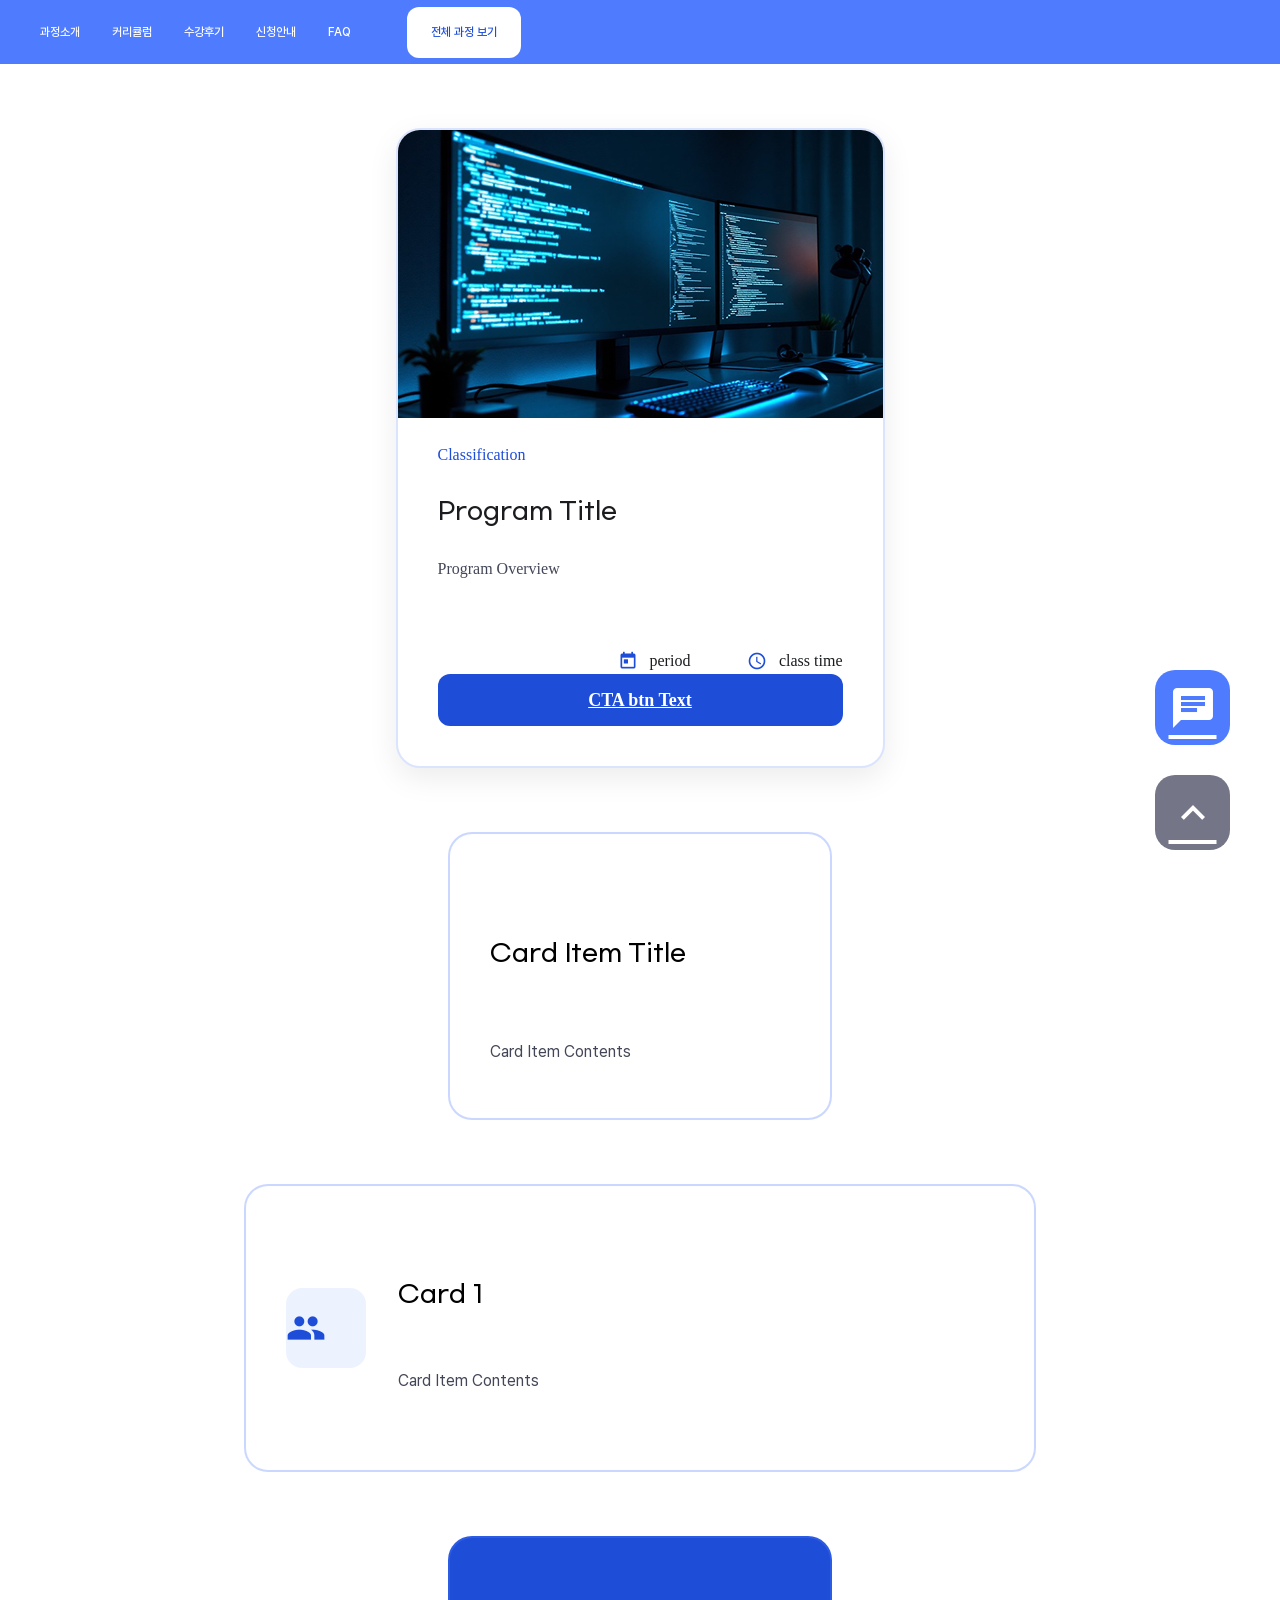
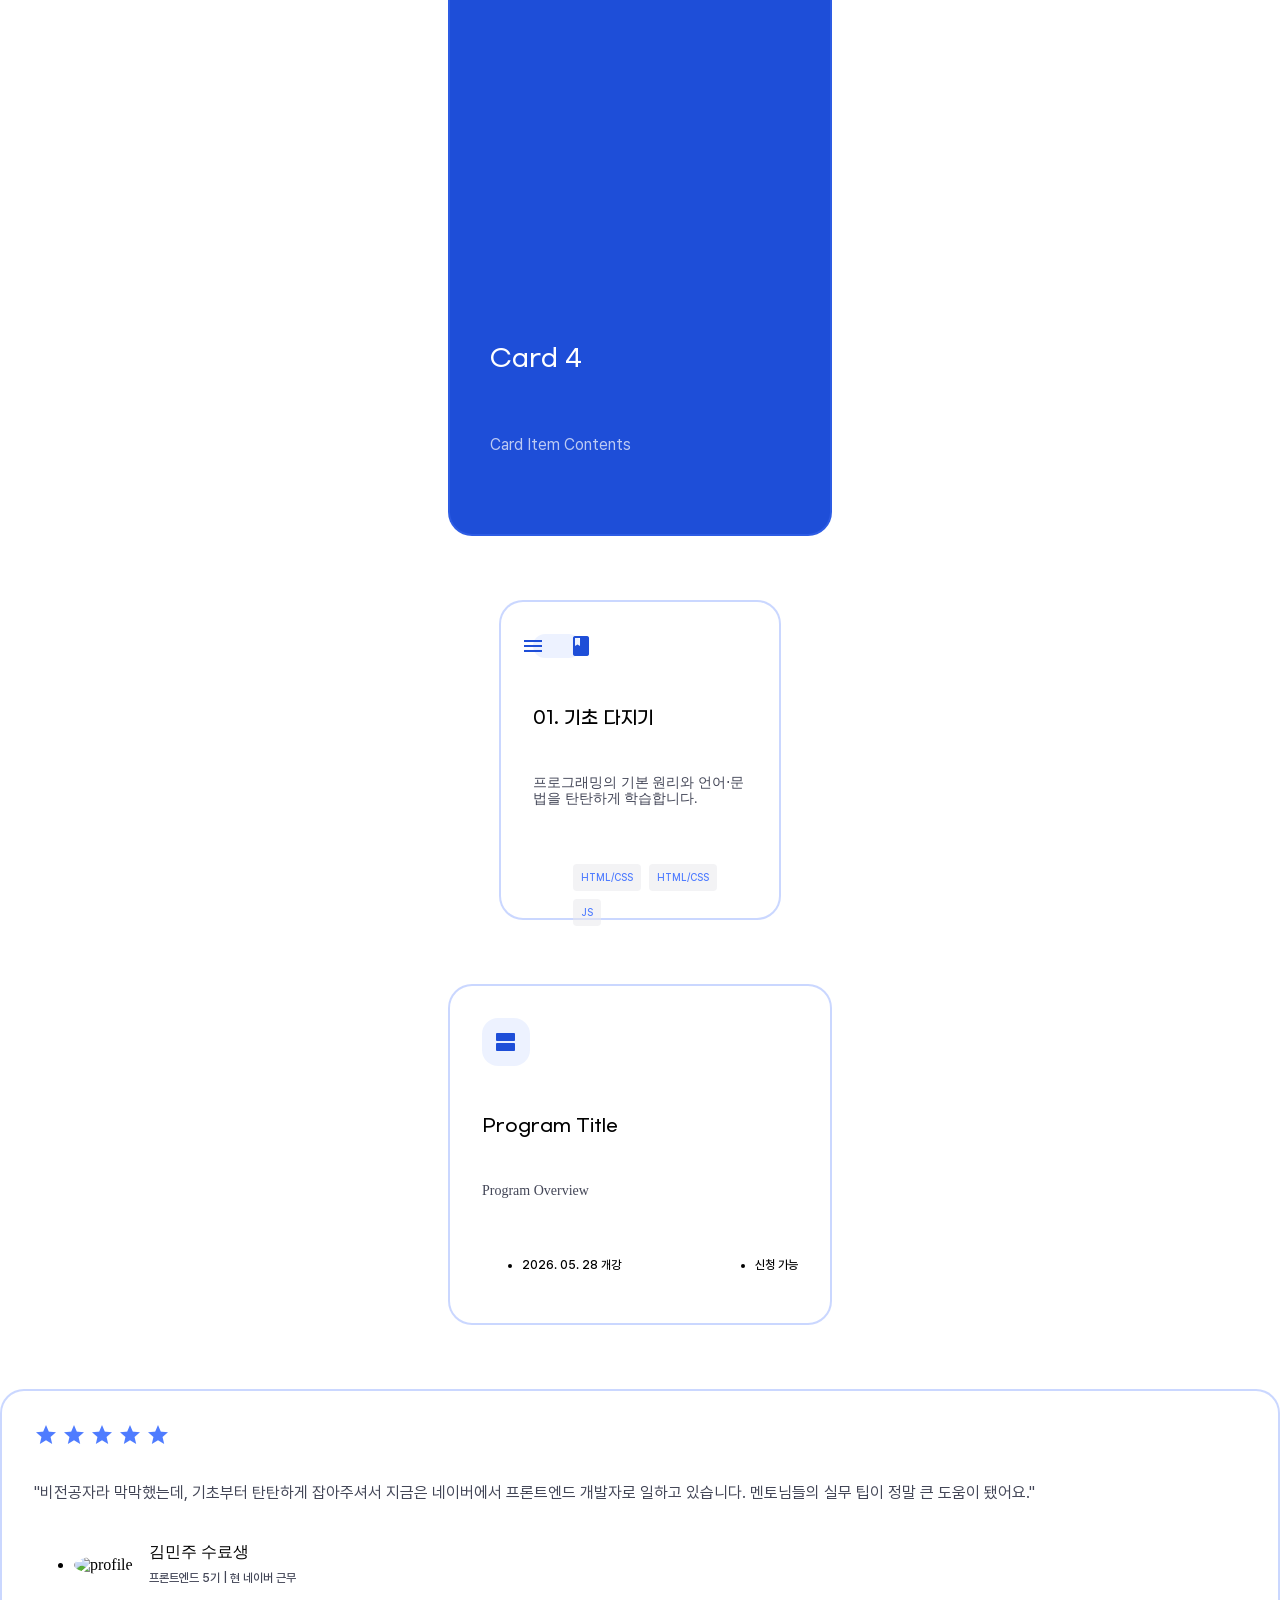
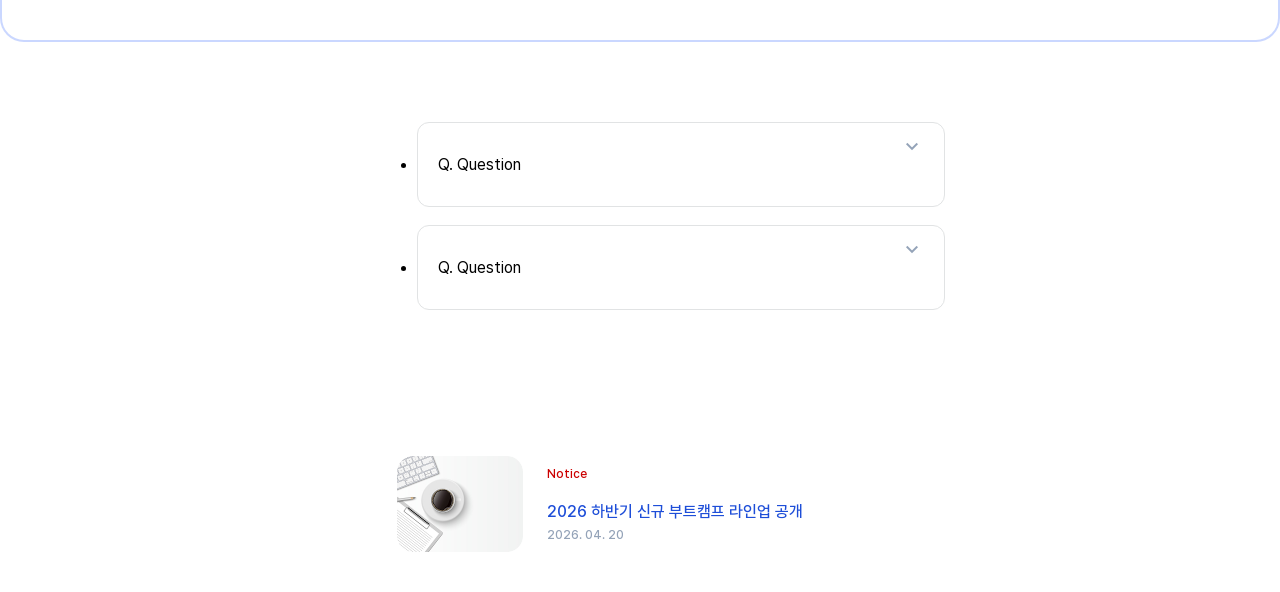
==== common.html @ fc6f689a "Merge branch 'main' into feat/components" ====
<!doctype html>
<html lang="en">
  <head>
    <meta charset="UTF-8" />
    <meta name="viewport" content="width=device-width, initial-scale=1.0" />
    <link href="https://fonts.googleapis.com/icon?family=Material+Icons" rel="stylesheet" />
    <link rel="stylesheet" href="css/normalize.css" />
    <link rel="stylesheet" href="css/reset.css" />
    <link rel="stylesheet" href="css/variables.css" />
    <link rel="stylesheet" href="css/components.css" />
    <link rel="stylesheet" href="css/common.css" />
    <link rel="stylesheet" href="css/index.css" />
    <title>Document</title>
    <style>
      body {
        display: flex;
        flex-direction: column;
        gap: 64px;
      }
    </style>
  </head>
  <body>
    <!-- 네비게이션 - 최예빈 작업 -->
    <header>
      <div class="container">
        <nav>
          <ul>
            <li class="nav-item">
              <a href="#">과정소개</a>
            </li>
            <li class="nav-item">
              <a href="#">커리큘럼</a>
            </li>
            <li class="nav-item">
              <a href="#">수강후기</a>
            </li>
            <li class="nav-item">
              <a href="#">신청안내</a>
            </li>
            <li class="nav-item">
              <a href="#">FAQ</a>
            </li>
          </ul>
          <a href="#" class="cta-btn-sub">전체 과정 보기</a>
        </nav>
      </div>
    </header>

    <article class="image-card-big">
      <div class="image-frame"></div>

      <div class="content">
        <div class="text-group">
          <div class="program-information">
            <span class="badge">Classification</span>

            <h3 class="program-title">Program Title</h3>

            <div class="clip-overtext">
              <p class="text-wrapper">Program Overview</p>
            </div>
          </div>

          <ul class="additional-information">
            <li class="period">
              <i class="material-icons">calendar_today</i>
              <span>period</span>
            </li>

            <li class="class-time">
              <i class="material-icons">schedule</i>
              <span>class time</span>
            </li>
          </ul>
        </div>

        <a href="/program-detail" class="cta-button-main"> CTA btn Text </a>
      </div>
    </article>

    <!-- 기본 카드 - 김해나 작업 -->

    <!-- 1*1 카드 -->
    <div class="iconcard-1-1 text-group">
      <p class="heading-m">Card Item Title</p>
      <p class="description-plus">Card Item Contents</p>
    </div>

    <!-- 2*1 카드 -->
    <div class="iconcard-2-1">
      <div class="icon-box">
        <span class="material-icons">groups </span>
      </div>
      <div class="text-group">
        <p class="heading-m">Card 1</p>
        <p class="description-plus">Card Item Contents</p>
      </div>
    </div>

    <!-- 1*2 파란색 카드 -->
    <div class="iconcard-1-2">
      <div class="icon-box-big">
        <span class="material-icons">workspace_premium </span>
      </div>
      <div class="text-group">
        <p class="heading-m">Card 4</p>
        <p class="description-70">Card Item Contents</p>
      </div>
    </div>

    <!-- 커리큘럼 섹션 - 아이콘 카드 -->
    <div class="icon-vertical-card-tag">
      <div class="icon-box-small">
        <span class="material-icons">menu_book </span>
      </div>
      <div class="text-group">
        <h3>01. 기초 다지기</h3>
        <p class="description">프로그래밍의 기본 원리와 언어⋅문법을 탄탄하게 학습합니다.</p>
      </div>
      <div class="list-group">
        <ul>
          <li>HTML/CSS</li>
          <li>HTML/CSS</li>
          <li>JS</li>
        </ul>
      </div>
    </div>

    <!-- 전체 교육 과정 섹션 - 아이콘 카드 -->
    <div class="icon-vertical-card">
      <div class="icon-box-small">
        <span class="material-icons">view_agenda </span>
      </div>
      <div class="text-group">
        <h3>Program Title</h3>
        <p class="description">Program Overview</p>
      </div>
      <div class="list-status">
        <ul>
          <li>2026. 05. 28 개강</li>
          <li>신청 가능</li>
        </ul>
      </div>
    </div>

    <!-- 수료생 후기 - 아이콘 카드 -->
    <div class="testimonial-card">
      <div class="rating-icons">
        <span class="material-icons">star </span>
        <span class="material-icons">star </span>
        <span class="material-icons">star </span>
        <span class="material-icons">star </span>
        <span class="material-icons">star </span>
      </div>

      <div class="student-content">
        <div class="text-group">
          <p class="testimonial-description">
            "비전공자라 막막했는데, 기초부터 탄탄하게 잡아주셔서 지금은 네이버에서 프론트엔드 개발자로 일하고 있습니다.
            멘토님들의 실무 팁이 정말 큰 도움이 됐어요."
          </p>
        </div>

        <div class="rating-comment">
          <ul>
            <li>
              <img src="https://dummyimage.com/48x48/000/fff.png" alt="profile" />
            </li>
            <li>
              김민주 수료생
              <span>프론트엔드 5기 | 현 네이버 근무</span>
            </li>
          </ul>
        </div>
      </div>
    </div>

    <!-- 아코디언 - 배정호 작업 -->

    <ul class="accordion">
      <!-- 아코디언 리스트 아이템1 -->

      <li class="accordion-item">
        <input type="checkbox" id="faq1" class="accordion-input" />

        <label for="faq1" class="accordion-question">
          <p>Q. Question</p>
          <span class="material-icons">keyboard_arrow_down</span>
        </label>

        <div class="accordion-answer">
          <p>A. Answer</p>
          <p>A. Answer</p>
        </div>
      </li>

      <!-- 아코디언 리스트 아이템2 -->

      <li class="accordion-item">
        <input type="checkbox" id="faq2" class="accordion-input" />

        <label for="faq2" class="accordion-question">
          <p>Q. Question</p>
          <span class="material-icons">keyboard_arrow_down</span>
        </label>

        <div class="accordion-answer">
          <p>A. Answer</p>
          <p>A. Answer</p>
        </div>
      </li>
    </ul>

    <div class="fixed-ui">
      <div class="contact-us-button fixed-button">
        <a href="#" class="fixed-text material-icons">chat</a>
      </div>

      <div class="top-button fixed-button">
        <a href="#" class="fixed-text material-icons">keyboard_arrow_up</a>
      </div>
    </div>

    <!-- 뉴스카드 - 최예빈 작업 -->
    <ul class="news-list-container">
      <li class="news-list-item">
        <a href="#" class="news-link-group">
          <div class="news-thumb-box">
            <img src="images/news_1.jpg" alt="뉴스 썸네일" />
          </div>

          <div class="text-group">
            <p class="news-label">Notice</p>
            <strong class="news-title">2026 하반기 신규 부트캠프 라인업 공개</strong>
            <span class="news-date">2026. 04. 20</span>
          </div>
        </a>
      </li>
    </ul>

  </body>
</html>
---- css/variables.css ----
/* =========================
   MATERIAL ICONS */

:root {
  /* =========================
   COLORS
  ========================= */

  --primary: #1e4ed8;
  --primary-hover: #436de5;
  --primary-active: #94abf0;
  --primary-alpha-10: #0034c51a;

  --secondary: #4f7cff;
  --secondary-hover: #6b91ff;
  --secondary-active: #8aa8ff;

  --secondary-alpha-30: #4f7cff4d;
  --secondary-alpha-10: #4f7cff1a;

  --near-black: #0f172a;
  --title-black: #1a1c1f;
  --main-black: #434657;

  --dark-gray: #475569;
  --medium-gray: #94a3b8;

  --gray: #e1e3e4;
  --gray-alpha-50: #e1e3e480;

  --light-gray: #f3f3f7;
  --super-light-gray: #f8fafc;

  --sky-blue: #f1f5f9;

  --white: #ffffff;
  --white-hover: #dbdbdb;
  --white-active: #9e9e9e;

  --white-alpha-70: #ffffffb3;
  --white-alpha-60: #ffffff99;
  --white-alpha-20: #ffffff33;
  --white-alpha-10: #ffffff1a;

  --bright-blue: #0046ff;

  --current-page: #2563eb;

  --crimson: #cc0000;

  --button-container: #747688;
  --button-container-hover: #9495a3;
  --button-container-active: #c5c6ce;

  --main-button: #e8e8ec;
  --main-button-alpha-50: #e8e8ec80;
  --main-button-hover: #d2d2da;
  --main-button-active: #bcbcc8;

  /* =========================
   GRADIENT
  ========================= */

  --glass-effect: linear-gradient(
    45deg,
    #1e4ed8b3 0%,
    #1e4ed866 24.52%,
    #1e4ed840 50%,
    #1e4ed81a 75%,
    #1e4ed80d 94.72%
  );

  /* =========================
   SHADOW
  ========================= */

  --shadow-elevated: 0 20px 25px -5px #0000001a, 0 8px 10px -6px #0000001a;
  --shadow-default: 5px 10px 30px -10px #00000040;
  --button-shadow: inset 0 0 12px 0 #00000099;

  /* =========================
   FONT FAMILY
  ========================= */

  --font-gmarket: "Gmarket Sans", sans-serif;
  --font-pretendard: "Pretendard", sans-serif;

  /* =========================
   FONT SIZE
  ========================= */
  --font-size-10: 10px;
  --font-size-12: 12px;
  --font-size-14: 14px;
  --font-size-16: 16px;
  --font-size-18: 18px;
  --font-size-20: 20px;
  --font-size-24: 24px;
  --font-size-36: 36px;
  --font-size-48: 48px;

  /* =========================
   LINE HEIGHT
  ========================= */

  --line-height-full: 100%;
  --line-height-27: 27px;
  --line-height-32: 32px;
  --line-height-48: 48px;
  --line-height-64: 64px;

  --line-height-auto: normal;

  /* =========================
   LETTER SPACING
  ========================= */

  --letter-spacing-0: 0;
  --letter-spacing-2: 2px;

  /* =========================
   FONT WEIGHT
  ========================= */

  --weight-regular: 400;
  --weight-medium: 500;
  --weight-bold: 700;

  /* =========================
   RADIUS (추천 추가)
  ========================= */

  --radius-s: 8px;
  --radius-s-plus: 12px;
  --radius-m: 16px;
  --radius-m-plus: 20px;
  --radius-l: 24px;

  /* =========================
   TYPOGRAPHY
  ========================= */

  --heading-l: 500 36px/64px var(--font-gmarket);
  --heading-l-tight: 500 36px/100% var(--font-gmarket);
  --heading-m: 500 24px/48px var(--font-gmarket);
  --heading-s: 500 18px/32px var(--font-gmarket);
  --heading-x-s: 500 18px/32px var(--font-pretendard);
  --heading-x-x-s: 500 16px/32px var(--font-pretendard);

  --body-l: 500 18px/32px var(--font-pretendard);
  --body-m-plus-400: 400 16px/27px var(--font-pretendard);
  --body-m-plus-500: 500 16px/27px var(--font-pretendard);
  --body-m-400: 400 14px/27px var(--font-pretendard);
  --body-m-500: 500 14px/27px var(--font-pretendard);

  --caption-m: 500 12px/27px var(--font-pretendard);
  --caption-s: 500 10px/27px var(--font-pretendard);

  --display-700: 700 48px/64px var(--font-gmarket);
  --display-500: 500 48px/64px var(--font-gmarket);
  --lead-m: 500 18px/27px var(--font-gmarket);

  --label-l: 500 20px/32px var(--font-pretendard);
  --label-m-700: 700 18px/auto var(--font-pretendard);
  --label-m-500: 500 16px/auto var(--font-pretendard);
}
---- css/components.css ----
/* button compnents-이민호 작성 */

/* Button Base Component  */
.btn {
  display: inline-flex;
  align-items: center;
  justify-content: center;

  border: none;
  text-decoration: none;
  cursor: pointer;
  white-space: nowrap;
}

/* 크기/모양 */
.btn-md {
  padding: 10px 20px;
  border-radius: 12px;
  font: var(--label-l);
}

.btn-rounded {
  padding: 8px 24px;
  border-radius: 50px;
  font: var(--body-m-plus-500);
}

.btn-sm {
  width: 75px;
  height: 75px;
  padding: 0;
  border-radius: 20px;
}

/* 색상 */
.btn-primary {
  background: var(--primary);
  color: var(--white);
}

.btn-white-primary {
  background: var(--white);
  color: var(--primary);
}

.btn-gray {
  background: var(--main-button);
  color: var(--title-black);
}

.btn-dark-gray {
  background: var(--button-container);
  color: var(--white);
}

/* 아이콘 포함 버튼 */
.btn-icon {
  gap: 8px;
}

.btn-icon .material-icons {
  font-size: 20px;
  line-height: 32px;
}

/* fixed 아이콘 */
.btn-fixed .material-icons {
  font-size: 48px;
  line-height: 100%;
}

/* =======================
버튼 종료 */

/* 뉴스카드 컴포넌트 -최예빈 작업 */

/* 뉴스 리스트 컨테이너 (상단 여백 40) */
.news-list-container {
  margin-top: 40px;
  padding: 0 16px; /* 좌우 여백 16 */
  list-style: none;
  display: flex;
  flex-direction: column;
}

/* 리스트 아이템 & 구분선 (W 486 / Medium Gray 30%) */
.news-list-item {
  width: 486px;
  padding: 24px 0; /* 아이템 간격 24 */
  border-bottom: 1px solid rgba(160, 160, 160, 0.3);
}

.news-list-item:last-child {
  border-bottom: none;
}

.news-link-group {
  display: flex;
  /*  이미지와 글씨 상단 맞춤 정렬 */
  align-items: flex-start;
  gap: 24px; /* 이미지와 텍스트 간격 24 */
  text-decoration: none;
}

/*  이미지 규격 (126x96 / R 16) */
.news-thumb-box {
  width: 126px;
  height: 96px;
  border-radius: var(--radius-m);
  overflow: hidden;
  flex-shrink: 0;
}

.news-thumb-box img {
  width: 100%;
  height: 100%;
  object-fit: cover;
}

/* 텍스트 영역 (상단 정렬을 위해 padding-top 제거) */
.text-group {
  display: flex;
  flex-direction: column;
  gap: 4px;
}

/*  라벨 (Inter Medium 12 / Crimson) */
.news-label {
  font-family: var(--font-pretendard); /* Inter에서 변경 */
  font-size: var(--font-size-12);
  font-weight: var(--weight-medium);
  line-height: var(--line--height--full);
  color: var(--crimson);
}

/*  제목 (Pretendard Medium 16 / LH 27 / Primary) */
.news-title {
  font: var(--body-m-plus-500);
  color: var(--primary); /* Brand/Primary */
}
.news-title:hover {
  text-decoration: underline;
}

/*  날짜 (Inter Medium 12 / Medium Gray) */
.news-date {
  font-family: var(--font-pretendard); /* Inter에서 변경 */
  font-size: var(--font-size-12);
  font-weight: var(--weight-medium);
  line-height: var(--line--height--full);
  color: var(--medium-gray); /* Neutral/Medium Gray */
}

/* 뉴스카드 컴포넌트 -최예빈 작업 끝*/

/* 네비 컴포넌트 -최예빈 작업 */

/* 네비게이션 그룹 (ul + 버튼) */
header nav {
  display: flex;
  align-items: center;
  gap: 40px; /* 메뉴와 우측 버튼 사이 간격 */
}

/* 메뉴 리스트 (ul) */
header nav ul {
  display: flex;
  gap: 24px; /* 메뉴 아이템 간의 간격 */
}

/*  네비폰트 흰색 -> 가상배경설정 */
.container {
  background-color: var(--secondary);
  width: 1920px;
  height: 96px;
}

.nav-item a {
  display: flex;
  align-items: center;
  justify-content: center;
  text-align: center;
  font-family: var(--label-m-500);
  font-size: 16px;
  font-weight: 500;
  color: var(--white-alpha-70);
  padding: 8px 0;
  margin: 0;
  transition: all 0.2s ease;
}

/* .nav-item 상태: hover */
.nav-item:hover a {
  font-family: var(--label-m-700);
  color: var(--white);
  padding-bottom: 3px;
  box-shadow: 0 3px 0 0 var(--white); /* 밑줄효과 border-bottom은 inside처럼 나타남 */
}

/* 기본 카드 컴포넌트 - 김해나 작업 */
.heading-m {
  font: var(--heading-m);
}

.description-plus {
  font: var(--body-m-plus-400);
  color: var(--main-black);
}

.description-70 {
  font: var(--body-m-plus-400);
  color: var(--white-alpha-70);
}

.description {
  font: var(--body-m);
  color: var(--main-black);
  font-size: var(--font-size-14);
}

.testimonial-description {
  font: var(--body-m-plus-400);
  color: var(--main-black);
}

h3 {
  font: var(--heading-s);
  font-size: var(--font-size-18);
}

/* 1*1 카드 */

.iconcard-1-1 {
  width: 384px;
  height: 288px;
  box-sizing: border-box;
  background: var(--white);
  padding: 72px 40px;
  border: 2px solid var(--secondary-alpha-30);
  border-radius: 24px;
  display: flex;
  flex-direction: column;
  gap: 20px;
}

/* 2*1 카드 */
.iconcard-2-1 {
  display: flex;
  width: 792px;
  height: 288px;
  box-sizing: border-box;
  background: var(--white);
  padding: 60px 40px;
  border: 2px solid var(--secondary-alpha-30);
  border-radius: 24px;
  align-items: center;
  gap: 32px;
}

.iconcard-2-1 .icon-box {
  display: flex;
  align-items: center;
  justify-content: center;
  width: 80px;
  height: 80px;
  color: var(--primary);
  background: var(--secondary-alpha-10);
  border-radius: 16px;
}

.iconcard-2-1 .text-group {
  display: flex;
  flex-direction: column;
  gap: 8px;
  text-align: left;
}

.iconcard-2-1 .material-icons {
  font-size: 40px;
}

/* 1*2 파란색 카드 */
.iconcard-1-2 {
  position: relative;
  width: 384px;
  height: 600px;
  background: var(--primary);
  border: 2px solid var(--secondary-alpha-30);
  border-radius: 24px;
  padding: 60px 40px;
  box-sizing: border-box;
  display: flex;
  flex-direction: column;
  justify-content: flex-end;
  overflow: hidden;
}

.iconcard-1-2 .icon-box-big {
  position: absolute;
  top: 40px;
  right: 40px;
}

.iconcard-1-2 .material-icons {
  font-size: 125px;
  color: var(--white-alpha-10);
}

.iconcard-1-2 .text-group {
  color: var(--white);
  display: flex;
  flex-direction: column;
  gap: 8px;
  text-align: left;
}

/* 커리큘럼 섹션 - 아이콘 카드 */
.icon-vertical-card-tag {
  display: flex;
  flex-direction: column;
  justify-content: space-between;
  align-items: flex-start;
  width: 282px;
  height: 320px;
  border: 2px solid var(--secondary-alpha-30);
  border-radius: 24px;
  background: var(--white);
  padding: 32px;
  gap: var(--line-height-27);
  box-sizing: border-box;
}

.icon-box-small {
  width: 48px;
  height: 48px;
  color: var(--primary);
  background: var(--secondary-alpha-10);
  border-radius: 16px;
  display: flex;
  align-items: center;
  justify-content: center;
}

.icon-vertical-card-tag .text-group {
  display: flex;
  flex-direction: column;
  justify-content: center;
  gap: 8px;
}

.icon-box-small .material-icons {
  font-size: 24px;
}

.icon-vertical-card-tag .list-group ul {
  display: flex;
  flex-wrap: wrap;
  gap: 8px;
}

.icon-vertical-card-tag .list-group li {
  padding: 0 8px;
  background: var(--main-button-alpha-50);
  border-radius: 4px;
  font: var(--caption-s);
  color: var(--secondary);
  display: flex;
  align-items: center;
  justify-content: center;
}

/* 전체 교육 과정 섹션 - 아이콘 카드 */
.icon-vertical-card {
  display: flex;
  flex-direction: column;
  justify-content: space-between;
  width: 384px;
  min-height: 288px;
  border: 2px solid var(--secondary-alpha-30);
  border-radius: 24px;
  background: var(--white);
  padding: 32px;
  gap: var(--line-height-27);
  box-sizing: border-box;
}

.icon-vertical-card .text-group {
  display: flex;
  flex-direction: column;
  gap: 8px;
}

.icon-vertical-card .list-status ul {
  display: flex;
  justify-content: space-between;
  align-items: center;
  font: var(--caption-m);
}

/* 수료생 후기 - 아이콘 카드 */
.testimonial-card {
  width: 100%;
  border: 2px solid var(--secondary-alpha-30);
  border-radius: 24px;
  background: var(--white);
  padding: 32px;
  gap: var(--line-height-27);
  box-sizing: border-box;
}

.testimonial-student-info {
  display: flex;
  flex-direction: column;
  gap: 40px;
}

.rating-icons {
  display: flex;
  gap: 4px;
  margin-bottom: 16px;
}

.testimonial-card .material-icons {
  color: var(--secondary);
}

.rating-comment ul {
  display: flex;
  align-items: center;
  gap: 16px;
}

.rating-comment img {
  width: 48px;
  height: 48px;
  border-radius: 50%;
}

.rating-comment li:nth-child(2) {
  line-height: var(--line-height-27);
  display: flex;
  flex-direction: column;
}

.rating-comment span {
  font: var(--caption-m);
  color: var(--main-black);
  line-height: var(--line-height-27);
}

/* 이미지 카드 - 오예은 작업 */

.image-card-big {
  display: inline-flex;
  flex-direction: column;
  justify-content: space-between;

  height: 640px;

  background: #fff;
  border: 2px solid #dbe4ff;
  border-radius: 24px;

  overflow: hidden;

  box-shadow: 0 10px 30px rgba(0, 0, 0, 0.08);

  box-sizing: border-box;
}

/* 이미지 */
.image-card-big .image-frame {
  width: 100%;
  height: 288px;

  flex-shrink: 0;

  background: url("../images/FE Dev Track Img.png") center/cover no-repeat;
}

/* 컨텐츠 */
.image-card-big .content {
  display: flex;
  flex-direction: column;
  justify-content: space-between;

  height: 344px;

  padding: 24px 40px 40px;

  box-sizing: border-box;
}

/* 텍스트 그룹 */
.image-card-big .text-group {
  display: flex;
  flex-direction: column;

  gap: 24px;
}

/* 프로그램 정보 */
.image-card-big .program-information {
  display: flex;
  flex-direction: column;

  width: 405px;
}

/* 분류 */
.image-card-big .badge {
  font: var(--body-m);

  color: var(--primary);
}

/* 제목 */
.image-card-big .program-title {
  font: var(--heading-m);

  color: var(--title-black);
}

/* 설명 */
.image-card-big .clip-overtext {
  display: block;

  width: 405px;
  height: 63px;

  flex-shrink: 0;
}

.image-card-big .clip-overtext .text-wrapper {
  margin: 0;

  font: var(--body-m);

  color: var(--main-black);
}

/* 추가 정보 */
.image-card-big .additional-information {
  display: flex;
  justify-content: space-between;
  align-items: center;

  width: 405px;

  padding: 0;
  margin: 0;

  list-style: none;
}

/* 기간 / 시간 */
.image-card-big .period,
.image-card-big .class-time {
  display: flex;
  align-items: center;
  height: 27px;

  gap: 12px;

  font-size: 16px;
  color: var(--title-black);
}

/* 아이콘 */
.image-card-big .material-icons {
  font-size: 20px;
  color: var(--primary);
}

/* 버튼 */
.image-card-big .cta-button-main {
  display: flex;
  justify-content: center;
  align-items: center;

  width: 405px;
  height: 64px;

  border: none;
  border-radius: 12px;

  background: var(--primary);
  color: var(--white);

  font-size: 18px;
  font-weight: 600;

  cursor: pointer;
}

/* cta버튼  */

.cta-btn-sub {
  padding: 10px 20px;
  border-radius: var(--radius-s-plus);

  background-color: var(--white);
  color: var(--primary);

  text-decoration: none;
  font-size: 16px;
  font-weight: 600;
  display: inline-flex;
  align-items: center;
  justify-content: center;
  transition: filter 0.2s ease;
}

.cta-btn-sub:hover {
  background-color: var(--white-hover);
}

/* Accordion (Checkbox) - 배정호 작업 */

.accordion {
  width: 486px;
  height: auto;
  display: flex;
  flex-direction: column;
  gap: 16px;
}

.accordion-input {
  position: absolute;
  opacity: 0;
  pointer-events: none;
}

.accordion-question {
  width: 100%;
  height: auto;
  padding: 12px 20px;
  cursor: pointer;
  border: 1px solid var(--gray);
  border-radius: var(--radius-s-plus);
  display: flex;
  justify-content: space-between;
}

.accordion-question p {
  font: var(--body-m-plus-400);
}

.accordion-question span {
  color: var(--medium-gray);
}

.accordion-answer {
  width: 100%;
  height: 0;
  padding: 0 20px;
  overflow: hidden;
  opacity: 0;
  border: 1px solid var(--gray);
  border-radius: var(--radius-s-plus);
  display: flex;
  flex-direction: column;
  gap: 32px;
  transition: 0.3s ease-out;
}

.accordion-answer p {
  font: var(--body-m-400);
}

.accordion-answer li {
  margin-left: 32px;
  list-style: circle;
  font: var(--caption-m);
}

.accordion-input:checked ~ .accordion-answer {
  height: auto;
  padding: 24px 20px;
  opacity: 1;
}

.accordion-input:checked + .accordion-question {
  background: var(--super-light-gray);
}

.accordion-input:checked + .accordion-question span {
  transform: rotate(180deg);
  color: var(--title-black);
}

.accordion-input:checked + .accordion-question p {
  font: var(--body-m-plus-500);
}

/* 고정버튼 - 배정호 작업 */

.fixed-ui {
  position: fixed;
  right: 50px;
  bottom: 50px;
  display: flex;
  flex-direction: column;
  gap: 30px;
}

.fixed-button {
  width: 75px;
  height: 75px;
  display: flex;
  justify-content: center;
  align-items: center;
  border-radius: 20px;
}
---- css/common.css ----
/* PRETENDARD */

@font-face {
  font-family: "Pretendard";
  src: url("../fonts/Pretendard-Light.woff2") format("woff2");
  font-weight: 300;
  font-style: normal;
}

@font-face {
  font-family: "Pretendard";
  src: url("../fonts/Pretendard-Regular.woff2") format("woff2");
  font-weight: 400;
  font-style: normal;
}

@font-face {
  font-family: "Pretendard";
  src: url("../fonts/Pretendard-Medium.woff2") format("woff2");
  font-weight: 500;
  font-style: normal;
}

@font-face {
  font-family: "Pretendard";
  src: url("../fonts/Pretendard-Bold.woff2") format("woff2");
  font-weight: 700;
  font-style: normal;
}

/* GMARKET SANS */

@font-face {
  font-family: "Gmarket Sans";
  src: url("../fonts/GmarketSansMedium.woff2") format("woff");
  font-weight: 500;
  font-style: normal;
}

@font-face {
  font-family: "Gmarket Sans";
  src: url("../fonts/GmarketSansBold.woff2") format("woff");
  font-weight: 700;
  font-style: normal;
}

/* 전체 레이아웃 스타일 */

/* 전체 flex - 배정호 */

body {
  display: flex;
  flex-direction: column;
  align-items: center;
}

/* 섹션 중앙정렬 - 배정호 */

section {
  display: flex;
  flex-direction: column;
  align-items: center;
}

/* 컨테이너 최대 크기 고정 - 배정호 */

.container {
  max-width: 1200px;
}

/* 전체 스타일 */

/* top 이동시 스크롤 부드럽게 - 배정호 */
html {
  scroll-behavior: smooth;
}

/* main 공통 스타일 */

/* 섹션그룹 간 갭/패딩 - 배정호 */

.section-group {
  display: flex;
  flex-direction: column;
  gap: 96px;
  padding: 96px 0;
}

/* 공통 클래스 */

.container {
  max-width: 1200px;
}

/* vertical, horizontal 클래스 추가 - 배정호 */

.vertical {
  display: flex;
  flex-direction: column;
}

.horizontal {
  display: flex;
  flex-direction: row;
}

/* ellipsis : 텍스트가 크기 넘어가면 '...'으로 표시 - 배정호 */

.ellipsis {
  overflow: hidden;
  opacity: 0;
  border: 1px solid var(--gray);
  border-radius: var(--radius-s-plus);
  display: flex;
  flex-direction: column;
  gap: 32px;
  transition: 0.3s ease-out;
}

.accordion-answer p {
  font: var(--body-m-400);
}

.accordion-input:checked ~ .accordion-answer {
  height: auto;
  padding: 24px 20px;
  opacity: 1;
}

.accordion-input:checked + .accordion-question {
  background: var(--super-light-gray);
}

.accordion-input:checked + .accordion-question span {
  transform: rotate(180deg);
  color: var(--title-black);
}

.accordion-input:checked + .accordion-question p {
  font: var(--body-m-plus-500);
}

/* hidden 클래스 추가 - 배정호 작업 */

.visually-hidden {
  position: absolute;

  width: 1px;
  height: 1px;

  margin: -1px;
  padding: 0;

  overflow: hidden;
  clip-path: inset(50%);
  white-space: nowrap;

  border: 0;
}

/* TYPOGRAPHY css화-이민호 작성 */

.heading-l {
  font: var(--heading-l);
}
.heading-l-tight {
  font: var(--heading-l-tight);
}
.heading-m {
  font: var(--heading-m);
}
.heading-s {
  font: var(--heading-s);
}
.heading-x-s {
  font: var(--heading-x-s);
}
.heading-x-x-s {
  font: var(--heading-x-x-s);
}

/* Body */

.body-l {
  font: var(--body-l);
}
.body-m-plus-400 {
  font: var(--body-m-plus-400);
}
.body-m-plus-500 {
  font: var(--body-m-plus-500);
}
.body-m-400 {
  font: var(--body-m-400);
}
.body-m-500 {
  font: var(--body-m-500);
}

/* Caption */

.caption-m {
  font: var(--caption-m);
}
.caption-s {
  font: var(--caption-s);
}

/* Display */

.display-700 {
  font: var(--display-700);
}
.display-500 {
  font: var(--display-500);
}
.lead-m {
  font: var(--lead-m);
}

/* Label */

.label-l {
  font: var(--label-l);
}
.label-m-700 {
  font: var(--label-m-700);
}
.label-m-500 {
  font: var(--label-m-500);
}
---- css/index.css ----
/* header작성 - 이민호 작성 */
header {
  width: 100%;
  background: var(--secondary);
}

header .container {
  max-width: 1200px;
  height: 64px;
  margin: 0 auto;
  display: flex;
  justify-content: space-between;
  align-items: center;
}

/* =========================
  LOGO */

header h1 a {
  display: flex;
  align-items: center;
}

header h1 img {
  display: block;
  width: 124px;
}

/* =========================
  NAV */

header nav {
  display: flex;
  align-items: center;
  gap: 56px;
}

header nav ul {
  display: flex;
  gap: 32px;
  list-style: none;
  margin: 0;
  padding: 0;
}

header .nav-item a {
  font: var(--caption-m);
  color: var(--white);
  text-decoration: none;
  transition: 0.3s;
}

header .nav-item a:hover {
  color: var(--white-alpha-70);
}

/* =========================
  CTA BUTTON */

header .cta-btn-sub {
  padding: 12px 24px;
  border-radius: var(--radius-s-plus);
  background: var(--white);
  font: var(--caption-m);
  color: var(--primary);
  text-decoration: none;
  transition: 0.3s;
}

header .cta-btn-sub:hover {
  background: var(--white-hover);
}

header .cta-btn-sub:active {
  background: var(--white-active);
}

/* 전환 보조 자료 그룹 스타일 - 배정호 */

.conversion-support-group > section {
  display: flex;
  flex-direction: column;
}

.testimonial-section .container {
  display: flex;
  flex-direction: column;
  align-items: center;
  gap: 64px;
}

.testimonial-section .section-header {
  text-align: center;
}
.testimonial-section .section-header h2 {
  font: var(--heading-l);
}
.testimonial-section .section-header p {
  font: var(--heading-s);
}

.testimonial-section .testimonial-list {
  display: flex;
  gap: 24px;
}

.testimonial-section .testimonial-item {
  flex: 1 1 0;
}

/* 고정 버튼 스타일 - 배정호 작업 */

.fixed-text {
  color: var(--white);
}

.contact-us-button {
  background: var(--secondary);
}

.contact-us-button a {
  font-size: 48px;
}

.top-button {
  background: var(--button-container);
}

.top-button a {
  font-size: 48px;
}
/* footer css작성 - 이민호 작성 */
footer {
  width: 100%;
  background: var(--super-light-gray);
  padding: 64px 0 40px;
}

/* 공통 */

footer a {
  text-decoration: none;
}

footer .container {
  max-width: 1200px;
  margin: 0 auto;
}

/* =========================
  FOOTER TOP
========================= */

.footer-top {
  display: flex;
  justify-content: space-between;
  align-items: flex-start;
  gap: 80px;
}

/* =========================
  BRAND
========================= */

.footer-brand {
  display: flex;
  flex-direction: column;
  width: 240px;
  gap: 24px;
}

.footer-brand .logo {
  display: flex;
  align-items: center;
  gap: 8px;
}

.footer-brand .logo .material-icons {
  font-size: 18px;
  color: var(--primary);
}

.footer-brand .logo h2 {
  font: var(--label-m-700);
  color: var(--title-black);
}

.footer-brand p {
  font: var(--caption-m);
  color: var(--main-black);
  line-height: 1.8;
}

.footer-brand .icons {
  display: flex;
  gap: 12px;
}

.footer-brand .icons .material-icons {
  font-size: 18px;
  color: var(--dark-gray);
  cursor: pointer;
  transition: 0.3s;
}

.footer-brand .icons .material-icons:hover {
  color: var(--primary);
}

/* =========================
  NAV */

.footer-nav-program,
.footer-nav-company,
.footer-nav-follow-us {
  display: flex;
  flex-direction: column;
  gap: 20px;
}

.footer-nav-program h3,
.footer-nav-company h3,
.footer-nav-follow-us h3 {
  font: var(--caption-m);
  font-weight: var(--weight-bold);
  text-transform: capitalize;
  color: var(--title-black);
}

.footer-nav-program .vertical,
.footer-nav-company .vertical,
.footer-nav-follow-us .vertical {
  display: flex;
  flex-direction: column;
  gap: 14px;
}

.footer-nav-program a,
.footer-nav-company a,
.footer-nav-follow-us a {
  font: var(--caption-m);
  color: var(--main-black);
  transition: 0.3s;
}

.footer-nav-program a:hover,
.footer-nav-company a:hover,
.footer-nav-follow-us a:hover {
  color: var(--primary);
}

/* follow us 아이콘 */

.footer-nav-follow-us .horizontal {
  display: flex;
  align-items: center;
  gap: 8px;
}

.footer-nav-follow-us .material-icons {
  font-size: 16px;
  color: var(--dark-gray);
}

/* =========================
  LINE */

footer hr {
  width: 100%;
  height: 1px;
  border: none;
  background: var(--gray);
  margin: 56px 0 32px;
}

/* =========================
  FOOTER BOTTOM */

.footer-bottom {
  display: flex;
  justify-content: space-between;
  align-items: center;
}

.footer-bottom p {
  font: var(--caption-s);
  color: var(--medium-gray);
}

.footer-bottom .vertical {
  display: flex;
  gap: 32px;
}

.footer-bottom a {
  font: var(--caption-s);
  color: var(--medium-gray);
  transition: 0.3s;
}

.footer-bottom a:hover {
  color: var(--primary);
}

/* 임시 크기 조정 */
img {
  max-width: 400px;
} /* hero-section 최예빈 작업 */
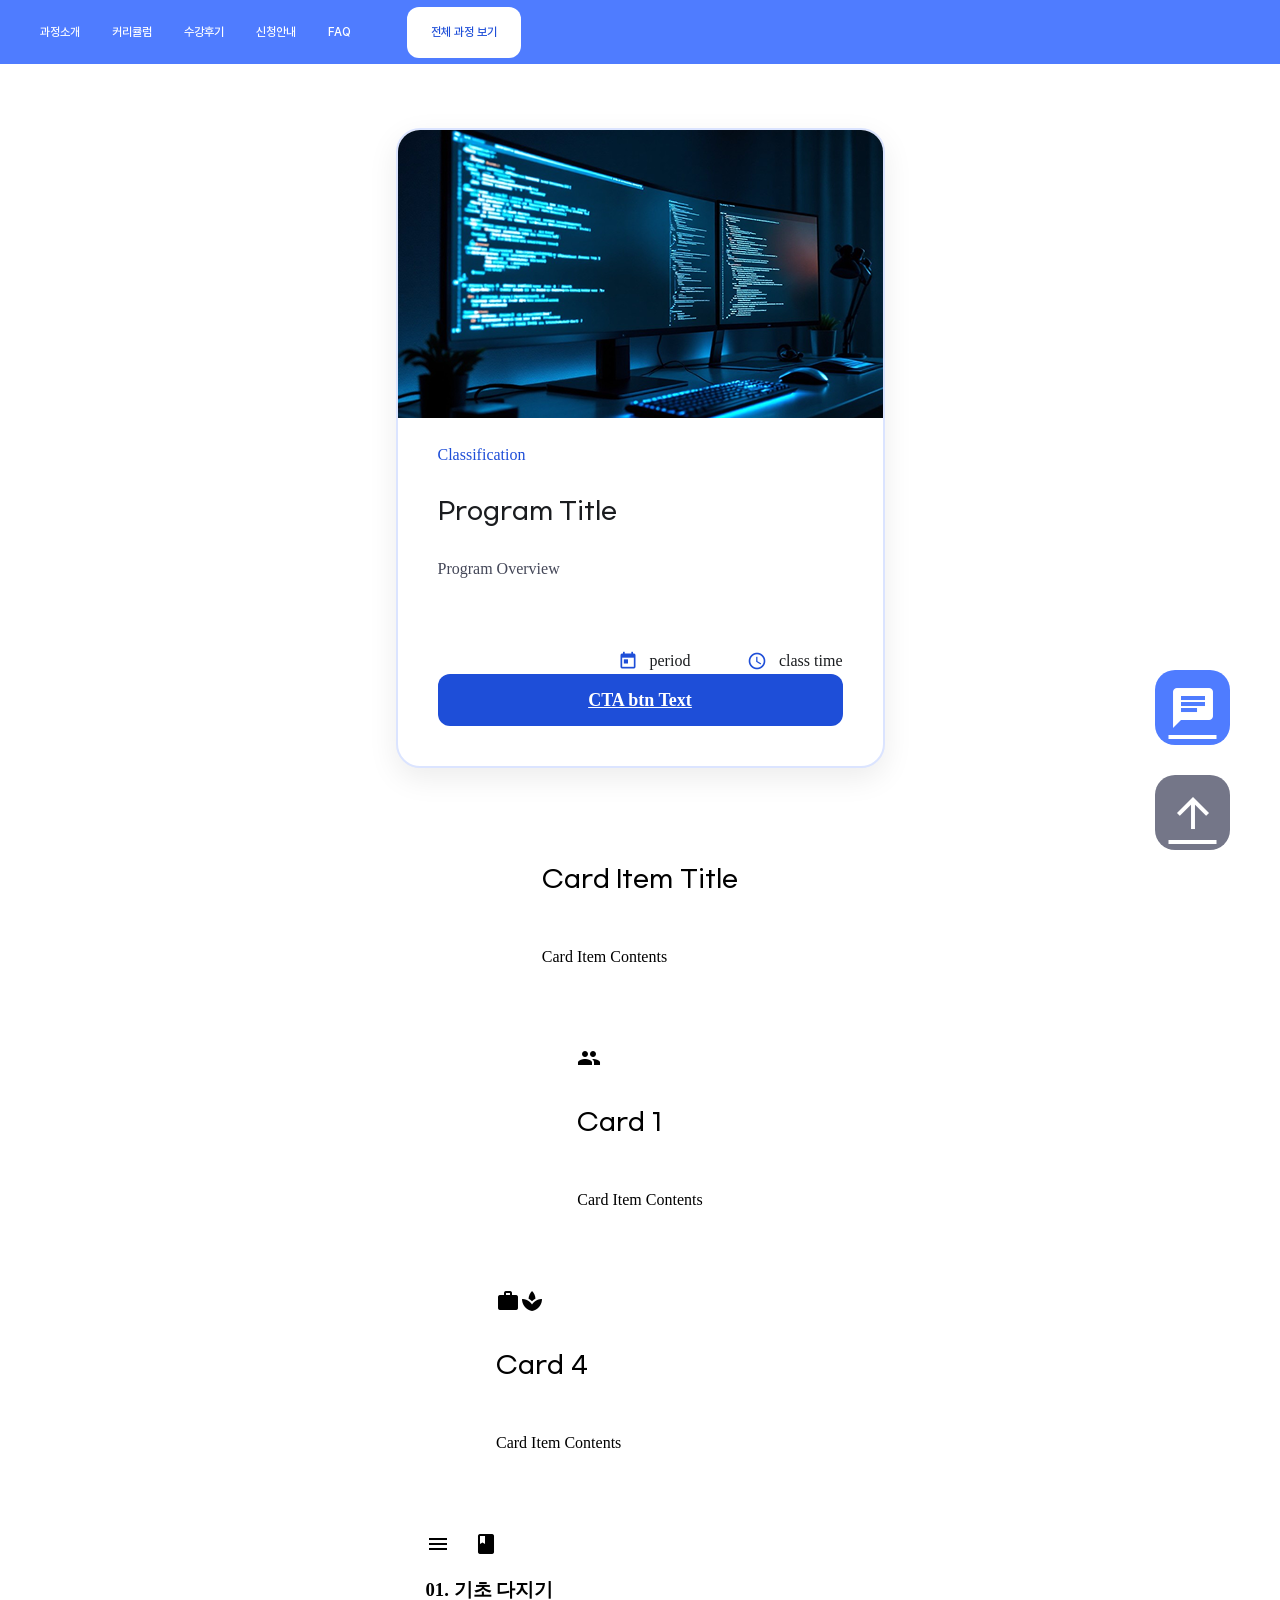
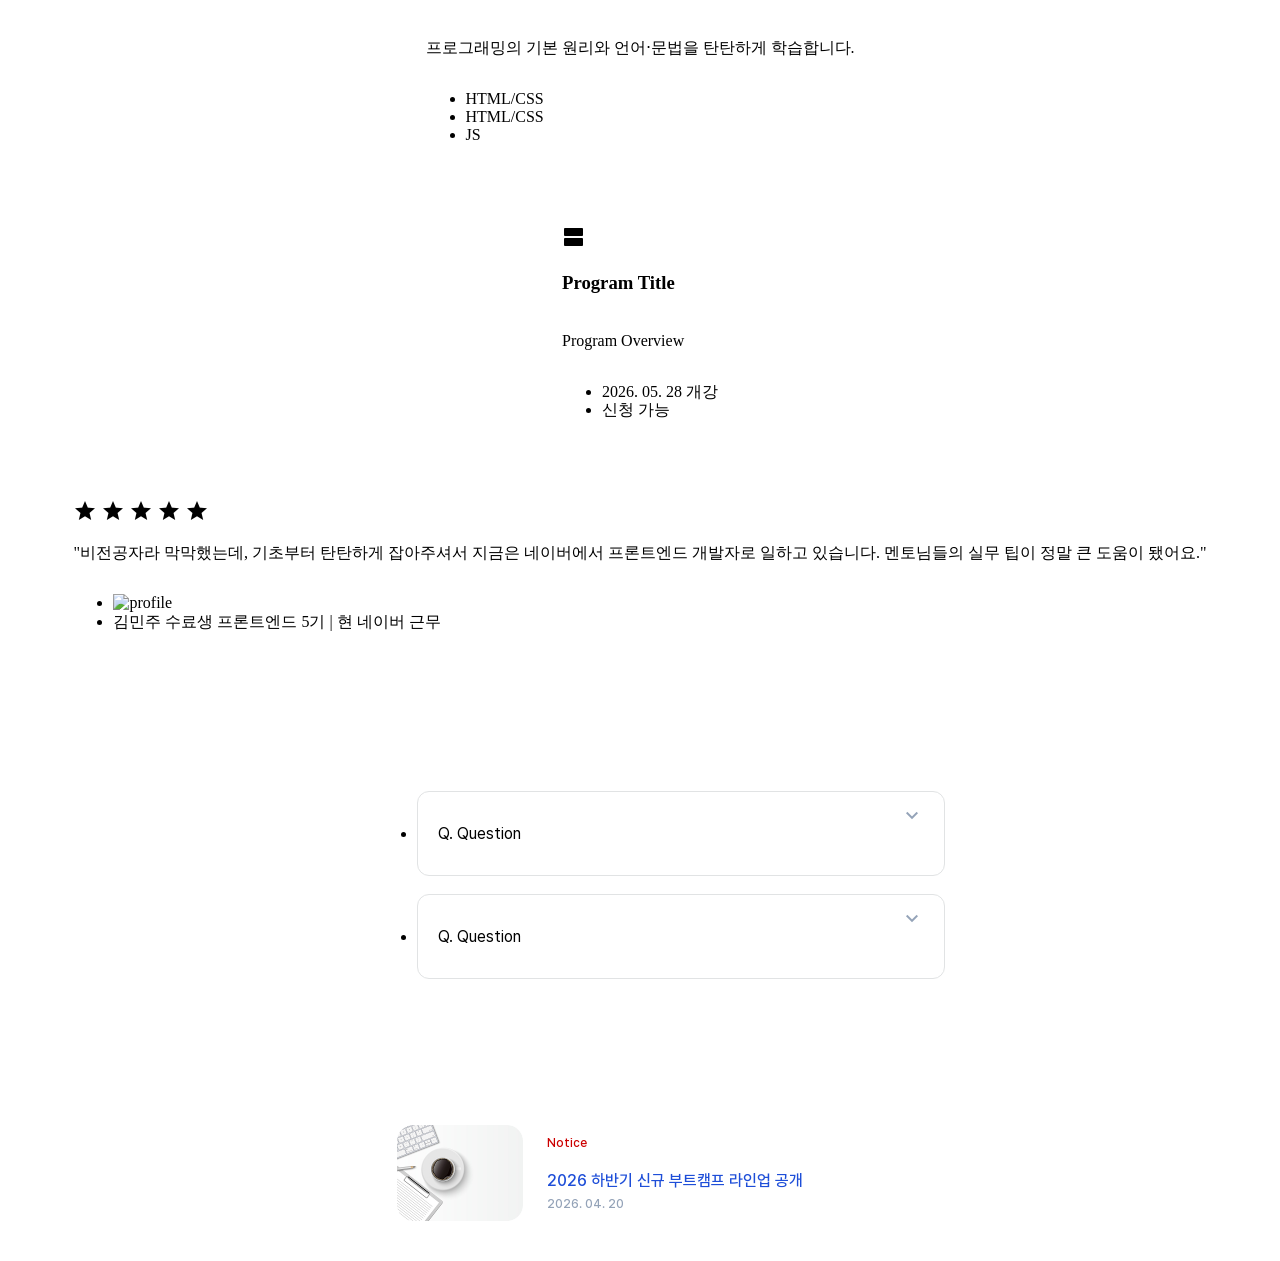
==== commit 288d295d: "enhance: components.css 주석 위계" ====
--- a/common.html
+++ b/common.html
@@ -175,6 +175,20 @@
       </div>
     </div>
 
+    <!-- 카드 예시 - 배정호 작업 -->
+    <div class="card-box box horizontal">
+      <div class="card-box box vertical">
+        <article class="card-item box horizontal"></article>
+        <div class="card-box box horizontal">
+          <article class="card-item box vertical"></article>
+          <article class="card-item box vertical"></article>
+        </div>
+      </div>
+      <article class="card-item box vertical">
+        <div class="icon-box box horizontal"></div>
+      </article>
+    </div>
+
     <!-- 아코디언 - 배정호 작업 -->
 
     <ul class="accordion">
@@ -217,7 +231,7 @@
       </div>
 
       <div class="top-button fixed-button">
-        <a href="#" class="fixed-text material-icons">keyboard_arrow_up</a>
+        <a href="#" class="fixed-text material-icons">arrow_upward</a>
       </div>
     </div>
 
@@ -237,6 +251,5 @@
         </a>
       </li>
     </ul>
-
   </body>
 </html>
--- a/css/variables.css
+++ b/css/variables.css
@@ -1,6 +1,3 @@
-/* =========================
-   MATERIAL ICONS */
-
 :root {
   /* =========================
    COLORS
@@ -61,14 +58,7 @@
    GRADIENT
   ========================= */
 
-  --glass-effect: linear-gradient(
-    45deg,
-    #1e4ed8b3 0%,
-    #1e4ed866 24.52%,
-    #1e4ed840 50%,
-    #1e4ed81a 75%,
-    #1e4ed80d 94.72%
-  );
+  --glass-effect: linear-gradient(45deg, #1e4ed8b3 0%, #1e4ed866 25%, #1e4ed840 50%, #1e4ed81a 75%, #1e4ed80d 95%);
 
   /* =========================
    SHADOW
--- a/css/components.css
+++ b/css/components.css
@@ -1,21 +1,26 @@
-/* button compnents-이민호 작성 */
-
-/* Button Base Component  */
+/* =======================
+button compnents - 이민호 작성
+버튼 컴포넌트 - 배정호 수정
+======================= */
+
+/* =======================
+Button Base Component 
+======================= */
+
 .btn {
   display: inline-flex;
   align-items: center;
   justify-content: center;
-
   border: none;
   text-decoration: none;
   cursor: pointer;
-  white-space: nowrap;
 }
 
 /* 크기/모양 */
+
 .btn-md {
   padding: 10px 20px;
-  border-radius: 12px;
+  border-radius: var(--radius-s-plus);
   font: var(--label-l);
 }
 
@@ -29,50 +34,16 @@
   width: 75px;
   height: 75px;
   padding: 0;
-  border-radius: 20px;
-}
-
-/* 색상 */
-.btn-primary {
-  background: var(--primary);
-  color: var(--white);
-}
-
-.btn-white-primary {
-  background: var(--white);
-  color: var(--primary);
-}
-
-.btn-gray {
-  background: var(--main-button);
-  color: var(--title-black);
-}
-
-.btn-dark-gray {
-  background: var(--button-container);
-  color: var(--white);
-}
-
-/* 아이콘 포함 버튼 */
-.btn-icon {
-  gap: 8px;
-}
-
-.btn-icon .material-icons {
-  font-size: 20px;
-  line-height: 32px;
-}
-
-/* fixed 아이콘 */
-.btn-fixed .material-icons {
-  font-size: 48px;
-  line-height: 100%;
-}
-
-/* =======================
-버튼 종료 */
-
-/* 뉴스카드 컴포넌트 -최예빈 작업 */
+  border-radius: var(--radius-m-plus);
+}
+
+/* =======================
+버튼 컴포넌트 종료
+======================= */
+
+/* =======================
+뉴스카드 컴포넌트 -최예빈 작업
+======================= */
 
 /* 뉴스 리스트 컨테이너 (상단 여백 40) */
 .news-list-container {
@@ -151,9 +122,13 @@
   color: var(--medium-gray); /* Neutral/Medium Gray */
 }
 
-/* 뉴스카드 컴포넌트 -최예빈 작업 끝*/
-
-/* 네비 컴포넌트 -최예빈 작업 */
+/* =======================
+뉴스카드 컴포넌트 -최예빈 작업 끝
+======================= */
+
+/* =======================
+네비 컴포넌트 -최예빈 작업
+======================= */
 
 /* 네비게이션 그룹 (ul + 버튼) */
 header nav {
@@ -169,11 +144,6 @@
 }
 
 /*  네비폰트 흰색 -> 가상배경설정 */
-.container {
-  background-color: var(--secondary);
-  width: 1920px;
-  height: 96px;
-}
 
 .nav-item a {
   display: flex;
@@ -197,258 +167,100 @@
   box-shadow: 0 3px 0 0 var(--white); /* 밑줄효과 border-bottom은 inside처럼 나타남 */
 }
 
-/* 기본 카드 컴포넌트 - 김해나 작업 */
-.heading-m {
-  font: var(--heading-m);
-}
-
-.description-plus {
-  font: var(--body-m-plus-400);
-  color: var(--main-black);
-}
-
-.description-70 {
-  font: var(--body-m-plus-400);
-  color: var(--white-alpha-70);
-}
-
-.description {
-  font: var(--body-m);
-  color: var(--main-black);
-  font-size: var(--font-size-14);
-}
-
-.testimonial-description {
-  font: var(--body-m-plus-400);
-  color: var(--main-black);
-}
-
-h3 {
-  font: var(--heading-s);
-  font-size: var(--font-size-18);
-}
-
-/* 1*1 카드 */
-
-.iconcard-1-1 {
-  width: 384px;
-  height: 288px;
+/* =======================
+네비 컴포넌트 종료
+======================= */
+
+/* =======================
+기본 카드 컴포넌트 - 김해나 작업
+======================= */
+
+/* =======================
+카드 컴포넌트 - 배정호 수정
+======================= */
+
+/* 카드 컴포넌트 베이스 */
+
+.card {
+  display: flex;
+
   box-sizing: border-box;
-  background: var(--white);
-  padding: 72px 40px;
+
+  padding: 32px;
+
   border: 2px solid var(--secondary-alpha-30);
   border-radius: 24px;
-  display: flex;
-  flex-direction: column;
+
+  background: var(--white);
+
   gap: 20px;
 }
 
-/* 2*1 카드 */
-.iconcard-2-1 {
-  display: flex;
-  width: 792px;
+/* 카드 크기 배치 (부모에게 flex 필요) */
+
+.card-grow-1 {
+  flex: 1;
+  min-width: 192px;
+}
+
+.card-grow-2 {
+  flex: 2;
+  min-width: 384px;
+}
+
+.card-grow-3 {
+  flex: 3;
+  min-width: 576px;
+}
+
+.card-grow-4 {
+  flex: 4;
+  min-width: 768;
+}
+
+/* 카드 높이 */
+
+.card-extra-short {
+  height: 192px;
+}
+
+.card-short {
   height: 288px;
-  box-sizing: border-box;
-  background: var(--white);
-  padding: 60px 40px;
-  border: 2px solid var(--secondary-alpha-30);
-  border-radius: 24px;
-  align-items: center;
-  gap: 32px;
-}
-
-.iconcard-2-1 .icon-box {
-  display: flex;
-  align-items: center;
-  justify-content: center;
-  width: 80px;
-  height: 80px;
-  color: var(--primary);
-  background: var(--secondary-alpha-10);
-  border-radius: 16px;
-}
-
-.iconcard-2-1 .text-group {
-  display: flex;
-  flex-direction: column;
-  gap: 8px;
-  text-align: left;
-}
-
-.iconcard-2-1 .material-icons {
+}
+
+.card-medium {
+  height: 320px;
+}
+
+.card-tall {
+  height: 600px;
+}
+
+.card-extra-tall {
+  height: 640px;
+}
+
+.card-auto {
+  height: auto;
+}
+
+/* 카드 폰트 아이콘 크기 */
+
+.card-icon-small {
+  font-size: 24px;
+}
+
+.card-icon {
   font-size: 40px;
 }
 
-/* 1*2 파란색 카드 */
-.iconcard-1-2 {
-  position: relative;
-  width: 384px;
-  height: 600px;
-  background: var(--primary);
-  border: 2px solid var(--secondary-alpha-30);
-  border-radius: 24px;
-  padding: 60px 40px;
-  box-sizing: border-box;
-  display: flex;
-  flex-direction: column;
-  justify-content: flex-end;
-  overflow: hidden;
-}
-
-.iconcard-1-2 .icon-box-big {
-  position: absolute;
-  top: 40px;
-  right: 40px;
-}
-
-.iconcard-1-2 .material-icons {
+.card-icon-big {
   font-size: 125px;
-  color: var(--white-alpha-10);
-}
-
-.iconcard-1-2 .text-group {
-  color: var(--white);
-  display: flex;
-  flex-direction: column;
-  gap: 8px;
-  text-align: left;
-}
-
-/* 커리큘럼 섹션 - 아이콘 카드 */
-.icon-vertical-card-tag {
-  display: flex;
-  flex-direction: column;
-  justify-content: space-between;
-  align-items: flex-start;
-  width: 282px;
-  height: 320px;
-  border: 2px solid var(--secondary-alpha-30);
-  border-radius: 24px;
-  background: var(--white);
-  padding: 32px;
-  gap: var(--line-height-27);
-  box-sizing: border-box;
-}
-
-.icon-box-small {
-  width: 48px;
-  height: 48px;
-  color: var(--primary);
-  background: var(--secondary-alpha-10);
-  border-radius: 16px;
-  display: flex;
-  align-items: center;
-  justify-content: center;
-}
-
-.icon-vertical-card-tag .text-group {
-  display: flex;
-  flex-direction: column;
-  justify-content: center;
-  gap: 8px;
-}
-
-.icon-box-small .material-icons {
-  font-size: 24px;
-}
-
-.icon-vertical-card-tag .list-group ul {
-  display: flex;
-  flex-wrap: wrap;
-  gap: 8px;
-}
-
-.icon-vertical-card-tag .list-group li {
-  padding: 0 8px;
-  background: var(--main-button-alpha-50);
-  border-radius: 4px;
-  font: var(--caption-s);
-  color: var(--secondary);
-  display: flex;
-  align-items: center;
-  justify-content: center;
-}
-
-/* 전체 교육 과정 섹션 - 아이콘 카드 */
-.icon-vertical-card {
-  display: flex;
-  flex-direction: column;
-  justify-content: space-between;
-  width: 384px;
-  min-height: 288px;
-  border: 2px solid var(--secondary-alpha-30);
-  border-radius: 24px;
-  background: var(--white);
-  padding: 32px;
-  gap: var(--line-height-27);
-  box-sizing: border-box;
-}
-
-.icon-vertical-card .text-group {
-  display: flex;
-  flex-direction: column;
-  gap: 8px;
-}
-
-.icon-vertical-card .list-status ul {
-  display: flex;
-  justify-content: space-between;
-  align-items: center;
-  font: var(--caption-m);
-}
-
-/* 수료생 후기 - 아이콘 카드 */
-.testimonial-card {
-  width: 100%;
-  border: 2px solid var(--secondary-alpha-30);
-  border-radius: 24px;
-  background: var(--white);
-  padding: 32px;
-  gap: var(--line-height-27);
-  box-sizing: border-box;
-}
-
-.testimonial-student-info {
-  display: flex;
-  flex-direction: column;
-  gap: 40px;
-}
-
-.rating-icons {
-  display: flex;
-  gap: 4px;
-  margin-bottom: 16px;
-}
-
-.testimonial-card .material-icons {
-  color: var(--secondary);
-}
-
-.rating-comment ul {
-  display: flex;
-  align-items: center;
-  gap: 16px;
-}
-
-.rating-comment img {
-  width: 48px;
-  height: 48px;
-  border-radius: 50%;
-}
-
-.rating-comment li:nth-child(2) {
-  line-height: var(--line-height-27);
-  display: flex;
-  flex-direction: column;
-}
-
-.rating-comment span {
-  font: var(--caption-m);
-  color: var(--main-black);
-  line-height: var(--line-height-27);
-}
-
-/* 이미지 카드 - 오예은 작업 */
+}
+
+/* =======================
+이미지 카드 - 오예은 작업
+======================= */
 
 .image-card-big {
   display: inline-flex;
@@ -615,7 +427,13 @@
   background-color: var(--white-hover);
 }
 
-/* Accordion (Checkbox) - 배정호 작업 */
+/* =======================
+이미지 카드 컴포넌트 종료
+======================= */
+
+/* =======================
+Accordion (Checkbox) - 배정호 작업
+======================= */
 
 .accordion {
   width: 486px;
@@ -693,7 +511,13 @@
   font: var(--body-m-plus-500);
 }
 
-/* 고정버튼 - 배정호 작업 */
+/* =======================
+아코디언 컴포넌트 종료
+======================= */
+
+/* =======================
+고정버튼 - 배정호 작업
+======================= */
 
 .fixed-ui {
   position: fixed;
@@ -712,3 +536,7 @@
   align-items: center;
   border-radius: 20px;
 }
+
+/* =======================
+고정버튼 종료
+======================= */
--- a/css/common.css
+++ b/css/common.css
@@ -44,7 +44,9 @@
   font-style: normal;
 }
 
-/* 전체 레이아웃 스타일 */
+/* =======================
+전체 레이아웃 스타일
+======================= */
 
 /* 전체 flex - 배정호 */
 
@@ -67,16 +69,12 @@
 .container {
   max-width: 1200px;
 }
-
-/* 전체 스타일 */
 
 /* top 이동시 스크롤 부드럽게 - 배정호 */
 html {
   scroll-behavior: smooth;
 }
 
-/* main 공통 스타일 */
-
 /* 섹션그룹 간 갭/패딩 - 배정호 */
 
 .section-group {
@@ -86,13 +84,11 @@
   padding: 96px 0;
 }
 
-/* 공통 클래스 */
-
-.container {
-  max-width: 1200px;
-}
-
-/* vertical, horizontal 클래스 추가 - 배정호 */
+/* =======================
+공통 유틸리티 클래스
+======================= */
+
+/* flex utility 추가 (vertical, horizontal, jcc, jcsb, acc) - 배정호 */
 
 .vertical {
   display: flex;
@@ -102,45 +98,27 @@
 .horizontal {
   display: flex;
   flex-direction: row;
+}
+
+.justify-center {
+  justify-content: center;
+}
+.justify-between {
+  justify-content: space-between;
+}
+.align-center {
+  align-items: center;
 }
 
 /* ellipsis : 텍스트가 크기 넘어가면 '...'으로 표시 - 배정호 */
 
 .ellipsis {
   overflow: hidden;
-  opacity: 0;
-  border: 1px solid var(--gray);
-  border-radius: var(--radius-s-plus);
-  display: flex;
-  flex-direction: column;
-  gap: 32px;
-  transition: 0.3s ease-out;
-}
-
-.accordion-answer p {
-  font: var(--body-m-400);
-}
-
-.accordion-input:checked ~ .accordion-answer {
-  height: auto;
-  padding: 24px 20px;
-  opacity: 1;
-}
-
-.accordion-input:checked + .accordion-question {
-  background: var(--super-light-gray);
-}
-
-.accordion-input:checked + .accordion-question span {
-  transform: rotate(180deg);
-  color: var(--title-black);
-}
-
-.accordion-input:checked + .accordion-question p {
-  font: var(--body-m-plus-500);
-}
-
-/* hidden 클래스 추가 - 배정호 작업 */
+  white-space: nowrap; /* 줄바꿈 금지 */
+  text-overflow: ellipsis; /* ... 표시 */
+}
+
+/* visually-hidden 클래스 추가 - 배정호 */
 
 .visually-hidden {
   position: absolute;
@@ -229,3 +207,67 @@
 .label-m-500 {
   font: var(--label-m-500);
 }
+
+/* Color 유틸리티 클래스 - 배정호 */
+
+/* Background */
+.bg-primary {
+  background-color: var(--primary);
+}
+
+.bg-secondary {
+  background-color: var(--secondary);
+}
+
+.bg-title-black {
+  background-color: var(--title-black);
+}
+
+.bg-main-black {
+  background-color: var(--main-black);
+}
+
+.bg-light-gray {
+  background-color: var(--light-gray);
+}
+
+.bg-super-light-gray {
+  background-color: var(--super-light-gray);
+}
+
+.bg-main-button {
+  background-color: var(--main-button);
+}
+
+.bg-white {
+  background-color: var(--white);
+}
+
+/* Color */
+.text-primary {
+  color: var(--primary);
+}
+
+.text-secondary {
+  color: var(--secondary);
+}
+
+.text-title-black {
+  color: var(--title-black);
+}
+
+.text-main-black {
+  color: var(--main-black);
+}
+
+.text-light-gray {
+  color: var(--light-gray);
+}
+
+.text-super-light-gray {
+  color: var(--super-light-gray);
+}
+
+.text-white {
+  color: var(--white);
+}
--- a/css/index.css
+++ b/css/index.css
@@ -1,4 +1,7 @@
-/* header작성 - 이민호 작성 */
+/* =======================
+header작성 - 이민호 작성
+======================= */
+
 header {
   width: 100%;
   background: var(--secondary);
@@ -13,8 +16,7 @@
   align-items: center;
 }
 
-/* =========================
-  LOGO */
+/* LOGO */
 
 header h1 a {
   display: flex;
@@ -26,8 +28,7 @@
   width: 124px;
 }
 
-/* =========================
-  NAV */
+/* NAV */
 
 header nav {
   display: flex;
@@ -54,8 +55,7 @@
   color: var(--white-alpha-70);
 }
 
-/* =========================
-  CTA BUTTON */
+/* CTA BUTTON */
 
 header .cta-btn-sub {
   padding: 12px 24px;
@@ -75,7 +75,9 @@
   background: var(--white-active);
 }
 
-/* 전환 보조 자료 그룹 스타일 - 배정호 */
+/* =======================
+전환 보조 자료 그룹 스타일 - 배정호
+======================= */
 
 .conversion-support-group > section {
   display: flex;
@@ -108,28 +110,14 @@
   flex: 1 1 0;
 }
 
-/* 고정 버튼 스타일 - 배정호 작업 */
-
-.fixed-text {
-  color: var(--white);
-}
-
-.contact-us-button {
-  background: var(--secondary);
-}
-
-.contact-us-button a {
-  font-size: 48px;
-}
-
-.top-button {
-  background: var(--button-container);
-}
-
-.top-button a {
-  font-size: 48px;
-}
-/* footer css작성 - 이민호 작성 */
+/* =======================
+전환 보조 자료 그룹 종료 
+======================= */
+
+/* =======================
+footer css작성 - 이민호 작성
+======================= */
+
 footer {
   width: 100%;
   background: var(--super-light-gray);
@@ -147,9 +135,7 @@
   margin: 0 auto;
 }
 
-/* =========================
-  FOOTER TOP
-========================= */
+/* FOOTER TOP */
 
 .footer-top {
   display: flex;
@@ -158,9 +144,7 @@
   gap: 80px;
 }
 
-/* =========================
-  BRAND
-========================= */
+/* BRAND */
 
 .footer-brand {
   display: flex;
@@ -207,8 +191,7 @@
   color: var(--primary);
 }
 
-/* =========================
-  NAV */
+/* NAV */
 
 .footer-nav-program,
 .footer-nav-company,
@@ -262,8 +245,7 @@
   color: var(--dark-gray);
 }
 
-/* =========================
-  LINE */
+/* LINE */
 
 footer hr {
   width: 100%;
@@ -273,8 +255,7 @@
   margin: 56px 0 32px;
 }
 
-/* =========================
-  FOOTER BOTTOM */
+/* FOOTER BOTTOM */
 
 .footer-bottom {
   display: flex;
@@ -305,4 +286,39 @@
 /* 임시 크기 조정 */
 img {
   max-width: 400px;
-} /* hero-section 최예빈 작업 */
+}
+/* =======================
+푸터 종료
+======================= */
+
+/* =======================
+hero-section 최예빈 작업
+======================= */
+
+/* =======================
+고정 버튼 스타일 - 배정호 작업
+======================= */
+
+.fixed-text {
+  color: var(--white);
+}
+
+.contact-us-button {
+  background: var(--secondary);
+}
+
+.contact-us-button a {
+  font-size: 48px;
+}
+
+.top-button {
+  background: var(--button-container);
+}
+
+.top-button a {
+  font-size: 48px;
+}
+
+/* =======================
+고정 버튼 종료
+======================= */
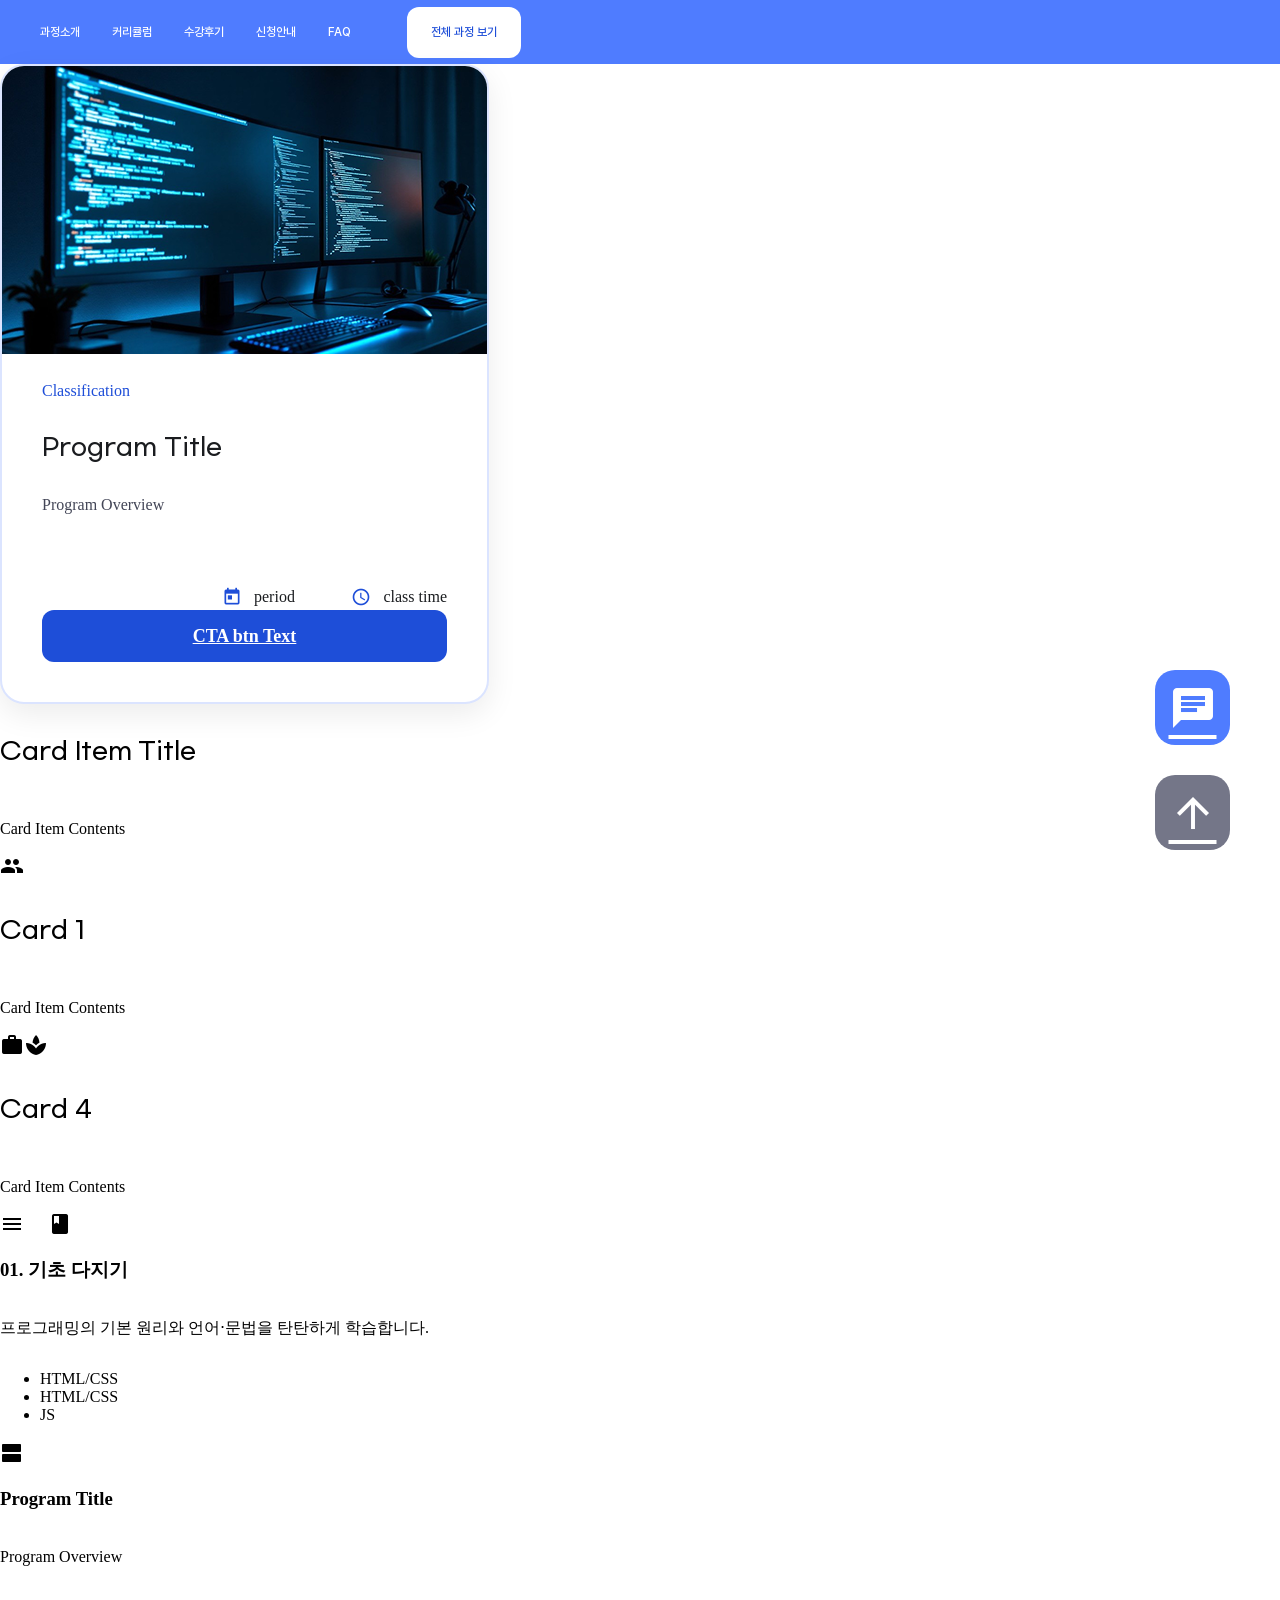
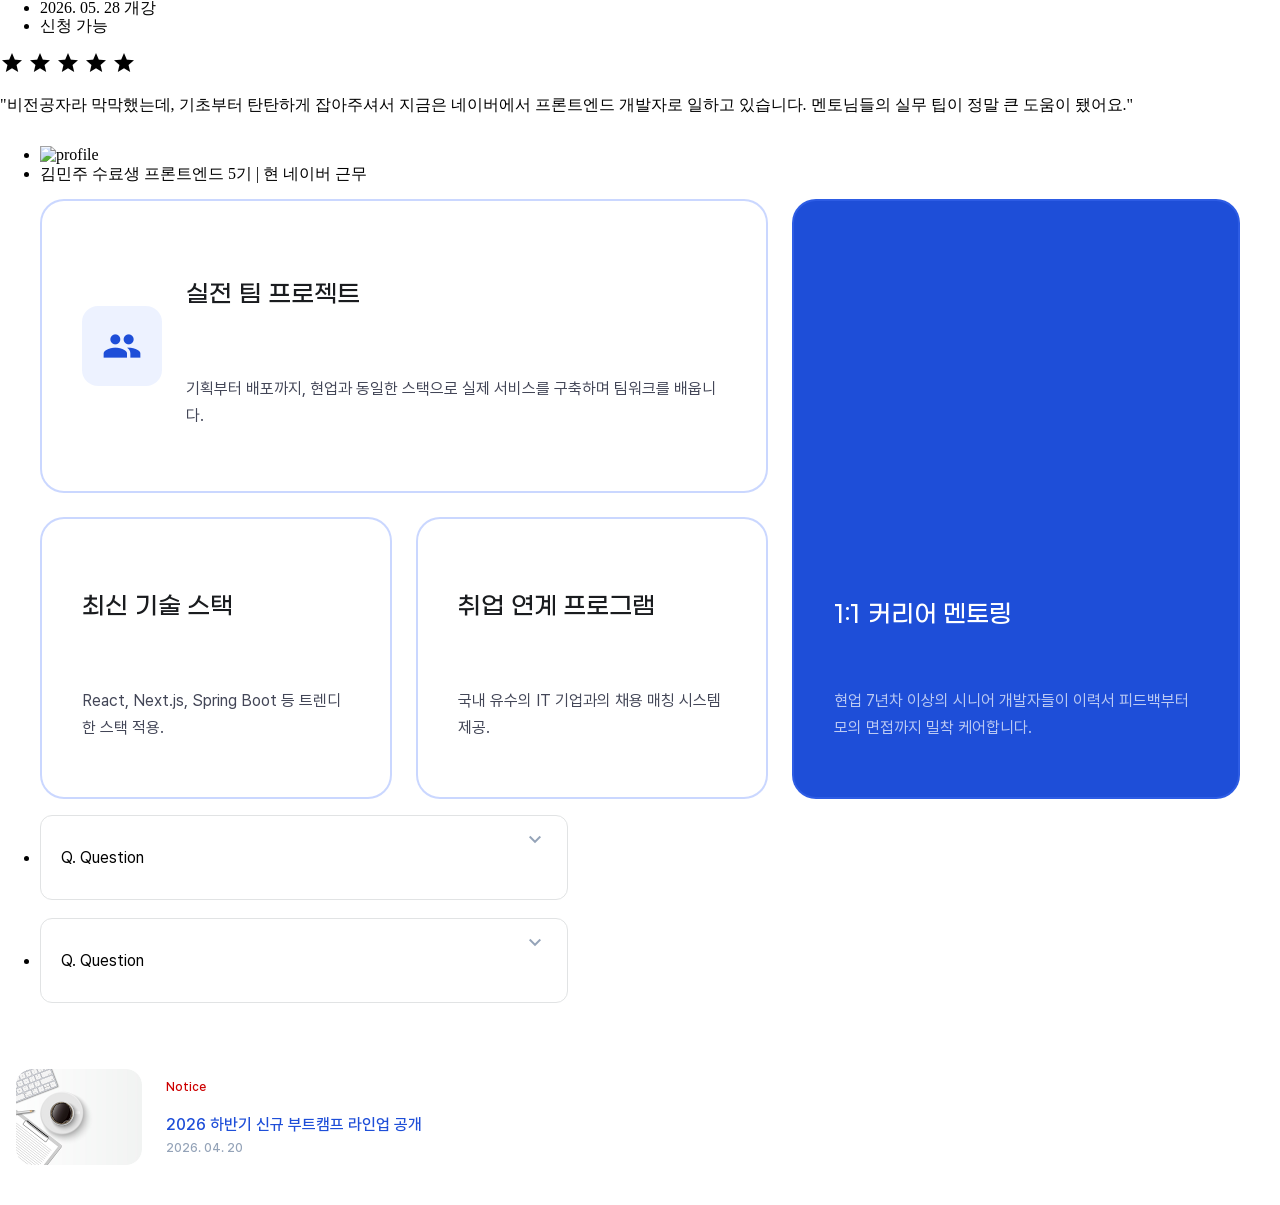
==== commit f600958c: "feat: 카드 섹션 컴포넌트 생성" ====
--- a/common.html
+++ b/common.html
@@ -20,236 +20,258 @@
     </style>
   </head>
   <body>
-    <!-- 네비게이션 - 최예빈 작업 -->
-    <header>
-      <div class="container">
-        <nav>
+    <main>
+      <!-- 네비게이션 - 최예빈 작업 -->
+      <header>
+        <div class="container">
+          <nav>
+            <ul>
+              <li class="nav-item">
+                <a href="#">과정소개</a>
+              </li>
+              <li class="nav-item">
+                <a href="#">커리큘럼</a>
+              </li>
+              <li class="nav-item">
+                <a href="#">수강후기</a>
+              </li>
+              <li class="nav-item">
+                <a href="#">신청안내</a>
+              </li>
+              <li class="nav-item">
+                <a href="#">FAQ</a>
+              </li>
+            </ul>
+            <a href="#" class="cta-btn-sub">전체 과정 보기</a>
+          </nav>
+        </div>
+      </header>
+
+      <article class="image-card-big">
+        <div class="image-frame"></div>
+
+        <div class="content">
+          <div class="text-group">
+            <div class="program-information">
+              <span class="badge">Classification</span>
+
+              <h3 class="program-title">Program Title</h3>
+
+              <div class="clip-overtext">
+                <p class="text-wrapper">Program Overview</p>
+              </div>
+            </div>
+
+            <ul class="additional-information">
+              <li class="period">
+                <i class="material-icons">calendar_today</i>
+                <span>period</span>
+              </li>
+
+              <li class="class-time">
+                <i class="material-icons">schedule</i>
+                <span>class time</span>
+              </li>
+            </ul>
+          </div>
+
+          <a href="/program-detail" class="cta-button-main"> CTA btn Text </a>
+        </div>
+      </article>
+
+      <!-- 기본 카드 - 김해나 작업 -->
+
+      <!-- 1*1 카드 -->
+      <div class="iconcard-1-1 text-group">
+        <p class="heading-m">Card Item Title</p>
+        <p class="description-plus">Card Item Contents</p>
+      </div>
+
+      <!-- 2*1 카드 -->
+      <div class="iconcard-2-1">
+        <div class="icon-box">
+          <span class="material-icons">groups </span>
+        </div>
+        <div class="text-group">
+          <p class="heading-m">Card 1</p>
+          <p class="description-plus">Card Item Contents</p>
+        </div>
+      </div>
+
+      <!-- 1*2 파란색 카드 -->
+      <div class="iconcard-1-2">
+        <div class="icon-box-big">
+          <span class="material-icons">workspace_premium </span>
+        </div>
+        <div class="text-group">
+          <p class="heading-m">Card 4</p>
+          <p class="description-70">Card Item Contents</p>
+        </div>
+      </div>
+
+      <!-- 커리큘럼 섹션 - 아이콘 카드 -->
+      <div class="icon-vertical-card-tag">
+        <div class="icon-box-small">
+          <span class="material-icons">menu_book </span>
+        </div>
+        <div class="text-group">
+          <h3>01. 기초 다지기</h3>
+          <p class="description">프로그래밍의 기본 원리와 언어⋅문법을 탄탄하게 학습합니다.</p>
+        </div>
+        <div class="list-group">
           <ul>
-            <li class="nav-item">
-              <a href="#">과정소개</a>
-            </li>
-            <li class="nav-item">
-              <a href="#">커리큘럼</a>
-            </li>
-            <li class="nav-item">
-              <a href="#">수강후기</a>
-            </li>
-            <li class="nav-item">
-              <a href="#">신청안내</a>
-            </li>
-            <li class="nav-item">
-              <a href="#">FAQ</a>
-            </li>
+            <li>HTML/CSS</li>
+            <li>HTML/CSS</li>
+            <li>JS</li>
           </ul>
-          <a href="#" class="cta-btn-sub">전체 과정 보기</a>
-        </nav>
-      </div>
-    </header>
-
-    <article class="image-card-big">
-      <div class="image-frame"></div>
-
-      <div class="content">
-        <div class="text-group">
-          <div class="program-information">
-            <span class="badge">Classification</span>
-
-            <h3 class="program-title">Program Title</h3>
-
-            <div class="clip-overtext">
-              <p class="text-wrapper">Program Overview</p>
-            </div>
-          </div>
-
-          <ul class="additional-information">
-            <li class="period">
-              <i class="material-icons">calendar_today</i>
-              <span>period</span>
-            </li>
-
-            <li class="class-time">
-              <i class="material-icons">schedule</i>
-              <span>class time</span>
-            </li>
+        </div>
+      </div>
+
+      <!-- 전체 교육 과정 섹션 - 아이콘 카드 -->
+      <div class="icon-vertical-card">
+        <div class="icon-box-small">
+          <span class="material-icons">view_agenda </span>
+        </div>
+        <div class="text-group">
+          <h3>Program Title</h3>
+          <p class="description">Program Overview</p>
+        </div>
+        <div class="list-status">
+          <ul>
+            <li>2026. 05. 28 개강</li>
+            <li>신청 가능</li>
           </ul>
         </div>
-
-        <a href="/program-detail" class="cta-button-main"> CTA btn Text </a>
-      </div>
-    </article>
-
-    <!-- 기본 카드 - 김해나 작업 -->
-
-    <!-- 1*1 카드 -->
-    <div class="iconcard-1-1 text-group">
-      <p class="heading-m">Card Item Title</p>
-      <p class="description-plus">Card Item Contents</p>
-    </div>
-
-    <!-- 2*1 카드 -->
-    <div class="iconcard-2-1">
-      <div class="icon-box">
-        <span class="material-icons">groups </span>
-      </div>
-      <div class="text-group">
-        <p class="heading-m">Card 1</p>
-        <p class="description-plus">Card Item Contents</p>
-      </div>
-    </div>
-
-    <!-- 1*2 파란색 카드 -->
-    <div class="iconcard-1-2">
-      <div class="icon-box-big">
-        <span class="material-icons">workspace_premium </span>
-      </div>
-      <div class="text-group">
-        <p class="heading-m">Card 4</p>
-        <p class="description-70">Card Item Contents</p>
-      </div>
-    </div>
-
-    <!-- 커리큘럼 섹션 - 아이콘 카드 -->
-    <div class="icon-vertical-card-tag">
-      <div class="icon-box-small">
-        <span class="material-icons">menu_book </span>
-      </div>
-      <div class="text-group">
-        <h3>01. 기초 다지기</h3>
-        <p class="description">프로그래밍의 기본 원리와 언어⋅문법을 탄탄하게 학습합니다.</p>
-      </div>
-      <div class="list-group">
-        <ul>
-          <li>HTML/CSS</li>
-          <li>HTML/CSS</li>
-          <li>JS</li>
-        </ul>
-      </div>
-    </div>
-
-    <!-- 전체 교육 과정 섹션 - 아이콘 카드 -->
-    <div class="icon-vertical-card">
-      <div class="icon-box-small">
-        <span class="material-icons">view_agenda </span>
-      </div>
-      <div class="text-group">
-        <h3>Program Title</h3>
-        <p class="description">Program Overview</p>
-      </div>
-      <div class="list-status">
-        <ul>
-          <li>2026. 05. 28 개강</li>
-          <li>신청 가능</li>
-        </ul>
-      </div>
-    </div>
-
-    <!-- 수료생 후기 - 아이콘 카드 -->
-    <div class="testimonial-card">
-      <div class="rating-icons">
-        <span class="material-icons">star </span>
-        <span class="material-icons">star </span>
-        <span class="material-icons">star </span>
-        <span class="material-icons">star </span>
-        <span class="material-icons">star </span>
-      </div>
-
-      <div class="student-content">
-        <div class="text-group">
-          <p class="testimonial-description">
-            "비전공자라 막막했는데, 기초부터 탄탄하게 잡아주셔서 지금은 네이버에서 프론트엔드 개발자로 일하고 있습니다.
-            멘토님들의 실무 팁이 정말 큰 도움이 됐어요."
-          </p>
-        </div>
-
-        <div class="rating-comment">
-          <ul>
-            <li>
-              <img src="https://dummyimage.com/48x48/000/fff.png" alt="profile" />
-            </li>
-            <li>
-              김민주 수료생
-              <span>프론트엔드 5기 | 현 네이버 근무</span>
-            </li>
-          </ul>
-        </div>
-      </div>
-    </div>
-
-    <!-- 카드 예시 - 배정호 작업 -->
-    <div class="card-box box horizontal">
-      <div class="card-box box vertical">
-        <article class="card-item box horizontal"></article>
-        <div class="card-box box horizontal">
-          <article class="card-item box vertical"></article>
-          <article class="card-item box vertical"></article>
-        </div>
-      </div>
-      <article class="card-item box vertical">
-        <div class="icon-box box horizontal"></div>
-      </article>
-    </div>
-
-    <!-- 아코디언 - 배정호 작업 -->
-
-    <ul class="accordion">
-      <!-- 아코디언 리스트 아이템1 -->
-
-      <li class="accordion-item">
-        <input type="checkbox" id="faq1" class="accordion-input" />
-
-        <label for="faq1" class="accordion-question">
-          <p>Q. Question</p>
-          <span class="material-icons">keyboard_arrow_down</span>
-        </label>
-
-        <div class="accordion-answer">
-          <p>A. Answer</p>
-          <p>A. Answer</p>
-        </div>
-      </li>
-
-      <!-- 아코디언 리스트 아이템2 -->
-
-      <li class="accordion-item">
-        <input type="checkbox" id="faq2" class="accordion-input" />
-
-        <label for="faq2" class="accordion-question">
-          <p>Q. Question</p>
-          <span class="material-icons">keyboard_arrow_down</span>
-        </label>
-
-        <div class="accordion-answer">
-          <p>A. Answer</p>
-          <p>A. Answer</p>
-        </div>
-      </li>
-    </ul>
-
-    <div class="fixed-ui">
-      <div class="contact-us-button fixed-button">
-        <a href="#" class="fixed-text material-icons">chat</a>
-      </div>
-
-      <div class="top-button fixed-button">
-        <a href="#" class="fixed-text material-icons">arrow_upward</a>
-      </div>
-    </div>
-
-    <!-- 뉴스카드 - 최예빈 작업 -->
-    <ul class="news-list-container">
-      <li class="news-list-item">
-        <a href="#" class="news-link-group">
-          <div class="news-thumb-box">
-            <img src="images/news_1.jpg" alt="뉴스 썸네일" />
-          </div>
-
+      </div>
+
+      <!-- 수료생 후기 - 아이콘 카드 -->
+      <div class="testimonial-card">
+        <div class="rating-icons">
+          <span class="material-icons">star </span>
+          <span class="material-icons">star </span>
+          <span class="material-icons">star </span>
+          <span class="material-icons">star </span>
+          <span class="material-icons">star </span>
+        </div>
+
+        <div class="student-content">
           <div class="text-group">
-            <p class="news-label">Notice</p>
-            <strong class="news-title">2026 하반기 신규 부트캠프 라인업 공개</strong>
-            <span class="news-date">2026. 04. 20</span>
-          </div>
-        </a>
-      </li>
-    </ul>
+            <p class="testimonial-description">
+              "비전공자라 막막했는데, 기초부터 탄탄하게 잡아주셔서 지금은 네이버에서 프론트엔드 개발자로 일하고
+              있습니다. 멘토님들의 실무 팁이 정말 큰 도움이 됐어요."
+            </p>
+          </div>
+
+          <div class="rating-comment">
+            <ul>
+              <li>
+                <img src="https://dummyimage.com/48x48/000/fff.png" alt="profile" />
+              </li>
+              <li>
+                김민주 수료생
+                <span>프론트엔드 5기 | 현 네이버 근무</span>
+              </li>
+            </ul>
+          </div>
+        </div>
+      </div>
+
+      <!-- 카드 섹션 컴포넌트 - 배정호 작업 -->
+      <section class="differentiator-section">
+        <div class="container horizontal gap-m card-tall">
+          <div class="outer-card-box box vertical gap-m card-grow-2">
+            <article class="horizontal-card-item box horizontal card card-grow-1 align-center">
+              <span class="material-icons">group</span>
+              <div class="text-box box vertical gap-s">
+                <h3>실전 팀 프로젝트</h3>
+                <p>기획부터 배포까지, 현업과 동일한 스택으로 실제 서비스를 구축하며 팀워크를 배웁니다.</p>
+              </div>
+            </article>
+            <div class="inner-card-box box horizontal gap-m card-grow-1">
+              <article class="card-item box vertical card card-grow-1 gap-s">
+                <h3>최신 기술 스택</h3>
+                <p>React, Next.js, Spring Boot 등 트렌디한 스택 적용.</p>
+              </article>
+              <article class="card-item box vertical card card-grow-1 gap-s">
+                <h3 class="">취업 연계 프로그램</h3>
+                <p class="">국내 유수의 IT 기업과의 채용 매칭 시스템 제공.</p>
+              </article>
+            </div>
+          </div>
+          <article class="verticlal-card-item box vertical card card-grow-1 justify-between">
+            <div class="icon-box box horizontal justify-end">
+              <span class="material-icons">workspace_premium</span>
+            </div>
+            <div class="text-box box vertical gap-xs">
+              <h3>1:1 커리어 멘토링</h3>
+              <p>현업 7년차 이상의 시니어 개발자들이 이력서 피드백부터 모의 면접까지 밀착 케어합니다.</p>
+            </div>
+          </article>
+        </div>
+      </section>
+
+      <!-- 아코디언 - 배정호 작업 -->
+
+      <ul class="accordion">
+        <!-- 아코디언 리스트 아이템1 -->
+
+        <li class="accordion-item">
+          <input type="checkbox" id="faq1" class="accordion-input" />
+
+          <label for="faq1" class="accordion-question">
+            <p>Q. Question</p>
+            <span class="material-icons">keyboard_arrow_down</span>
+          </label>
+
+          <div class="accordion-answer">
+            <p>A. Answer</p>
+            <p>A. Answer</p>
+          </div>
+        </li>
+
+        <!-- 아코디언 리스트 아이템2 -->
+
+        <li class="accordion-item">
+          <input type="checkbox" id="faq2" class="accordion-input" />
+
+          <label for="faq2" class="accordion-question">
+            <p>Q. Question</p>
+            <span class="material-icons">keyboard_arrow_down</span>
+          </label>
+
+          <div class="accordion-answer">
+            <p>A. Answer</p>
+            <p>A. Answer</p>
+          </div>
+        </li>
+      </ul>
+
+      <div class="fixed-ui">
+        <div class="contact-us-button fixed-button">
+          <a href="#" class="fixed-text material-icons">chat</a>
+        </div>
+
+        <div class="top-button fixed-button">
+          <a href="#" class="fixed-text material-icons">arrow_upward</a>
+        </div>
+      </div>
+
+      <!-- 뉴스카드 - 최예빈 작업 -->
+      <ul class="news-list-container">
+        <li class="news-list-item">
+          <a href="#" class="news-link-group">
+            <div class="news-thumb-box">
+              <img src="images/news_1.jpg" alt="뉴스 썸네일" />
+            </div>
+
+            <div class="text-group">
+              <p class="news-label">Notice</p>
+              <strong class="news-title">2026 하반기 신규 부트캠프 라인업 공개</strong>
+              <span class="news-date">2026. 04. 20</span>
+            </div>
+          </a>
+        </li>
+      </ul>
+    </main>
   </body>
 </html>
--- a/css/components.css
+++ b/css/components.css
@@ -186,14 +186,14 @@
 
   box-sizing: border-box;
 
-  padding: 32px;
+  padding: 40px;
 
   border: 2px solid var(--secondary-alpha-30);
   border-radius: 24px;
 
   background: var(--white);
 
-  gap: 20px;
+  gap: 24px;
 }
 
 /* 카드 크기 배치 (부모에게 flex 필요) */
@@ -466,6 +466,7 @@
 
 .accordion-question span {
   color: var(--medium-gray);
+  user-select: none;
 }
 
 .accordion-answer {
--- a/css/common.css
+++ b/css/common.css
@@ -48,26 +48,20 @@
 전체 레이아웃 스타일
 ======================= */
 
-/* 전체 flex - 배정호 */
-
-body {
+/* 섹션 중앙정렬 - 배정호 */
+
+section {
   display: flex;
   flex-direction: column;
   align-items: center;
 }
 
-/* 섹션 중앙정렬 - 배정호 */
-
-section {
-  display: flex;
-  flex-direction: column;
-  align-items: center;
-}
-
 /* 컨테이너 최대 크기 고정 - 배정호 */
 
 .container {
+  width: 100%;
   max-width: 1200px;
+  margin: 0 auto;
 }
 
 /* top 이동시 스크롤 부드럽게 - 배정호 */
@@ -106,9 +100,14 @@
 .justify-between {
   justify-content: space-between;
 }
+.justify-end{
+  justify-content: end;
+}
 .align-center {
   align-items: center;
 }
+
+
 
 /* ellipsis : 텍스트가 크기 넘어가면 '...'으로 표시 - 배정호 */
 
@@ -136,6 +135,24 @@
   border: 0;
 }
 
+/* gap 유틸리티 클래스 - 배정호 */
+.gap-xs{
+  gap: 8px;
+}
+.gap-s{
+  gap: 16px;
+}
+.gap-m{
+  gap: 24px;
+}
+.gap-l{
+  gap: 32px;
+}
+.gap-xl{
+  gap: 40px;
+}
+
+
 /* TYPOGRAPHY css화-이민호 작성 */
 
 .heading-l {
--- a/css/index.css
+++ b/css/index.css
@@ -76,6 +76,49 @@
 }
 
 /* =======================
+차별점 섹션 카드 그룹 스타일 - 배정호
+======================= */
+
+/* 카드섹션 */
+
+.differentiator-section h3 {
+  font: var(--heading-m);
+    color: var(--title-black);
+}
+
+.differentiator-section .verticlal-card-item h3 {
+  color: var(--white);
+}
+
+.differentiator-section p {
+  font: var(--body-m-plus-400);
+  color: var(--main-black);
+}
+
+.differentiator-section .verticlal-card-item p {
+  color: var(--white-alpha-70);
+}
+
+.differentiator-section .icon-box {
+  height: 100%;
+}
+
+.differentiator-section .icon-box .material-icons {
+  user-select: none;
+  font-size: 125px;
+  color: var(--white-alpha-60);
+  opacity: 0.5;
+}
+
+.horizontal-card-item > span {
+  background: var(--secondary-alpha-10);
+  color: var(--primary);
+  font-size: 40px;
+  border-radius: 16px;
+  padding: 20px;
+}
+
+/* =======================
 전환 보조 자료 그룹 스타일 - 배정호
 ======================= */
 
@@ -122,6 +165,10 @@
   width: 100%;
   background: var(--super-light-gray);
   padding: 64px 0 40px;
+}
+
+.differentiator-section .verticlal-card-item {
+  background: var(--primary);
 }
 
 /* 공통 */
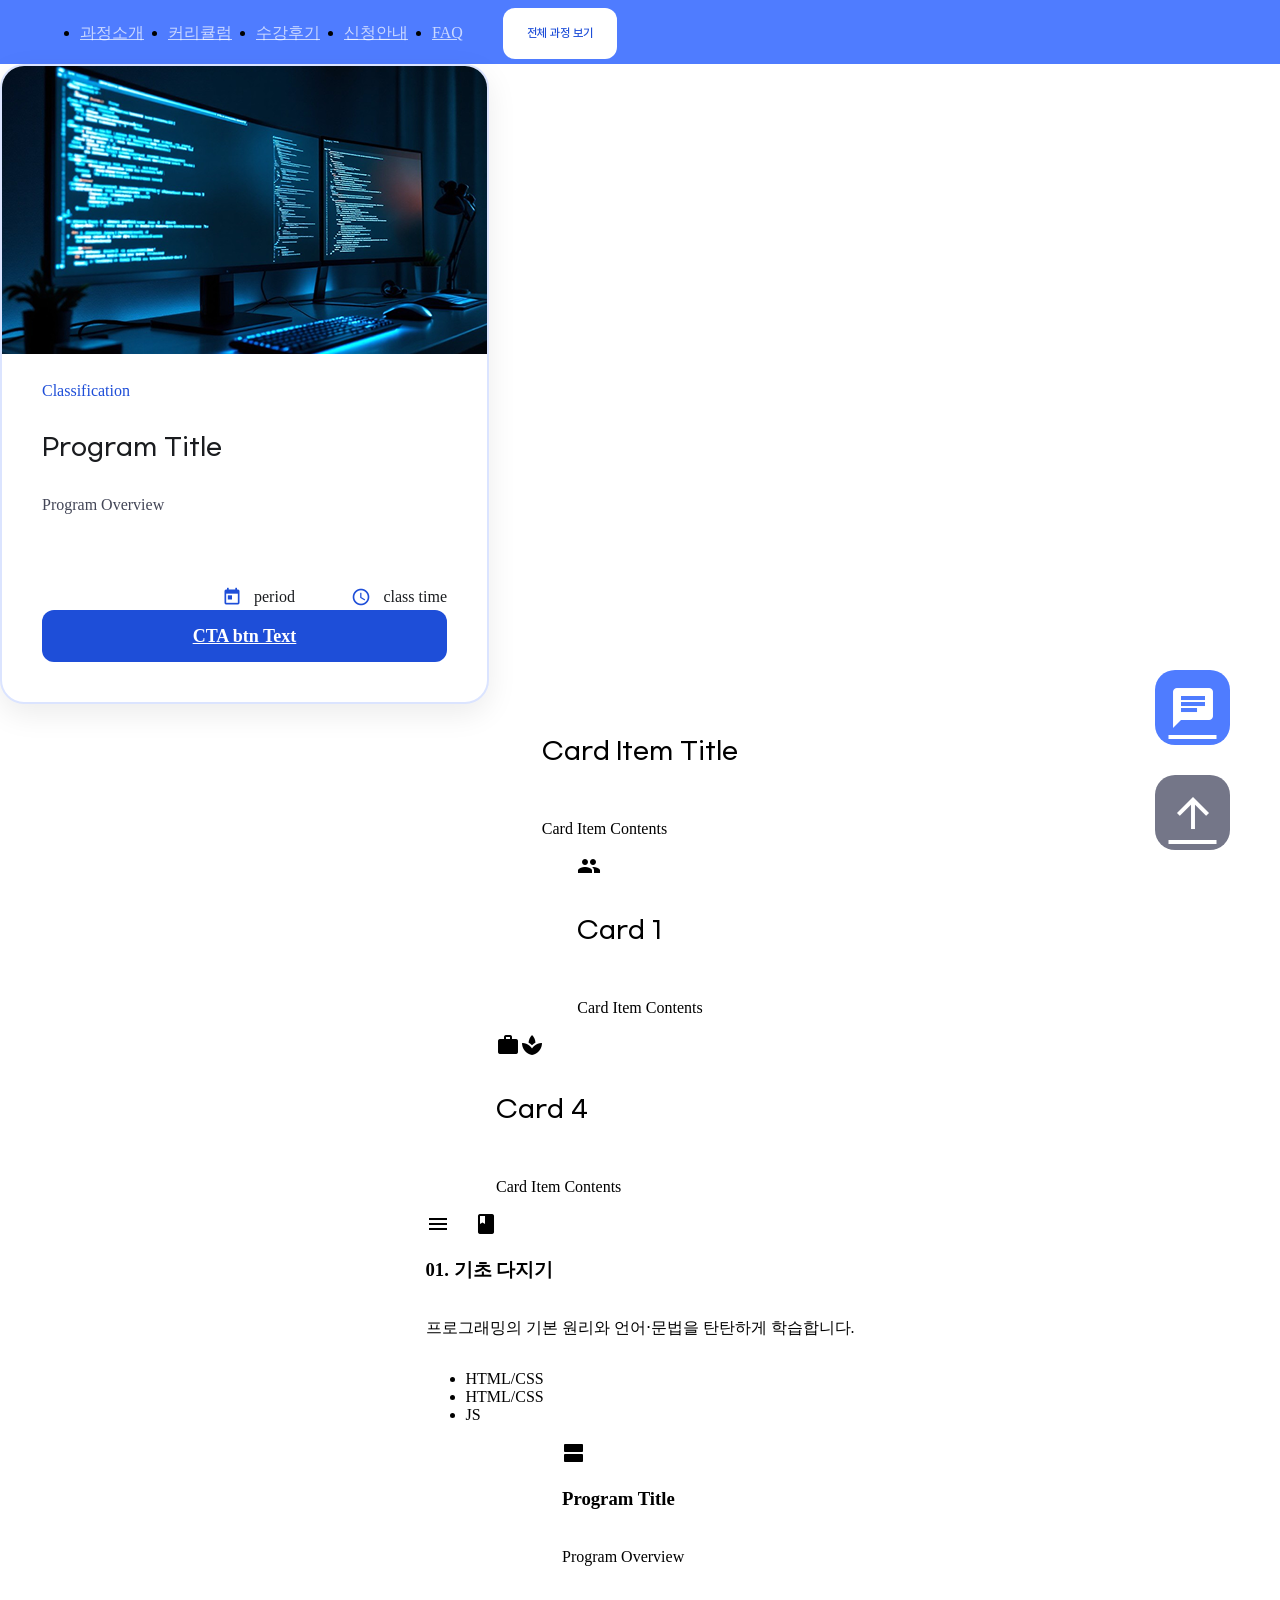
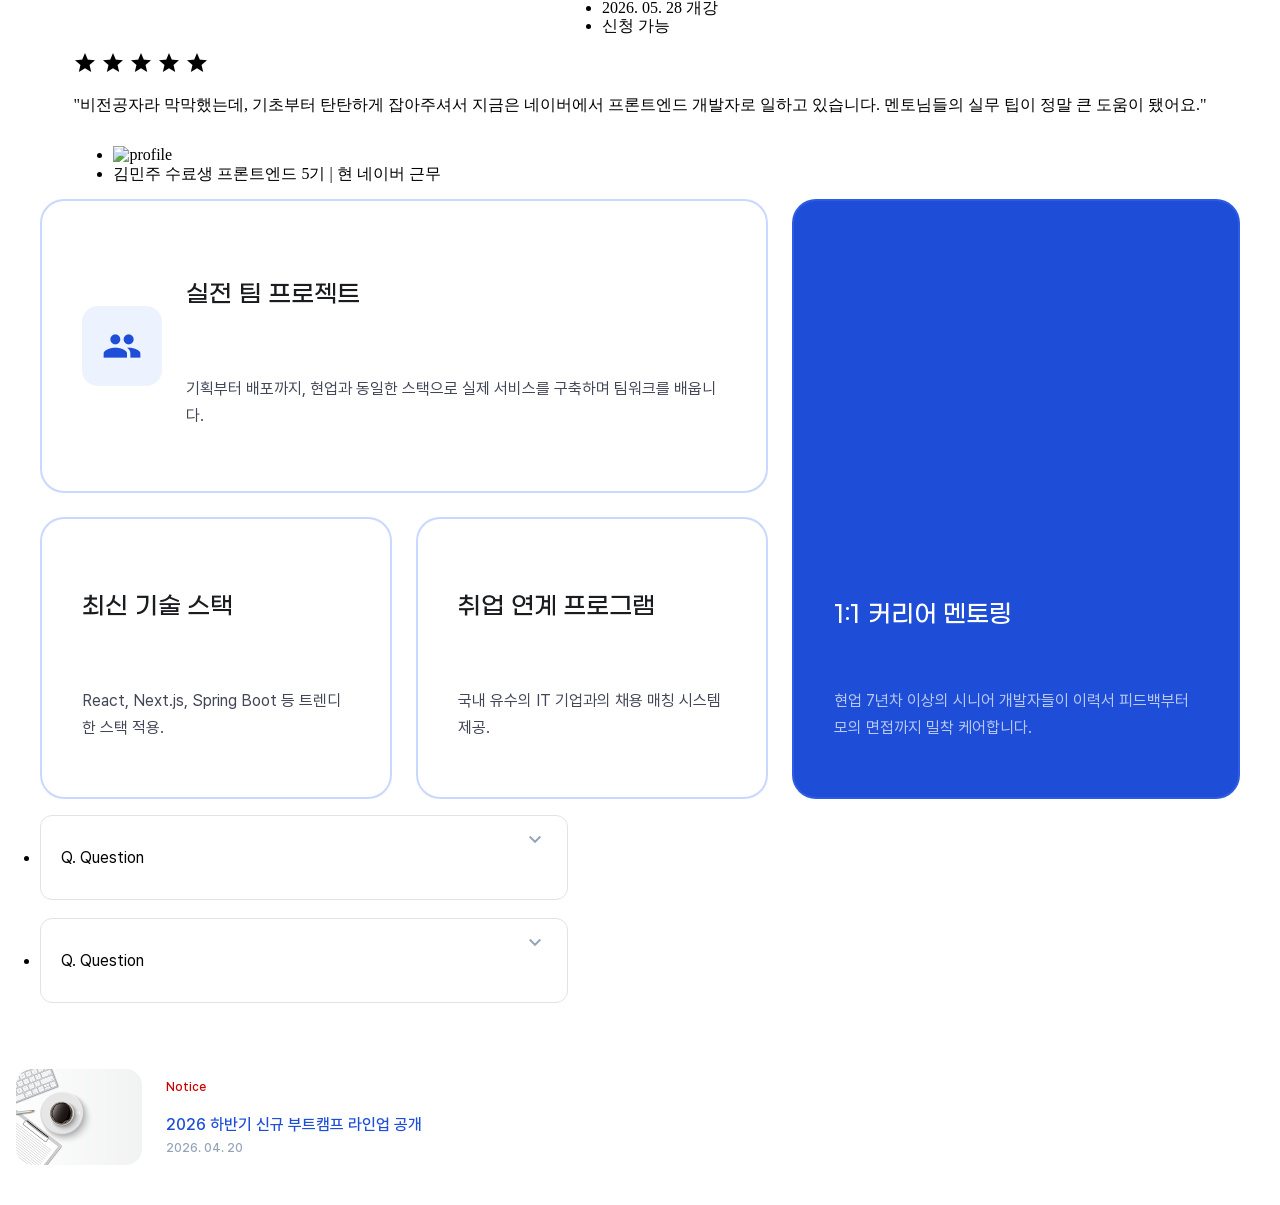
==== commit ae2ce5a0: "feat: support CSS 작성" ====
--- a/common.html
+++ b/common.html
@@ -47,6 +47,7 @@
         </div>
       </header>
 
+      <!-- 이미지카드 - 오예은 작업 -->
       <article class="image-card-big">
         <div class="image-frame"></div>
 
@@ -80,125 +81,126 @@
       </article>
 
       <!-- 기본 카드 - 김해나 작업 -->
-
-      <!-- 1*1 카드 -->
-      <div class="iconcard-1-1 text-group">
-        <p class="heading-m">Card Item Title</p>
-        <p class="description-plus">Card Item Contents</p>
-      </div>
-
-      <!-- 2*1 카드 -->
-      <div class="iconcard-2-1">
-        <div class="icon-box">
-          <span class="material-icons">groups </span>
-        </div>
-        <div class="text-group">
-          <p class="heading-m">Card 1</p>
+      <section class="cards">
+        <!-- 1*1 카드 -->
+        <div class="iconcard-1-1 text-group">
+          <p class="heading-m">Card Item Title</p>
           <p class="description-plus">Card Item Contents</p>
         </div>
-      </div>
-
-      <!-- 1*2 파란색 카드 -->
-      <div class="iconcard-1-2">
-        <div class="icon-box-big">
-          <span class="material-icons">workspace_premium </span>
-        </div>
-        <div class="text-group">
-          <p class="heading-m">Card 4</p>
-          <p class="description-70">Card Item Contents</p>
-        </div>
-      </div>
-
-      <!-- 커리큘럼 섹션 - 아이콘 카드 -->
-      <div class="icon-vertical-card-tag">
-        <div class="icon-box-small">
-          <span class="material-icons">menu_book </span>
-        </div>
-        <div class="text-group">
-          <h3>01. 기초 다지기</h3>
-          <p class="description">프로그래밍의 기본 원리와 언어⋅문법을 탄탄하게 학습합니다.</p>
-        </div>
-        <div class="list-group">
-          <ul>
-            <li>HTML/CSS</li>
-            <li>HTML/CSS</li>
-            <li>JS</li>
-          </ul>
-        </div>
-      </div>
-
-      <!-- 전체 교육 과정 섹션 - 아이콘 카드 -->
-      <div class="icon-vertical-card">
-        <div class="icon-box-small">
-          <span class="material-icons">view_agenda </span>
-        </div>
-        <div class="text-group">
-          <h3>Program Title</h3>
-          <p class="description">Program Overview</p>
-        </div>
-        <div class="list-status">
-          <ul>
-            <li>2026. 05. 28 개강</li>
-            <li>신청 가능</li>
-          </ul>
-        </div>
-      </div>
-
-      <!-- 수료생 후기 - 아이콘 카드 -->
-      <div class="testimonial-card">
-        <div class="rating-icons">
-          <span class="material-icons">star </span>
-          <span class="material-icons">star </span>
-          <span class="material-icons">star </span>
-          <span class="material-icons">star </span>
-          <span class="material-icons">star </span>
-        </div>
-
-        <div class="student-content">
-          <div class="text-group">
-            <p class="testimonial-description">
-              "비전공자라 막막했는데, 기초부터 탄탄하게 잡아주셔서 지금은 네이버에서 프론트엔드 개발자로 일하고
-              있습니다. 멘토님들의 실무 팁이 정말 큰 도움이 됐어요."
-            </p>
-          </div>
-
-          <div class="rating-comment">
+
+        <!-- 2*1 카드 -->
+        <div class="iconcard-2-1">
+          <div class="icon-box">
+            <span class="material-icons">groups </span>
+          </div>
+          <div class="text-group">
+            <p class="heading-m">Card 1</p>
+            <p class="description-plus">Card Item Contents</p>
+          </div>
+        </div>
+
+        <!-- 1*2 파란색 카드 -->
+        <div class="iconcard-1-2">
+          <div class="icon-box-big">
+            <span class="material-icons">workspace_premium </span>
+          </div>
+          <div class="text-group">
+            <p class="heading-m">Card 4</p>
+            <p class="description-70">Card Item Contents</p>
+          </div>
+        </div>
+
+        <!-- 커리큘럼 섹션 - 아이콘 카드 -->
+        <div class="icon-vertical-card-tag">
+          <div class="icon-box-small">
+            <span class="material-icons">menu_book </span>
+          </div>
+          <div class="text-group">
+            <h3>01. 기초 다지기</h3>
+            <p class="description">프로그래밍의 기본 원리와 언어⋅문법을 탄탄하게 학습합니다.</p>
+          </div>
+          <div class="list-group">
             <ul>
-              <li>
-                <img src="https://dummyimage.com/48x48/000/fff.png" alt="profile" />
-              </li>
-              <li>
-                김민주 수료생
-                <span>프론트엔드 5기 | 현 네이버 근무</span>
-              </li>
-            </ul>
-          </div>
-        </div>
-      </div>
+              <li>HTML/CSS</li>
+              <li>HTML/CSS</li>
+              <li>JS</li>
+            </ul>
+          </div>
+        </div>
+
+        <!-- 전체 교육 과정 섹션 - 아이콘 카드 -->
+        <div class="icon-vertical-card">
+          <div class="icon-box-small">
+            <span class="material-icons">view_agenda </span>
+          </div>
+          <div class="text-group">
+            <h3>Program Title</h3>
+            <p class="description">Program Overview</p>
+          </div>
+          <div class="list-status">
+            <ul>
+              <li>2026. 05. 28 개강</li>
+              <li>신청 가능</li>
+            </ul>
+          </div>
+        </div>
+
+        <!-- 수료생 후기 - 아이콘 카드 -->
+        <div class="testimonial-card">
+          <div class="rating-icons">
+            <span class="material-icons">star </span>
+            <span class="material-icons">star </span>
+            <span class="material-icons">star </span>
+            <span class="material-icons">star </span>
+            <span class="material-icons">star </span>
+          </div>
+
+          <div class="student-content">
+            <div class="text-group">
+              <p class="testimonial-description">
+                "비전공자라 막막했는데, 기초부터 탄탄하게 잡아주셔서 지금은 네이버에서 프론트엔드 개발자로 일하고
+                있습니다. 멘토님들의 실무 팁이 정말 큰 도움이 됐어요."
+              </p>
+            </div>
+
+            <div class="rating-comment">
+              <ul>
+                <li>
+                  <img src="https://dummyimage.com/48x48/000/fff.png" alt="profile" />
+                </li>
+                <li>
+                  김민주 수료생
+                  <span>프론트엔드 5기 | 현 네이버 근무</span>
+                </li>
+              </ul>
+            </div>
+          </div>
+        </div>
+      </section>
 
       <!-- 카드 섹션 컴포넌트 - 배정호 작업 -->
       <section class="differentiator-section">
         <div class="container horizontal gap-m card-tall">
-          <div class="outer-card-box box vertical gap-m card-grow-2">
-            <article class="horizontal-card-item box horizontal card card-grow-1 align-center">
+          <div class="outer-card-box box vertical gap-m grow-2">
+            <article class="horizontal-card-item box horizontal card grow-1 align-center">
               <span class="material-icons">group</span>
               <div class="text-box box vertical gap-s">
                 <h3>실전 팀 프로젝트</h3>
                 <p>기획부터 배포까지, 현업과 동일한 스택으로 실제 서비스를 구축하며 팀워크를 배웁니다.</p>
               </div>
             </article>
-            <div class="inner-card-box box horizontal gap-m card-grow-1">
-              <article class="card-item box vertical card card-grow-1 gap-s">
+            <div class="inner-card-box box horizontal gap-m grow-1">
+              <article class="card-item box vertical card grow-1 gap-s">
                 <h3>최신 기술 스택</h3>
                 <p>React, Next.js, Spring Boot 등 트렌디한 스택 적용.</p>
               </article>
-              <article class="card-item box vertical card card-grow-1 gap-s">
+              <article class="card-item box vertical card grow-1 gap-s">
                 <h3 class="">취업 연계 프로그램</h3>
                 <p class="">국내 유수의 IT 기업과의 채용 매칭 시스템 제공.</p>
               </article>
             </div>
           </div>
-          <article class="verticlal-card-item box vertical card card-grow-1 justify-between">
+          <article class="verticlal-card-item box vertical card grow-1 justify-between">
             <div class="icon-box box horizontal justify-end">
               <span class="material-icons">workspace_premium</span>
             </div>
@@ -245,6 +247,8 @@
           </div>
         </li>
       </ul>
+
+      <!-- 고정버튼 - 배정호 작업 -->
 
       <div class="fixed-ui">
         <div class="contact-us-button fixed-button">
--- a/css/variables.css
+++ b/css/variables.css
@@ -1,4 +1,6 @@
 :root {
+  /* #region Color & Effects */
+
   /* =========================
    COLORS
   ========================= */
@@ -21,6 +23,7 @@
 
   --dark-gray: #475569;
   --medium-gray: #94a3b8;
+  --medium-gray-30: #94A3B84D;
 
   --gray: #e1e3e4;
   --gray-alpha-50: #e1e3e480;
@@ -67,6 +70,10 @@
   --shadow-elevated: 0 20px 25px -5px #0000001a, 0 8px 10px -6px #0000001a;
   --shadow-default: 5px 10px 30px -10px #00000040;
   --button-shadow: inset 0 0 12px 0 #00000099;
+
+  /* #endregion */
+
+  /* #region Fonts */
 
   /* =========================
    FONT FAMILY
@@ -152,4 +159,6 @@
   --label-l: 500 20px/32px var(--font-pretendard);
   --label-m-700: 700 18px/auto var(--font-pretendard);
   --label-m-500: 500 16px/auto var(--font-pretendard);
+
+  /* #endregion */
 }
--- a/css/components.css
+++ b/css/components.css
@@ -1,3 +1,5 @@
+/* #region button */
+
 /* =======================
 button compnents - 이민호 작성
 버튼 컴포넌트 - 배정호 수정
@@ -40,6 +42,10 @@
 /* =======================
 버튼 컴포넌트 종료
 ======================= */
+
+/* #endregion */
+
+/* #region NewsCard */
 
 /* =======================
 뉴스카드 컴포넌트 -최예빈 작업
@@ -125,6 +131,10 @@
 /* =======================
 뉴스카드 컴포넌트 -최예빈 작업 끝
 ======================= */
+
+/* #endregion */
+
+/* #region Nav */
 
 /* =======================
 네비 컴포넌트 -최예빈 작업
@@ -171,6 +181,10 @@
 네비 컴포넌트 종료
 ======================= */
 
+/* #endregion */
+
+/* #region Card */
+
 /* =======================
 기본 카드 컴포넌트 - 김해나 작업
 ======================= */
@@ -198,22 +212,22 @@
 
 /* 카드 크기 배치 (부모에게 flex 필요) */
 
-.card-grow-1 {
+.grow-1 {
   flex: 1;
   min-width: 192px;
 }
 
-.card-grow-2 {
+.grow-2 {
   flex: 2;
   min-width: 384px;
 }
 
-.card-grow-3 {
+.grow-3 {
   flex: 3;
   min-width: 576px;
 }
 
-.card-grow-4 {
+.grow-4 {
   flex: 4;
   min-width: 768;
 }
@@ -257,6 +271,14 @@
 .card-icon-big {
   font-size: 125px;
 }
+
+/* =======================
+카드 컴포넌트 종료
+======================= */
+
+/* #endregion */
+
+/* #region ImageCard */
 
 /* =======================
 이미지 카드 - 오예은 작업
@@ -430,6 +452,59 @@
 /* =======================
 이미지 카드 컴포넌트 종료
 ======================= */
+
+/* #endregion */
+
+/* #region CardGrid */
+
+/* =======================
+카드 그리드 스타일 - 배정호
+======================= */
+
+.differentiator-section h3 {
+  font: var(--heading-m);
+  color: var(--title-black);
+}
+
+.differentiator-section .verticlal-card-item h3 {
+  color: var(--white);
+}
+
+.differentiator-section p {
+  font: var(--body-m-plus-400);
+  color: var(--main-black);
+}
+
+.differentiator-section .verticlal-card-item p {
+  color: var(--white-alpha-70);
+}
+
+.differentiator-section .icon-box {
+  height: 100%;
+}
+
+.differentiator-section .icon-box .material-icons {
+  user-select: none;
+  font-size: 125px;
+  color: var(--white-alpha-60);
+  opacity: 0.5;
+}
+
+.horizontal-card-item > span {
+  background: var(--secondary-alpha-10);
+  color: var(--primary);
+  font-size: 40px;
+  border-radius: 16px;
+  padding: 20px;
+}
+
+/* =======================
+카드 그리드 종료
+======================= */
+
+/* #endregion */
+
+/* #region Accordion */
 
 /* =======================
 Accordion (Checkbox) - 배정호 작업
@@ -516,6 +591,10 @@
 아코디언 컴포넌트 종료
 ======================= */
 
+/* #endregion */
+
+/* #region FixedButton */
+
 /* =======================
 고정버튼 - 배정호 작업
 ======================= */
@@ -541,3 +620,5 @@
 /* =======================
 고정버튼 종료
 ======================= */
+
+/* #endregion */
--- a/css/common.css
+++ b/css/common.css
@@ -1,3 +1,5 @@
+/* #region FontFace */
+
 /* PRETENDARD */
 
 @font-face {
@@ -44,6 +46,10 @@
   font-style: normal;
 }
 
+/* #endregion */
+
+/* #region Layout Style */
+
 /* =======================
 전체 레이아웃 스타일
 ======================= */
@@ -51,6 +57,7 @@
 /* 섹션 중앙정렬 - 배정호 */
 
 section {
+  width: 100%;
   display: flex;
   flex-direction: column;
   align-items: center;
@@ -78,6 +85,10 @@
   padding: 96px 0;
 }
 
+/* #endregion */
+
+/* #region Utility */
+
 /* =======================
 공통 유틸리티 클래스
 ======================= */
@@ -100,14 +111,16 @@
 .justify-between {
   justify-content: space-between;
 }
-.justify-end{
+.justify-end {
   justify-content: end;
 }
 .align-center {
   align-items: center;
 }
 
-
+.text-center {
+  text-align: center;
+}
 
 /* ellipsis : 텍스트가 크기 넘어가면 '...'으로 표시 - 배정호 */
 
@@ -136,22 +149,25 @@
 }
 
 /* gap 유틸리티 클래스 - 배정호 */
-.gap-xs{
+.gap-xs {
   gap: 8px;
 }
-.gap-s{
+.gap-s {
   gap: 16px;
 }
-.gap-m{
+.gap-m {
   gap: 24px;
 }
-.gap-l{
+.gap-l {
   gap: 32px;
 }
-.gap-xl{
+.gap-xl {
   gap: 40px;
 }
 
+/* #endregion */
+
+/* #region Typography */
 
 /* TYPOGRAPHY css화-이민호 작성 */
 
@@ -224,6 +240,10 @@
 .label-m-500 {
   font: var(--label-m-500);
 }
+
+/* #endregion */
+
+/* #region Color */
 
 /* Color 유틸리티 클래스 - 배정호 */
 
@@ -288,3 +308,4 @@
 .text-white {
   color: var(--white);
 }
+/* #endregion */
--- a/css/index.css
+++ b/css/index.css
@@ -1,3 +1,5 @@
+/* #region Header */
+
 /* =======================
 header작성 - 이민호 작성
 ======================= */
@@ -8,51 +10,35 @@
 }
 
 header .container {
-  max-width: 1200px;
   height: 64px;
   margin: 0 auto;
-  display: flex;
   justify-content: space-between;
   align-items: center;
 }
 
 /* LOGO */
 
-header h1 a {
-  display: flex;
-  align-items: center;
-}
-
-header h1 img {
+.logo img {
   display: block;
-  width: 124px;
+  height: 24px;
+}
+
+/* NAVIGATION */
+nav .list {
+  gap: 24px;
 }
 
 /* NAV */
 
-header nav {
-  display: flex;
-  align-items: center;
-  gap: 56px;
-}
-
-header nav ul {
-  display: flex;
-  gap: 32px;
-  list-style: none;
-  margin: 0;
-  padding: 0;
-}
-
-header .nav-item a {
-  font: var(--caption-m);
+nav a:hover {
   color: var(--white);
-  text-decoration: none;
-  transition: 0.3s;
-}
-
-header .nav-item a:hover {
-  color: var(--white-alpha-70);
+}
+
+/* CTA BUTTON */
+header .btn {
+  height: 40px;
+  box-shadow: var(--button-shadow);
+  transition: 0.2s ease;
 }
 
 /* CTA BUTTON */
@@ -76,62 +62,264 @@
 }
 
 /* =======================
-차별점 섹션 카드 그룹 스타일 - 배정호
-======================= */
-
-/* 카드섹션 */
-
-.differentiator-section h3 {
+header 종료
+======================= */
+
+/* #endregion */
+
+/* #region Hero */
+
+/* =======================
+hero-section 최예빈 작업
+======================= */
+
+/* 1. 기본 레이아웃 클래스 */
+.horizontal {
+  display: flex;
+  flex-direction: row;
+}
+.vertical {
+  display: flex;
+  flex-direction: column;
+}
+
+/* 2. 히어로 섹션 전체 설정 */
+.hero-section {
+  width: 100%;
+  background-color: var(--white);
+  /* ★ 헤더 밑으로 내리기: 상단 패딩을 160px~180px 정도로 넉넉히 줍니다 */
+  padding: 180px 0 100px 0;
+  overflow: visible;
+}
+
+.hero-container.horizontal {
+  max-width: 1200px;
+  margin: 0 auto;
+  align-items: center;
+  justify-content: space-between;
+  gap: 78px;
+}
+
+/* 4. 왼쪽 텍스트 박스 */
+.hero-content-box.vertical {
+  width: 553px;
+  gap: 32px;
+  position: relative;
+  z-index: 10;
+}
+
+/* 뱃지 스타일 */
+.hero-content-box > span:first-child {
+  display: inline-flex;
+  align-items: center;
+  height: 32px;
+  padding: 0 16px;
+  background-color: var(--primary-alpha-10);
+  color: var(--primary);
+  font: var(--body-m-plus-400);
+  border-radius: 50px;
+  width: fit-content;
+  text-transform: uppercase;
+}
+
+.hero-title {
+  width: 553px;
+  font: var(--display-500);
+  color: var(--title-black);
+  margin: 0;
+}
+
+.hero-subtitle {
   font: var(--heading-m);
-    color: var(--title-black);
-}
-
-.differentiator-section .verticlal-card-item h3 {
+  color: var(--main-black);
+}
+
+.hero-description {
+  font: var(--lead-m);
+  color: var(--main-black);
+}
+
+.point-color {
+  color: var(--primary);
+  font-style: normal;
+}
+
+/* 5. 버튼 그룹 */
+.hero-cta-buttons.horizontal {
+  align-items: center;
+  gap: 12px;
+  margin-top: 0;
+}
+
+.cta-btn-main {
+  background-color: var(--primary);
   color: var(--white);
-}
-
-.differentiator-section p {
-  font: var(--body-m-plus-400);
+  padding: 10px 32px;
+  border-radius: var(--radius-s-plus);
+  font: var(--label-l);
+  text-decoration: none;
+  display: inline-flex;
+  align-items: center;
+  justify-content: center;
+}
+
+.btn-sub {
+  background: var(--main-button);
+  color: var(--title-black);
+  padding: 10px 32px;
+  border-radius: var(--radius-s-plus);
+  font: var(--label-l);
+  text-decoration: none;
+  display: inline-flex;
+  align-items: center;
+  gap: 8px;
+}
+
+/* 아이콘 폰트 스타일 추가 */
+.hero-section .btn-sub span.material-icons {
+  background: transparent;
+  background-color: transparent;
+  padding: 0;
+  border-radius: 0;
+  color: var(--title-black);
+  font-family: "Material Icons";
+  font-size: var(--font-size-24);
+  line-height: var(--line-height-32);
+  display: inline-block;
+}
+
+.image-box {
+  width: 520px;
+  min-width: 520px;
+  height: 450px;
+  position: relative; /* ★ 자식들이 이 안에서 움직이게 기준점 설정 */
+  border-radius: var(--radius-l);
+  box-sizing: border-box;
+  box-shadow: var(--shadow-default);
+  flex-shrink: 0;
+  overflow: visible; /* 통계 카드가 삐져나와야 하므로 유지 */
+}
+
+/* 2. 이미지 (유리보다 아래에 배치) */
+.image-box img {
+  width: 100%;
+  height: 100%;
+  object-fit: cover;
+  border-radius: calc(var(--radius-l) - 1px);
+  display: block;
+
+  /* ★ 유리가 위에 올라올 수 있게 레이어 순서 낮춤 */
+  position: relative;
+  z-index: 1;
+}
+
+/* 3. ★ 유리 속성 튀어나오게 하기 (사진 위로 얹기) */
+.image-box::after {
+  content: "";
+  position: absolute;
+  top: 0;
+  left: 0;
+  right: 0;
+  bottom: 0;
+  width: 100%;
+  height: 100%;
+
+  /* ★ 사진보다 위에 오도록 z-index 설정 */
+  z-index: 2;
+
+  /* 배경 라운드 값과 일치 */
+  border-radius: var(--radius-l);
+
+  /* ★ 피그마 Linear 70% 반영 그라데이션 (Overlay) */
+  background: var(--glass-effect);
+
+  /* 뒤 배경 블러 효과 (사진을 유리판처럼 흐릿하게 만듦) */
+  backdrop-filter: blur(20px);
+  -webkit-backdrop-filter: blur(20px);
+
+  /* 유리 질감을 더해주는 은은한 테두리 */
+  border: 1px solid var(--medium-gray);
+  pointer-events: none;
+}
+
+/* 7. 통계 카드 */
+.hero-stats-card {
+  position: absolute;
+  left: -44px; /* 이미지 밖으로 튀어나오는 위치 */
+  bottom: -20px;
+  background-color: var(--white-alpha-60);
+  backdrop-filter: blur(12px);
+  -webkit-backdrop-filter: blur(12px);
+  border: 1px solid var(--white-alpha-20);
+  box-shadow: var(--shadow-elevated);
+  padding: 24px;
+  border-radius: var(--radius-m);
+  display: flex;
+  align-items: center;
+  gap: 16px;
+  z-index: 20;
+}
+
+.card-icon {
+  width: 64px;
+  height: 64px;
+  background-color: var(--secondary);
+  border-radius: 50px;
+  display: flex;
+  align-items: center;
+  justify-content: center;
+  color: var(--white);
+}
+
+.card-icon .material-icons {
+  font-size: 32px;
+  line-height: var(--line-height-full); /* 카드 내 아이콘은 크게 */
+}
+
+/* 8. 카드 내부 텍스트 정렬 */
+.card-text.vertical {
+  display: flex;
+  flex-direction: column;
+  gap: 0;
+  align-items: flex-start;
+  justify-content: center;
+}
+
+.card-text strong {
+  display: block;
+  font-family: var(--font-gmarket);
+  font-size: var(--font-size-36);
+  line-height: var(--line-height-32);
+  color: var(--near-black);
+  font-weight: bold;
+}
+
+.card-text span {
+  font: var(--heading-x-x-s);
   color: var(--main-black);
 }
 
-.differentiator-section .verticlal-card-item p {
-  color: var(--white-alpha-70);
-}
-
-.differentiator-section .icon-box {
+header .btn:active {
+  background: var(--primary-active);
+}
+
+/* #endregion */
+
+/* #region Support */
+
+/* =======================
+전환 보조 자료 그룹 스타일 - 배정호
+======================= */
+
+/* 후기 섹션 */
+
+.conversion-support-group > section {
+  display: flex;
+  flex-direction: column;
+}
+
+.testimonial-section .testimonial-list {
   height: 100%;
-}
-
-.differentiator-section .icon-box .material-icons {
-  user-select: none;
-  font-size: 125px;
-  color: var(--white-alpha-60);
-  opacity: 0.5;
-}
-
-.horizontal-card-item > span {
-  background: var(--secondary-alpha-10);
-  color: var(--primary);
-  font-size: 40px;
-  border-radius: 16px;
-  padding: 20px;
-}
-
-/* =======================
-전환 보조 자료 그룹 스타일 - 배정호
-======================= */
-
-.conversion-support-group > section {
-  display: flex;
-  flex-direction: column;
-}
-
-.testimonial-section .container {
-  display: flex;
-  flex-direction: column;
-  align-items: center;
-  gap: 64px;
 }
 
 .testimonial-section .section-header {
@@ -147,15 +335,225 @@
 .testimonial-section .testimonial-list {
   display: flex;
   gap: 24px;
+  margin-bottom: 32px;
 }
 
 .testimonial-section .testimonial-item {
   flex: 1 1 0;
 }
 
+.testimonial-section {
+  margin-bottom: 96px;
+}
+
+/* 지원자격 섹션 */
+
+.requirements-intro {
+  margin-right: 24px;
+}
+
+.requirements-section .requirements-summary-list {
+  width: 100%;
+}
+
+.requirements-summary-item span {
+  padding: 4px;
+  font-size: 24px;
+  border-radius: 50px;
+  color: var(--primary);
+  background: var(--primary-alpha-10);
+  text-align: center;
+}
+
+.requirements-card.card {
+  padding: 40px 30px;
+  justify-content: center;
+}
+
+.requirements-card-layout h3 {
+  font: var(--heading-s);
+}
+.requirements-card-layout p {
+  font: var(--body-m-plus-400);
+}
+.requirements-card li {
+  font: var(--caption-m);
+}
+
+/* FAQ 섹션 */
+
+.faq-news-section h2 {
+  font: var(--heading-l);
+  color: var(--title-black);
+  width: 100%;
+}
+
+.faq-section {
+  align-items: start;
+}
+
+/* News 섹션 */
+
+.news-section {
+  align-items: start;
+}
+
+.news-section h2 {
+  padding-left: 16px;
+}
+
+.news-section .news-list {
+  padding-left: 32px;
+}
+
+.news-list img {
+  border-radius: 16px;
+}
+
+.news-item {
+  padding: 20px 0;
+  border-bottom: 1px solid var(--medium-gray-30);
+}
+
+
+.news-item .news-link {
+  gap: 24px;
+}
+.news-item .news-category {
+  color: var(--crimson);
+}
+.news-item .news-title {
+  color: var(--primary);
+}
+.news-item .news-date {
+  color: var(--medium-gray);
+}
+
+.news-content {
+  gap: 4px;
+}
+
+.news-item:first-of-type {
+  padding-top: 0;
+}
+
+.news-item:last-of-type {
+  border: none;
+}
+
+
+
 /* =======================
 전환 보조 자료 그룹 종료 
 ======================= */
+
+/* #endregion */
+
+/* #region Final CTA */
+
+/* 최종 CTA css - 최예빈작성 */
+
+.final-cta-section {
+  width: 100%;
+  padding: 96px 0;
+  background: var(--white);
+  display: flex;
+  justify-content: center;
+}
+
+.final-cta-container.vertical {
+  align-items: center;
+  justify-content: center;
+  width: 100%;
+  max-width: 1200px;
+  padding: 59px 60px;
+  box-sizing: border-box;
+  background: var(--bright-blue);
+  border-radius: 40px;
+}
+
+/* 내부 콘텐츠 정렬 */
+.final-cta-content.vertical {
+  align-items: center;
+  gap: 64px;
+}
+
+/* 텍스트 그룹 */
+.text-group.vertical {
+  align-items: center;
+  gap: 32px; /* 타이틀과 설명 사이 간격 */
+}
+
+.text-group h2 {
+  font: var(--heading-m);
+  color: var(--white);
+  text-align: center;
+}
+
+.description-text p {
+  font: var(--lead-m);
+  color: var(--white);
+  opacity: 70%;
+  text-align: center;
+  line-height: 1.6;
+}
+
+/* 버튼 그룹 레이아웃 */
+.final-cta-buttons.horizontal {
+  display: flex;
+  gap: 24px;
+  justify-content: center;
+  align-items: center;
+}
+
+/* 개별 버튼 스타일 */
+.final-cta-buttons a {
+  display: flex;
+  align-items: center;
+  justify-content: center;
+
+  /* 버튼 개별 사이즈 */
+  width: 240px;
+  height: 64px;
+
+  /* 버튼 모서리 곡률 */
+  border-radius: var(--radius-s-plus);
+  font-weight: 600;
+  text-decoration: none;
+
+  /* 색상 변화만 부드럽게 적용 (위로 뜨지 않음) */
+  transition: background 0.1s ease;
+}
+
+/* 메인 버튼 (흰색) */
+.cta-btn-main {
+  background-color: var(--white);
+  color: var(--primary);
+}
+
+/* 서브 버튼 (세컨더리) */
+.btn-sub {
+  background-color: var(--secondary);
+  color: var(--white);
+}
+
+/* 마우스 올렸을 때 (Hover) */
+.final-cta-buttons a:hover {
+  background: var(--button-container-hover);
+}
+
+/* 클릭했을 때 (Active) */
+.final-cta-buttons a:active {
+  background: var(--button-container-active);
+}
+
+/* =======================
+최종 CTA 섹션 종료
+======================= */
+
+/* #endregion */
+
+/* #region Footer */
 
 /* =======================
 footer css작성 - 이민호 작성
@@ -335,12 +733,12 @@
   max-width: 400px;
 }
 /* =======================
-푸터 종료
-======================= */
-
-/* =======================
-hero-section 최예빈 작업
-======================= */
+Footer 종료
+======================= */
+
+/* #endregion */
+
+/* #region FixedButton */
 
 /* =======================
 고정 버튼 스타일 - 배정호 작업
@@ -369,3 +767,5 @@
 /* =======================
 고정 버튼 종료
 ======================= */
+
+/* #endregion */
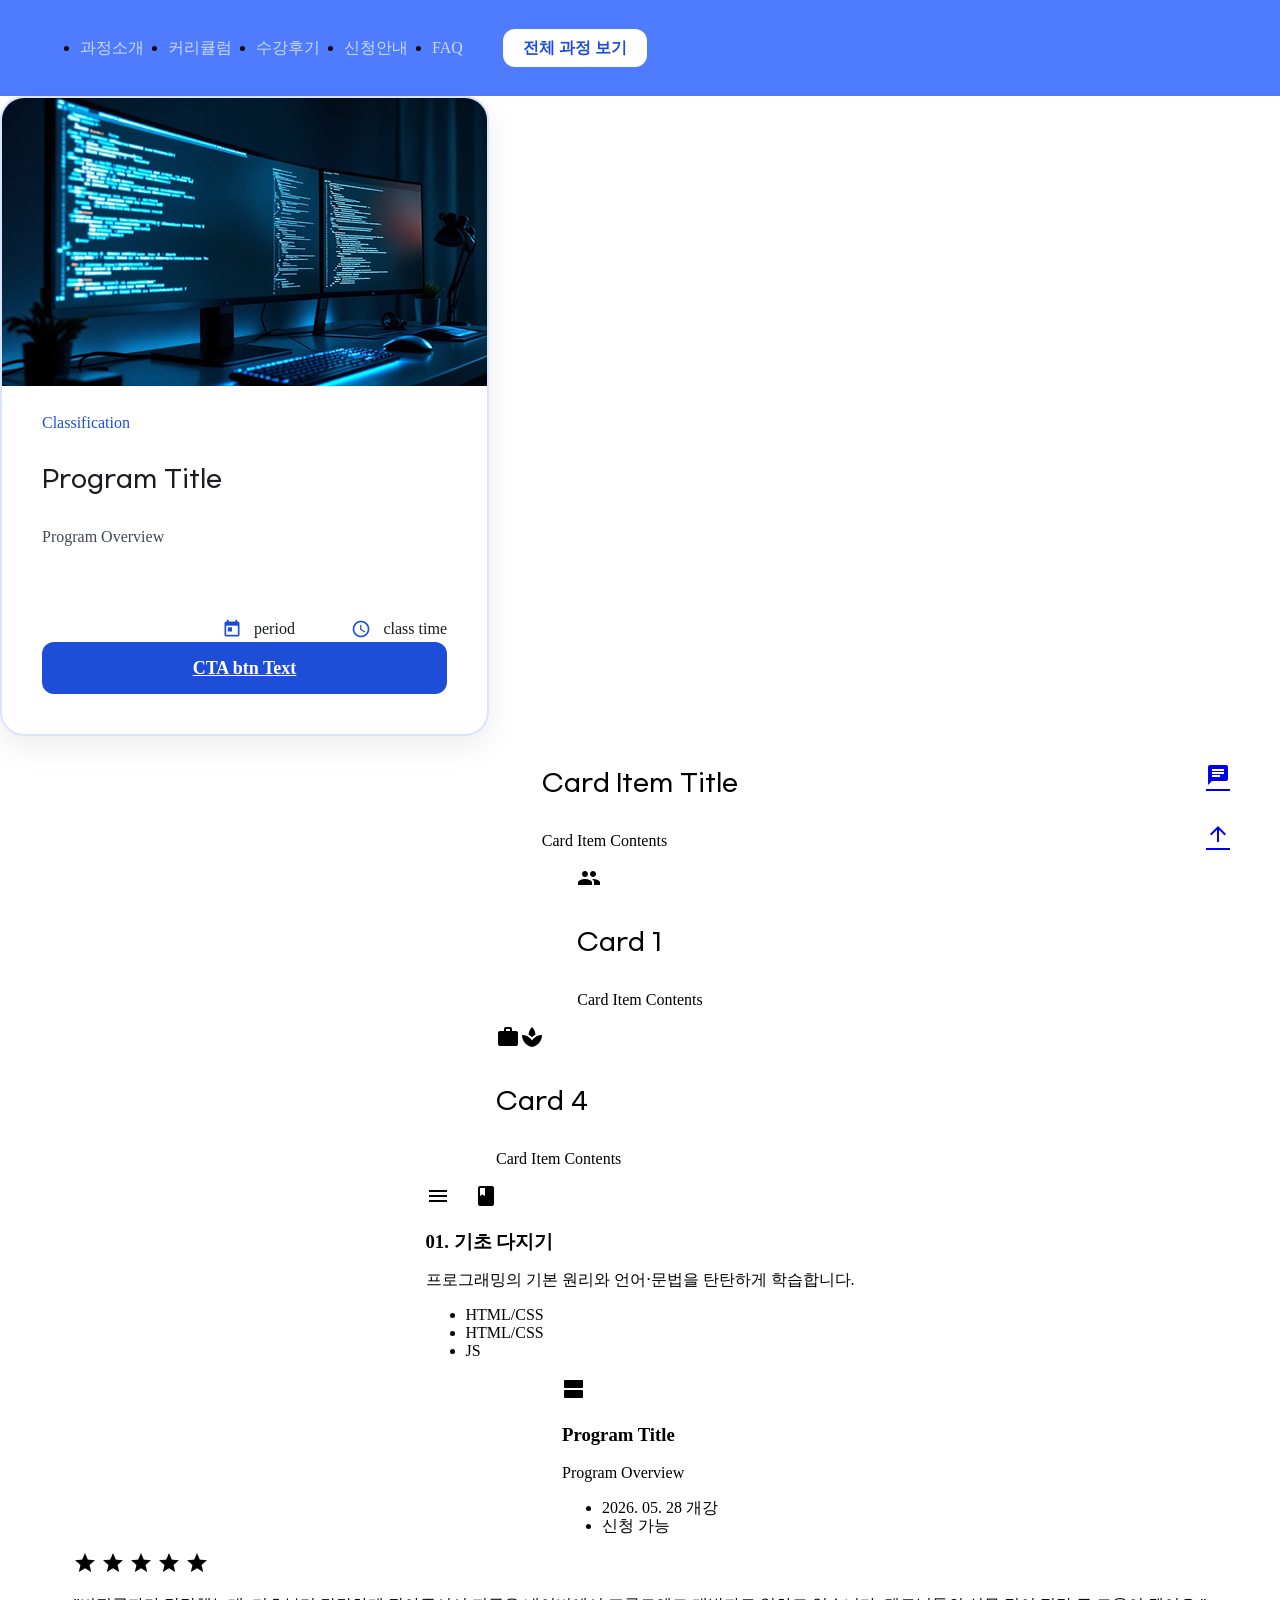
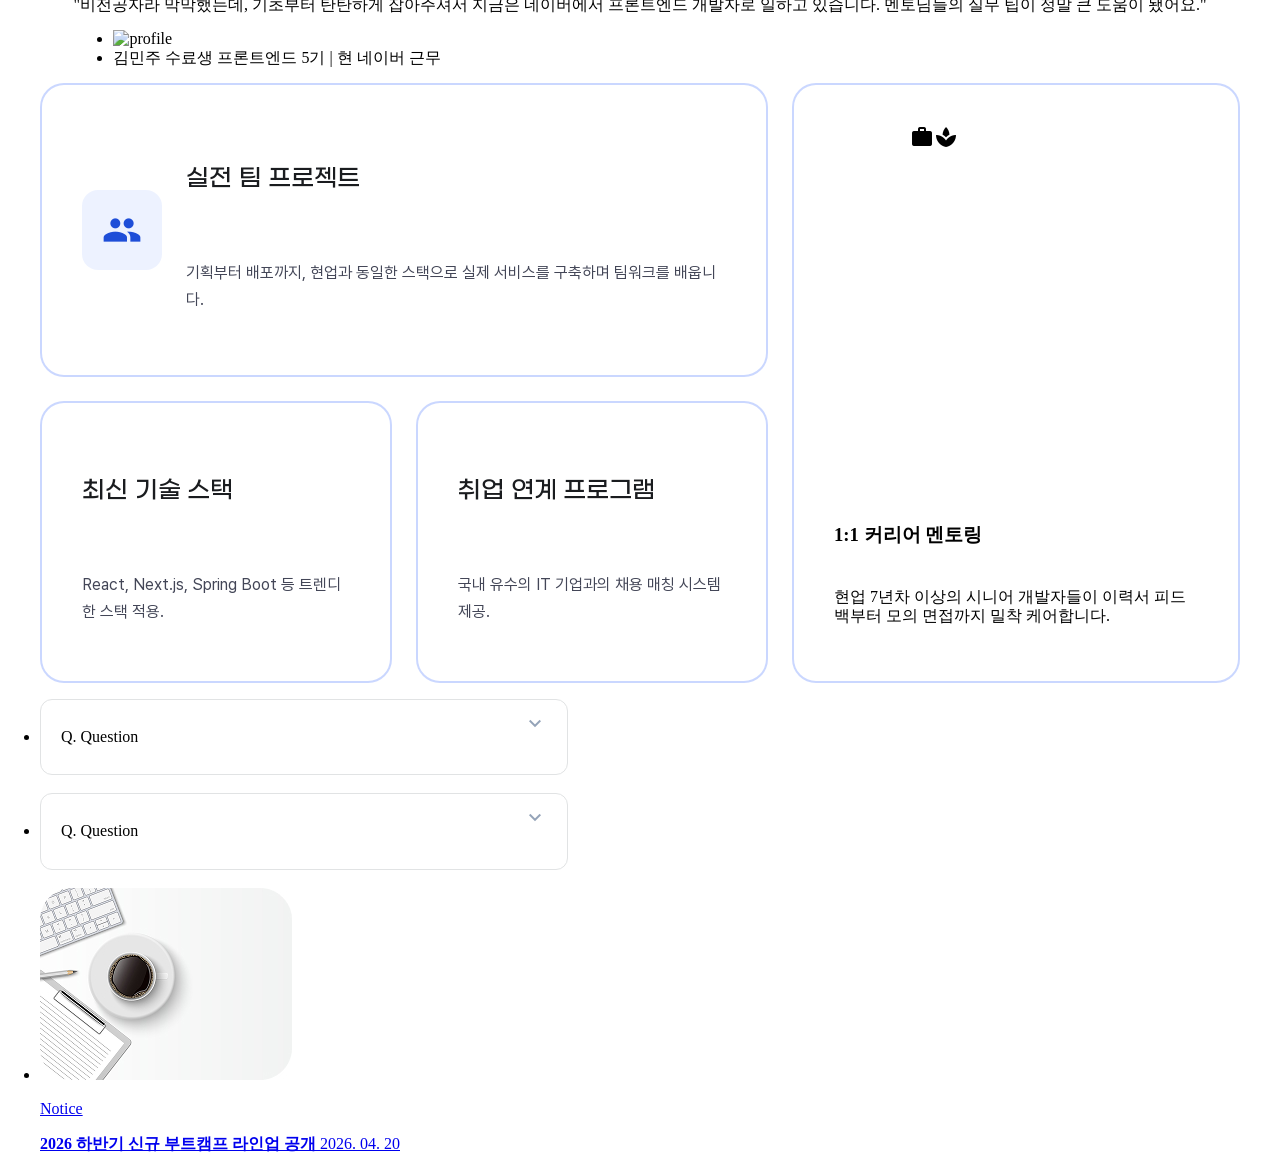
==== commit 7984bd44: "fix: 밸리데이터 오류 수정" ====
--- a/common.html
+++ b/common.html
@@ -181,7 +181,7 @@
       <!-- 카드 섹션 컴포넌트 - 배정호 작업 -->
       <section class="differentiator-section">
         <div class="container horizontal gap-m card-tall">
-          <div class="outer-card-box box vertical gap-m grow-2">
+          <div class="card-grid outer-card-box box vertical gap-m grow-2">
             <article class="horizontal-card-item box horizontal card grow-1 align-center">
               <span class="material-icons">group</span>
               <div class="text-box box vertical gap-s">
--- a/css/variables.css
+++ b/css/variables.css
@@ -23,7 +23,7 @@
 
   --dark-gray: #475569;
   --medium-gray: #94a3b8;
-  --medium-gray-30: #94A3B84D;
+  --medium-gray-alpha-30: #94a3b84d;
 
   --gray: #e1e3e4;
   --gray-alpha-50: #e1e3e480;
@@ -149,6 +149,7 @@
   --body-m-400: 400 14px/27px var(--font-pretendard);
   --body-m-500: 500 14px/27px var(--font-pretendard);
 
+  --caption-m-tight: 500 12px/100% var(--font-pretendard);
   --caption-m: 500 12px/27px var(--font-pretendard);
   --caption-s: 500 10px/27px var(--font-pretendard);
 
--- a/css/components.css
+++ b/css/components.css
@@ -3,10 +3,6 @@
 /* =======================
 button compnents - 이민호 작성
 버튼 컴포넌트 - 배정호 수정
-======================= */
-
-/* =======================
-Button Base Component 
 ======================= */
 
 .btn {
@@ -16,32 +12,46 @@
   border: none;
   text-decoration: none;
   cursor: pointer;
+  transition: 0.3s;
 }
 
 /* 크기/모양 */
 
 .btn-md {
   padding: 10px 20px;
+  box-sizing: border-box;
   border-radius: var(--radius-s-plus);
   font: var(--label-l);
 }
 
 .btn-rounded {
   padding: 8px 24px;
+  box-sizing: border-box;
   border-radius: 50px;
   font: var(--body-m-plus-500);
 }
 
 .btn-sm {
+  padding: 0;
+  box-sizing: border-box;
+  border-radius: var(--radius-m-plus);
+  align-items: center;
   width: 75px;
   height: 75px;
-  padding: 0;
-  border-radius: var(--radius-m-plus);
-}
-
-/* =======================
-버튼 컴포넌트 종료
-======================= */
+}
+
+/* 버튼 호버/액티브 시 밝기 */
+
+.btn:hover {
+  filter: brightness(0.85);
+}
+
+.btn:active {
+  filter: brightness(0.7);
+  box-shadow: var(--button-shadow);
+}
+
+/* 버튼 컴포넌트 종료 */
 
 /* #endregion */
 
@@ -49,87 +59,68 @@
 
 /* =======================
 뉴스카드 컴포넌트 -최예빈 작업
+뉴스카드 - 배정호 수정
 ======================= */
 
 /* 뉴스 리스트 컨테이너 (상단 여백 40) */
-.news-list-container {
-  margin-top: 40px;
-  padding: 0 16px; /* 좌우 여백 16 */
-  list-style: none;
-  display: flex;
-  flex-direction: column;
-}
-
-/* 리스트 아이템 & 구분선 (W 486 / Medium Gray 30%) */
-.news-list-item {
-  width: 486px;
-  padding: 24px 0; /* 아이템 간격 24 */
-  border-bottom: 1px solid rgba(160, 160, 160, 0.3);
-}
-
-.news-list-item:last-child {
+
+.news-item {
+  padding: 24px 0;
+  border-bottom: 1px solid var(--medium-gray-alpha-30);
+}
+
+.news-item:first-of-type {
+  padding-top: 0;
+}
+.news-item:last-of-type {
   border-bottom: none;
 }
 
-.news-link-group {
-  display: flex;
-  /*  이미지와 글씨 상단 맞춤 정렬 */
-  align-items: flex-start;
-  gap: 24px; /* 이미지와 텍스트 간격 24 */
-  text-decoration: none;
-}
-
-/*  이미지 규격 (126x96 / R 16) */
-.news-thumb-box {
-  width: 126px;
-  height: 96px;
+.news-link {
+  gap: 24px;
+}
+
+.news-link img {
+  max-width: 128px;
   border-radius: var(--radius-m);
+  border: 1px solid var(--medium-gray-alpha-30);
+  transition: 0.5s ease;
+}
+
+.news-content {
+  gap: 4px;
+}
+
+.news-content * {
+  max-width: 384px;
   overflow: hidden;
-  flex-shrink: 0;
-}
-
-.news-thumb-box img {
-  width: 100%;
-  height: 100%;
-  object-fit: cover;
-}
-
-/* 텍스트 영역 (상단 정렬을 위해 padding-top 제거) */
-.text-group {
-  display: flex;
-  flex-direction: column;
-  gap: 4px;
-}
-
-/*  라벨 (Inter Medium 12 / Crimson) */
-.news-label {
-  font-family: var(--font-pretendard); /* Inter에서 변경 */
-  font-size: var(--font-size-12);
-  font-weight: var(--weight-medium);
-  line-height: var(--line--height--full);
+  white-space: nowrap; /* 줄바꿈 금지 */
+  text-overflow: ellipsis; /* ... 표시 */
+}
+.news-content p {
+  font: var(--caption-m-tight);
   color: var(--crimson);
 }
-
-/*  제목 (Pretendard Medium 16 / LH 27 / Primary) */
-.news-title {
+.news-content h3 {
   font: var(--body-m-plus-500);
-  color: var(--primary); /* Brand/Primary */
-}
-.news-title:hover {
+  color: var(--primary);
+}
+.news-content time {
+  font: var(--caption-m-tight);
+  color: var(--medium-gray);
+}
+
+/* 호버 */
+
+.news-item a:hover img {
+  filter: brightness(0.8);
+}
+.news-item a:hover h3 {
   text-decoration: underline;
 }
 
-/*  날짜 (Inter Medium 12 / Medium Gray) */
-.news-date {
-  font-family: var(--font-pretendard); /* Inter에서 변경 */
-  font-size: var(--font-size-12);
-  font-weight: var(--weight-medium);
-  line-height: var(--line--height--full);
-  color: var(--medium-gray); /* Neutral/Medium Gray */
-}
-
-/* =======================
-뉴스카드 컴포넌트 -최예빈 작업 끝
+/* =======================
+뉴스카드 종료
 ======================= */
 
 /* #endregion */
@@ -461,29 +452,29 @@
 카드 그리드 스타일 - 배정호
 ======================= */
 
-.differentiator-section h3 {
+.card-grid h3 {
   font: var(--heading-m);
   color: var(--title-black);
 }
 
-.differentiator-section .verticlal-card-item h3 {
+.card-grid .verticlal-card-item h3 {
   color: var(--white);
 }
 
-.differentiator-section p {
+.card-grid p {
   font: var(--body-m-plus-400);
   color: var(--main-black);
 }
 
-.differentiator-section .verticlal-card-item p {
+.card-grid .verticlal-card-item p {
   color: var(--white-alpha-70);
 }
 
-.differentiator-section .icon-box {
+.card-grid .icon-box {
   height: 100%;
 }
 
-.differentiator-section .icon-box .material-icons {
+.card-grid .icon-box .material-icons {
   user-select: none;
   font-size: 125px;
   color: var(--white-alpha-60);
@@ -533,52 +524,61 @@
   border-radius: var(--radius-s-plus);
   display: flex;
   justify-content: space-between;
-}
-
-.accordion-question p {
+  background: var(--white);
+}
+
+.accordion-question .question-text {
   font: var(--body-m-plus-400);
-}
-
-.accordion-question span {
+  min-width: 422px;
+  overflow: hidden;
+  white-space: nowrap; /* 줄바꿈 금지 */
+  text-overflow: ellipsis; /* ... 표시 */
+}
+
+.accordion-question .material-icons {
   color: var(--medium-gray);
   user-select: none;
 }
 
 .accordion-answer {
   width: 100%;
-  height: 0;
+  max-height: 0;
   padding: 0 20px;
   overflow: hidden;
   opacity: 0;
+
   border: 1px solid var(--gray);
   border-radius: var(--radius-s-plus);
   display: flex;
   flex-direction: column;
   gap: 32px;
-  transition: 0.3s ease-out;
+  background: var(--white);
+
+  transition: 0.5s;
 }
 
 .accordion-answer p {
   font: var(--body-m-400);
+  color: var(--main-black);
 }
 
 .accordion-answer li {
   margin-left: 32px;
   list-style: circle;
-  font: var(--caption-m);
+  font: var(--body-m-400);
+}
+
+.accordion-input:checked ~ .accordion-question {
+  background: var(--super-light-gray);
 }
 
 .accordion-input:checked ~ .accordion-answer {
-  height: auto;
+  max-height: 1000px;
   padding: 24px 20px;
   opacity: 1;
 }
 
-.accordion-input:checked + .accordion-question {
-  background: var(--super-light-gray);
-}
-
-.accordion-input:checked + .accordion-question span {
+.accordion-input:checked + .accordion-question .material-icons {
   transform: rotate(180deg);
   color: var(--title-black);
 }
@@ -596,7 +596,7 @@
 /* #region FixedButton */
 
 /* =======================
-고정버튼 - 배정호 작업
+고정 ui - 배정호 작업
 ======================= */
 
 .fixed-ui {
@@ -608,15 +608,6 @@
   gap: 30px;
 }
 
-.fixed-button {
-  width: 75px;
-  height: 75px;
-  display: flex;
-  justify-content: center;
-  align-items: center;
-  border-radius: 20px;
-}
-
 /* =======================
 고정버튼 종료
 ======================= */
--- a/css/common.css
+++ b/css/common.css
@@ -71,6 +71,11 @@
   margin: 0 auto;
 }
 
+hr.container {
+  max-width: 960px;
+  color: var(--main-black);
+}
+
 /* top 이동시 스크롤 부드럽게 - 배정호 */
 html {
   scroll-behavior: smooth;
--- a/css/index.css
+++ b/css/index.css
@@ -1,69 +1,75 @@
 /* #region Header */
 
-/* =======================
-header작성 - 이민호 작성
-======================= */
+/* header작성 - 이민호 작성 */
 
 header {
   width: 100%;
+  height: 96px;
+  display: flex;
+  align-items: center;
   background: var(--secondary);
-}
-
-header .container {
-  height: 64px;
+  overflow: hidden;
+}
+
+header .header-inner {
+  height: 52px;
+  display: flex;
   margin: 0 auto;
   justify-content: space-between;
   align-items: center;
 }
 
-/* LOGO */
-
 .logo img {
   display: block;
+  width: 180px;
   height: 24px;
 }
 
-/* NAVIGATION */
 nav .list {
+  display: flex;
+  align-items: center;
   gap: 24px;
 }
 
-/* NAV */
+nav a {
+  color: var(--white-alpha-70);
+  text-decoration: none;
+  transition: 0.2s ease;
+}
 
 nav a:hover {
   color: var(--white);
 }
 
-/* CTA BUTTON */
+nav a.active {
+  color: var(--white);
+  padding-bottom: 3px;
+  border-bottom: 2px solid var(--white);
+}
+
 header .btn {
-  height: 40px;
-  box-shadow: var(--button-shadow);
+  height: 52px;
   transition: 0.2s ease;
 }
 
-/* CTA BUTTON */
-
-header .cta-btn-sub {
-  padding: 12px 24px;
-  border-radius: var(--radius-s-plus);
-  background: var(--white);
-  font: var(--caption-m);
-  color: var(--primary);
-  text-decoration: none;
-  transition: 0.3s;
-}
-
-header .cta-btn-sub:hover {
-  background: var(--white-hover);
-}
-
-header .cta-btn-sub:active {
-  background: var(--white-active);
-}
-
-/* =======================
-header 종료
-======================= */
+header .btn-sub {
+  padding: 10px 20px;
+  border-radius: 12px;
+  background: var(--main-button);
+  color: var(--title-black);
+}
+
+header .btn-sub:hover {
+  background: var(--main-hover);
+  color: var(--title-black);
+}
+
+header .btn-sub:active {
+  background: var(--main-active);
+  color: var(--title-black);
+}
+
+/* header 종료 */
 
 /* #endregion */
 
@@ -71,19 +77,22 @@
 
 /* =======================
 hero-section 최예빈 작업
+히어로 섹션 - 배정호 수정
 ======================= */
 
 /* 1. 기본 레이아웃 클래스 */
-.horizontal {
+/* common.css에 이미 있어요 */
+/* .horizontal {
   display: flex;
   flex-direction: row;
 }
 .vertical {
   display: flex;
   flex-direction: column;
-}
+} */
 
 /* 2. 히어로 섹션 전체 설정 */
+
 .hero-section {
   width: 100%;
   background-color: var(--white);
@@ -92,7 +101,7 @@
   overflow: visible;
 }
 
-.hero-container.horizontal {
+.hero-section .hero-container.horizontal {
   max-width: 1200px;
   margin: 0 auto;
   align-items: center;
@@ -101,7 +110,7 @@
 }
 
 /* 4. 왼쪽 텍스트 박스 */
-.hero-content-box.vertical {
+.hero-section .hero-content-box.vertical {
   width: 553px;
   gap: 32px;
   position: relative;
@@ -109,7 +118,7 @@
 }
 
 /* 뱃지 스타일 */
-.hero-content-box > span:first-child {
+.hero-section .hero-content-box > span:first-child {
   display: inline-flex;
   align-items: center;
   height: 32px;
@@ -122,36 +131,43 @@
   text-transform: uppercase;
 }
 
-.hero-title {
+.hero-section .hero-title {
   width: 553px;
   font: var(--display-500);
   color: var(--title-black);
   margin: 0;
 }
 
-.hero-subtitle {
+.hero-section .hero-subtitle {
   font: var(--heading-m);
   color: var(--main-black);
 }
 
-.hero-description {
+.hero-section .hero-description {
   font: var(--lead-m);
   color: var(--main-black);
 }
 
-.point-color {
+.hero-section .point-color {
   color: var(--primary);
   font-style: normal;
 }
 
 /* 5. 버튼 그룹 */
-.hero-cta-buttons.horizontal {
+
+.hero-cta-buttons a {
+  padding: 10px 32px;
+}
+
+/* 컴포넌트 + 패딩 조정으로 대체 */
+
+/* .hero-section .hero-cta-buttons.horizontal {
   align-items: center;
   gap: 12px;
   margin-top: 0;
 }
 
-.cta-btn-main {
+.hero-section .cta-btn-main {
   background-color: var(--primary);
   color: var(--white);
   padding: 10px 32px;
@@ -162,8 +178,13 @@
   align-items: center;
   justify-content: center;
 }
-
-.btn-sub {
+.hero-section .cta-btn-main:hover {
+  background-color: var(--primary-hover);
+}
+.hero-section .cta-btn-main:active {
+  background-color: var(--primary-active);
+}
+.hero-section .btn-sub {
   background: var(--main-button);
   color: var(--title-black);
   padding: 10px 32px;
@@ -174,9 +195,15 @@
   align-items: center;
   gap: 8px;
 }
+.hero-section .btn-sub:hover {
+  background: var(--main-button-hover);
+}
+.hero-section .btn-sub:active {
+  background: var(--main-button-active);
+} */
 
 /* 아이콘 폰트 스타일 추가 */
-.hero-section .btn-sub span.material-icons {
+/* .hero-section .btn-sub span.material-icons {
   background: transparent;
   background-color: transparent;
   padding: 0;
@@ -186,9 +213,9 @@
   font-size: var(--font-size-24);
   line-height: var(--line-height-32);
   display: inline-block;
-}
-
-.image-box {
+} */
+
+.hero-section .image-box {
   width: 520px;
   min-width: 520px;
   height: 450px;
@@ -201,7 +228,7 @@
 }
 
 /* 2. 이미지 (유리보다 아래에 배치) */
-.image-box img {
+.hero-section .image-box img {
   width: 100%;
   height: 100%;
   object-fit: cover;
@@ -214,7 +241,7 @@
 }
 
 /* 3. ★ 유리 속성 튀어나오게 하기 (사진 위로 얹기) */
-.image-box::after {
+.hero-section .image-box::after {
   content: "";
   position: absolute;
   top: 0;
@@ -243,7 +270,7 @@
 }
 
 /* 7. 통계 카드 */
-.hero-stats-card {
+.hero-section .hero-stats-card {
   position: absolute;
   left: -44px; /* 이미지 밖으로 튀어나오는 위치 */
   bottom: -20px;
@@ -260,7 +287,7 @@
   z-index: 20;
 }
 
-.card-icon {
+.hero-section .card-icon {
   width: 64px;
   height: 64px;
   background-color: var(--secondary);
@@ -271,13 +298,13 @@
   color: var(--white);
 }
 
-.card-icon .material-icons {
+.hero-section .card-icon .material-icons {
   font-size: 32px;
   line-height: var(--line-height-full); /* 카드 내 아이콘은 크게 */
 }
 
 /* 8. 카드 내부 텍스트 정렬 */
-.card-text.vertical {
+.hero-section .card-text.vertical {
   display: flex;
   flex-direction: column;
   gap: 0;
@@ -285,7 +312,7 @@
   justify-content: center;
 }
 
-.card-text strong {
+.hero-section .card-text strong {
   display: block;
   font-family: var(--font-gmarket);
   font-size: var(--font-size-36);
@@ -294,12 +321,12 @@
   font-weight: bold;
 }
 
-.card-text span {
+.hero-section .card-text span {
   font: var(--heading-x-x-s);
   color: var(--main-black);
 }
 
-header .btn:active {
+.hero-section header .btn:active {
   background: var(--primary-active);
 }
 
@@ -327,9 +354,11 @@
 }
 .testimonial-section .section-header h2 {
   font: var(--heading-l);
+  color: var(--title-black);
 }
 .testimonial-section .section-header p {
   font: var(--heading-s);
+  color: var(--main-black);
 }
 
 .testimonial-section .testimonial-list {
@@ -338,8 +367,14 @@
   margin-bottom: 32px;
 }
 
+.testimonial-card .testimonial-text,
+.testimonial-card .student-metadata {
+  color: var(--main-black);
+}
+
 .testimonial-section .testimonial-item {
   flex: 1 1 0;
+  padding: 32px;
 }
 
 .testimonial-section {
@@ -348,8 +383,13 @@
 
 /* 지원자격 섹션 */
 
-.requirements-intro {
-  margin-right: 24px;
+.requirements-section .container section {
+  max-width: 600px;
+}
+
+.requirements-section .requirements-intro {
+  box-sizing: border-box;
+  padding-right: 56px;
 }
 
 .requirements-section .requirements-summary-list {
@@ -380,68 +420,37 @@
   font: var(--caption-m);
 }
 
-/* FAQ 섹션 */
-
-.faq-news-section h2 {
+/* FAQ & NEWS 섹션 */
+
+.faq-news-section {
+  width: 100%;
+  display: flex;
+  flex-direction: column;
+  align-items: center;
+}
+
+.faq-section .faq-news-section h2 {
   font: var(--heading-l);
   color: var(--title-black);
   width: 100%;
 }
 
-.faq-section {
+.faq-section .faq-section {
   align-items: start;
 }
 
-/* News 섹션 */
-
+.faq-list {
+  padding-left: 8px;
+}
+
+.faq-section,
 .news-section {
   align-items: start;
 }
 
-.news-section h2 {
-  padding-left: 16px;
-}
-
-.news-section .news-list {
-  padding-left: 32px;
-}
-
-.news-list img {
-  border-radius: 16px;
-}
-
 .news-item {
-  padding: 20px 0;
-  border-bottom: 1px solid var(--medium-gray-30);
-}
-
-
-.news-item .news-link {
-  gap: 24px;
-}
-.news-item .news-category {
-  color: var(--crimson);
-}
-.news-item .news-title {
-  color: var(--primary);
-}
-.news-item .news-date {
-  color: var(--medium-gray);
-}
-
-.news-content {
-  gap: 4px;
-}
-
-.news-item:first-of-type {
-  padding-top: 0;
-}
-
-.news-item:last-of-type {
-  border: none;
-}
-
-
+  margin-left: 8px;
+}
 
 /* =======================
 전환 보조 자료 그룹 종료 
@@ -466,7 +475,7 @@
   justify-content: center;
   width: 100%;
   max-width: 1200px;
-  padding: 59px 60px;
+  padding: 60px;
   box-sizing: border-box;
   background: var(--bright-blue);
   border-radius: 40px;
@@ -479,21 +488,20 @@
 }
 
 /* 텍스트 그룹 */
-.text-group.vertical {
+.final-cta-section .text-group.vertical {
   align-items: center;
   gap: 32px; /* 타이틀과 설명 사이 간격 */
 }
 
-.text-group h2 {
+.final-cta-section .text-group h2 {
   font: var(--heading-m);
   color: var(--white);
   text-align: center;
 }
 
-.description-text p {
+.final-cta-section .description-text p {
   font: var(--lead-m);
-  color: var(--white);
-  opacity: 70%;
+  color: var(--white-alpha-70);
   text-align: center;
   line-height: 1.6;
 }
@@ -522,34 +530,11 @@
   text-decoration: none;
 
   /* 색상 변화만 부드럽게 적용 (위로 뜨지 않음) */
-  transition: background 0.1s ease;
-}
-
-/* 메인 버튼 (흰색) */
-.cta-btn-main {
-  background-color: var(--white);
-  color: var(--primary);
-}
-
-/* 서브 버튼 (세컨더리) */
-.btn-sub {
-  background-color: var(--secondary);
-  color: var(--white);
-}
-
-/* 마우스 올렸을 때 (Hover) */
-.final-cta-buttons a:hover {
-  background: var(--button-container-hover);
-}
-
-/* 클릭했을 때 (Active) */
-.final-cta-buttons a:active {
-  background: var(--button-container-active);
+  transition: 0.3s ease;
 }
 
 /* =======================
-최종 CTA 섹션 종료
-======================= */
+최종 CTA 섹션 종료 */
 
 /* #endregion */
 
@@ -559,178 +544,146 @@
 footer css작성 - 이민호 작성
 ======================= */
 
+/* footer */
 footer {
-  width: 100%;
   background: var(--super-light-gray);
-  padding: 64px 0 40px;
-}
-
-.differentiator-section .verticlal-card-item {
-  background: var(--primary);
-}
-
-/* 공통 */
-
-footer a {
-  text-decoration: none;
-}
-
+}
+
+/* container */
 footer .container {
-  max-width: 1200px;
-  margin: 0 auto;
-}
-
-/* FOOTER TOP */
-
+  padding: 64px 0 48px;
+}
+
+/* top */
 .footer-top {
-  display: flex;
   justify-content: space-between;
   align-items: flex-start;
-  gap: 80px;
-}
-
-/* BRAND */
-
+  gap: 48px;
+}
+
+/* brand */
 .footer-brand {
-  display: flex;
-  flex-direction: column;
-  width: 240px;
+  width: 264px;
   gap: 24px;
 }
 
+/* logo */
 .footer-brand .logo {
-  display: flex;
   align-items: center;
   gap: 8px;
 }
 
 .footer-brand .logo .material-icons {
-  font-size: 18px;
+  font-size: 24px;
   color: var(--primary);
 }
 
 .footer-brand .logo h2 {
-  font: var(--label-m-700);
-  color: var(--title-black);
-}
-
+  font: var(--heading-x-x-s);
+  color: var(--title-black);
+}
+
+/* text */
 .footer-brand p {
-  font: var(--caption-m);
-  color: var(--main-black);
-  line-height: 1.8;
-}
-
+  font: var(--body-m-400);
+  color: var(--dark-gray);
+}
+
+/* icons */
 .footer-brand .icons {
-  display: flex;
-  gap: 12px;
+  gap: 6px;
 }
 
 .footer-brand .icons .material-icons {
-  font-size: 18px;
+  font-size: 24px;
+  color: var(--medium-gray);
+}
+
+/* nav */
+.footer-nav {
+  width: 264px;
+  gap: 24px;
+}
+
+/* title */
+.footer-nav h3 {
+  font: var(--heading-x-x-s);
+  color: var(--near-black);
+  text-transform: capitalize;
+}
+
+/* list */
+footer ul {
+  padding: 0;
+  margin: 0;
+}
+
+footer li {
+  list-style: none;
+}
+
+.footer-nav .list {
+  gap: 16px;
+}
+
+/* link */
+.footer-nav a {
+  font: var(--body-m-400);
   color: var(--dark-gray);
-  cursor: pointer;
-  transition: 0.3s;
-}
-
-.footer-brand .icons .material-icons:hover {
+  text-decoration: none;
+  transition: 0.2s ease;
+}
+
+.footer-nav a:hover {
   color: var(--primary);
 }
 
-/* NAV */
-
-.footer-nav-program,
-.footer-nav-company,
-.footer-nav-follow-us {
-  display: flex;
-  flex-direction: column;
-  gap: 20px;
-}
-
-.footer-nav-program h3,
-.footer-nav-company h3,
-.footer-nav-follow-us h3 {
-  font: var(--caption-m);
-  font-weight: var(--weight-bold);
-  text-transform: capitalize;
-  color: var(--title-black);
-}
-
-.footer-nav-program .vertical,
-.footer-nav-company .vertical,
-.footer-nav-follow-us .vertical {
-  display: flex;
-  flex-direction: column;
-  gap: 14px;
-}
-
-.footer-nav-program a,
-.footer-nav-company a,
-.footer-nav-follow-us a {
-  font: var(--caption-m);
-  color: var(--main-black);
-  transition: 0.3s;
-}
-
-.footer-nav-program a:hover,
-.footer-nav-company a:hover,
-.footer-nav-follow-us a:hover {
-  color: var(--primary);
-}
-
-/* follow us 아이콘 */
-
-.footer-nav-follow-us .horizontal {
-  display: flex;
+/* follow */
+.footer-nav li.horizontal {
   align-items: center;
   gap: 8px;
 }
 
-.footer-nav-follow-us .material-icons {
-  font-size: 16px;
+.footer-nav li.horizontal .material-icons {
+  font-size: 20px;
   color: var(--dark-gray);
 }
 
-/* LINE */
-
+/* divider */
 footer hr {
   width: 100%;
-  height: 1px;
+  height: 2px;
+  margin: 48px 0;
   border: none;
   background: var(--gray);
-  margin: 56px 0 32px;
-}
-
-/* FOOTER BOTTOM */
-
+}
+
+/* bottom */
 .footer-bottom {
-  display: flex;
   justify-content: space-between;
   align-items: center;
 }
 
+/* copy */
 .footer-bottom p {
-  font: var(--caption-s);
+  font: var(--caption-m);
   color: var(--medium-gray);
 }
 
-.footer-bottom .vertical {
-  display: flex;
+/* legal */
+.legal-links {
   gap: 32px;
 }
 
-.footer-bottom a {
-  font: var(--caption-s);
+.legal-links a {
+  font: var(--caption-m);
   color: var(--medium-gray);
-  transition: 0.3s;
-}
-
-.footer-bottom a:hover {
+  text-decoration: none;
+  transition: 0.2s ease;
+}
+
+.legal-links a:hover {
   color: var(--primary);
-}
-
-/* 임시 크기 조정 */
-img {
-  max-width: 400px;
 }
 /* =======================
 Footer 종료
@@ -744,24 +697,17 @@
 고정 버튼 스타일 - 배정호 작업
 ======================= */
 
-.fixed-text {
+.btn-sm a {
   color: var(--white);
-}
-
-.contact-us-button {
+  font-size: 48px;
+}
+
+.contact-btn {
   background: var(--secondary);
 }
 
-.contact-us-button a {
-  font-size: 48px;
-}
-
-.top-button {
+.top-btn {
   background: var(--button-container);
-}
-
-.top-button a {
-  font-size: 48px;
 }
 
 /* =======================
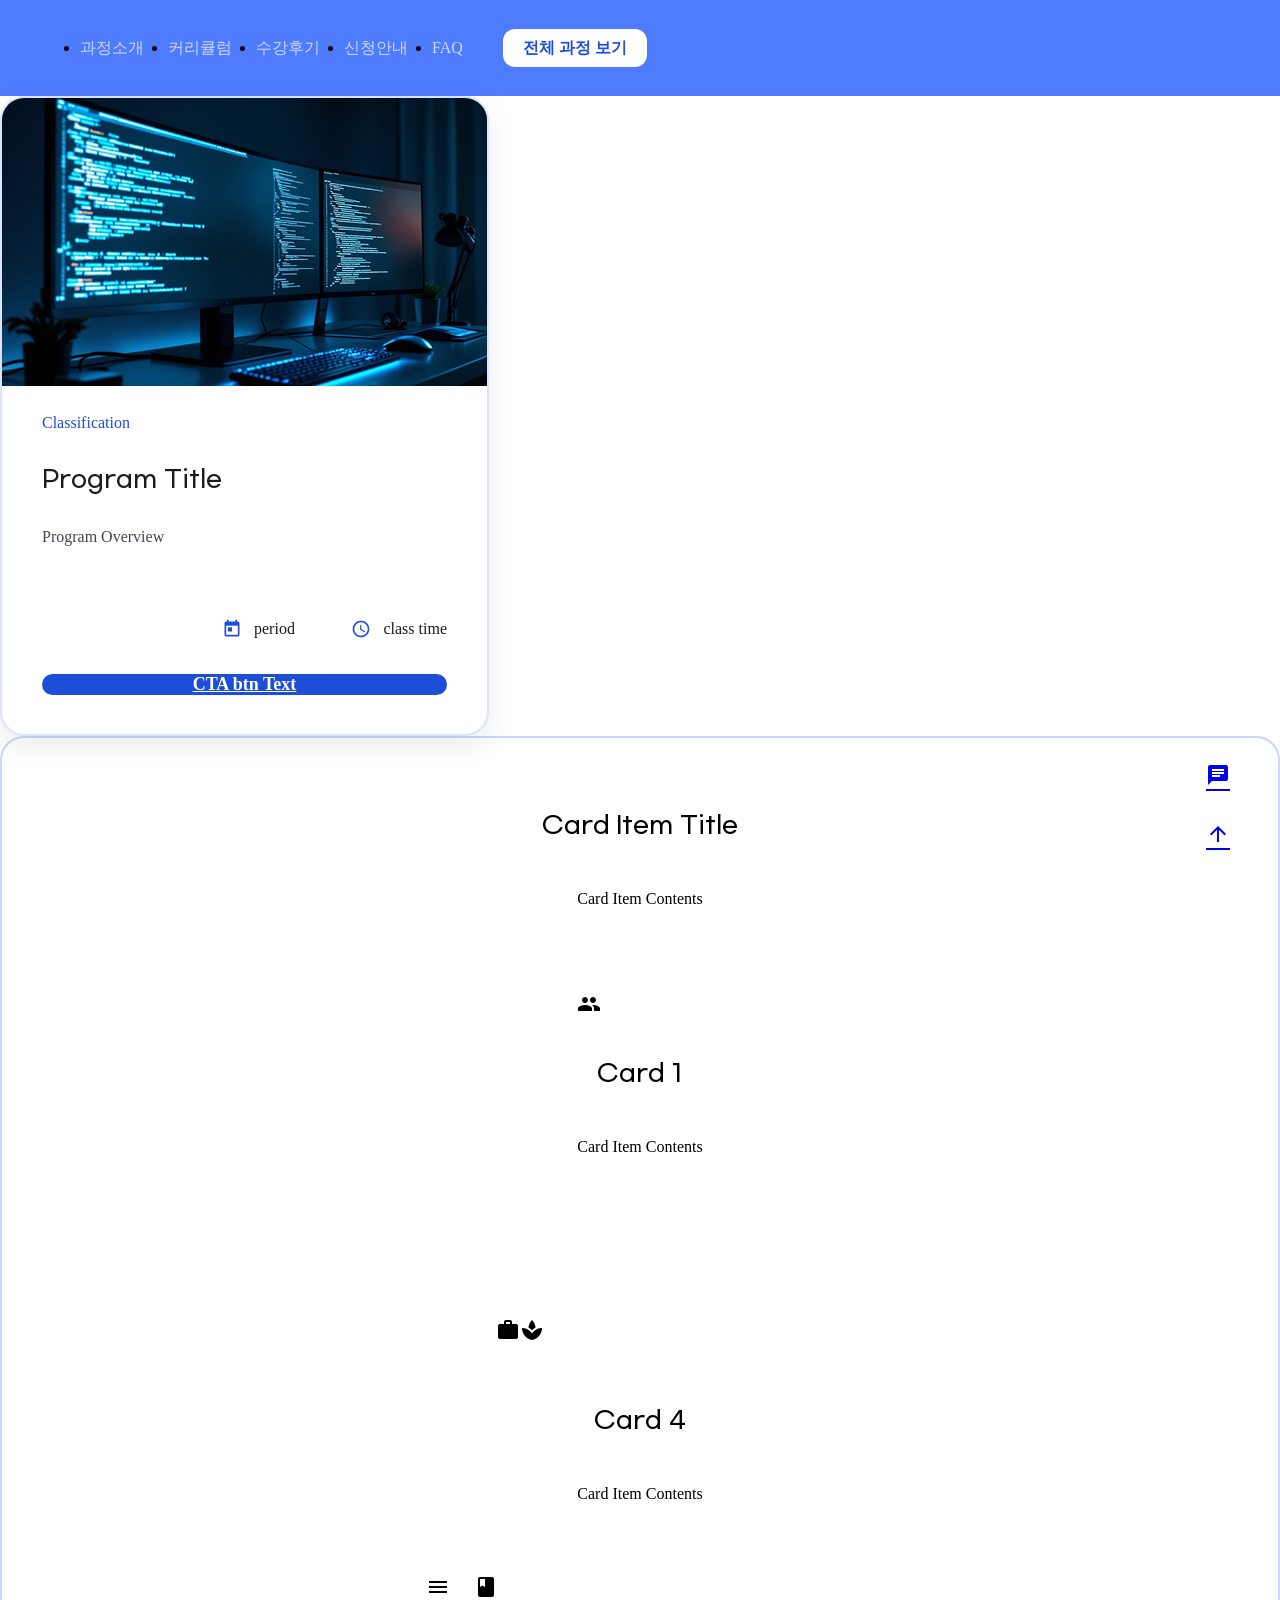
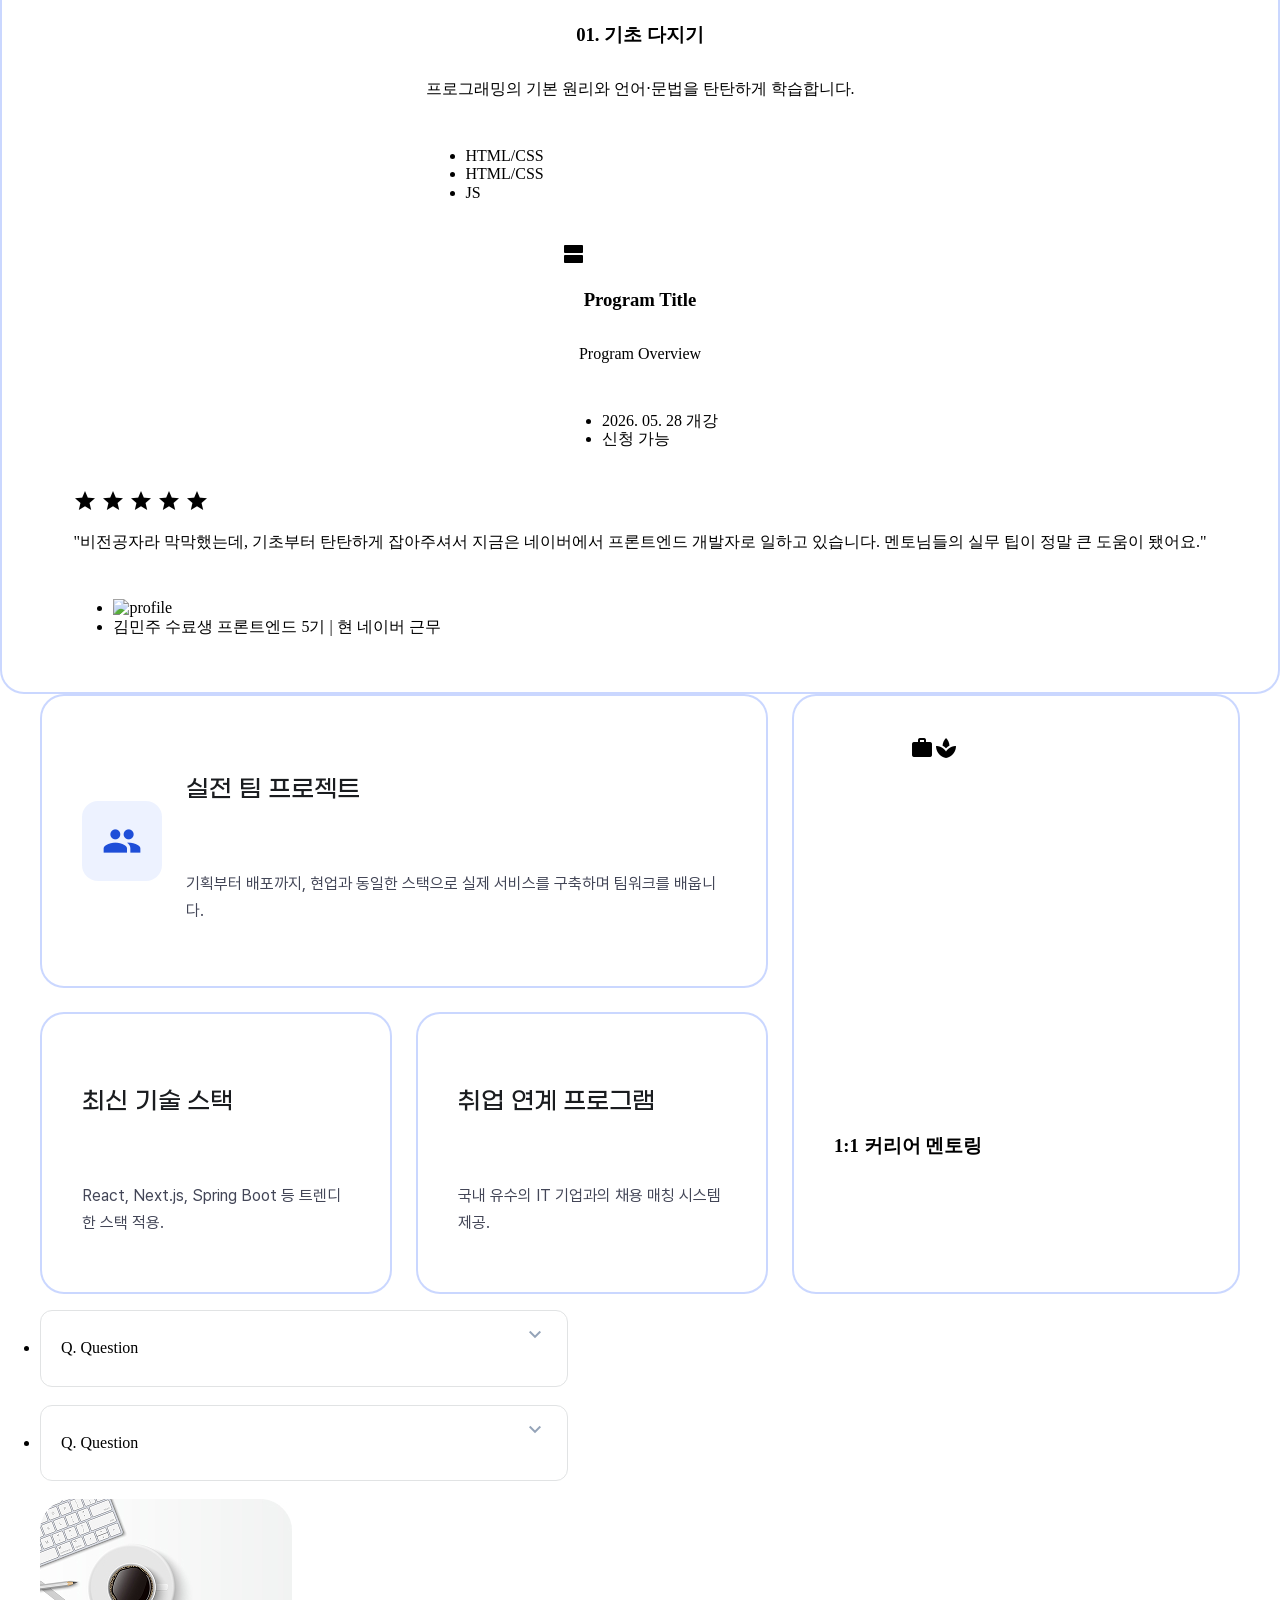
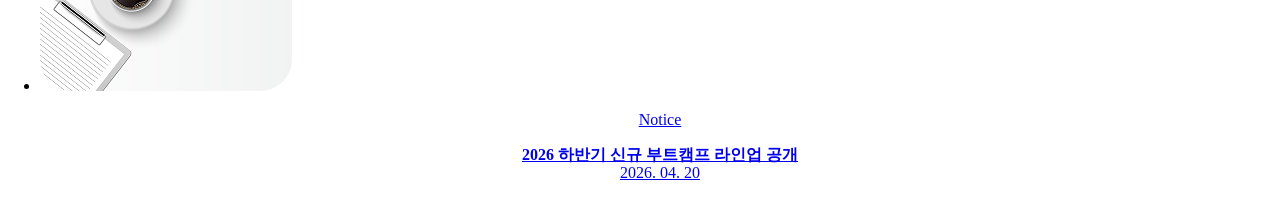
==== commit 60db91ba: "feat: trust 섹션 HTML 구조 수정, 클래스명 작성, css 작성" ====
--- a/common.html
+++ b/common.html
@@ -3,7 +3,10 @@
   <head>
     <meta charset="UTF-8" />
     <meta name="viewport" content="width=device-width, initial-scale=1.0" />
-    <link href="https://fonts.googleapis.com/icon?family=Material+Icons" rel="stylesheet" />
+    <link
+      href="https://fonts.googleapis.com/icon?family=Material+Icons"
+      rel="stylesheet"
+    />
     <link rel="stylesheet" href="css/normalize.css" />
     <link rel="stylesheet" href="css/reset.css" />
     <link rel="stylesheet" href="css/variables.css" />
@@ -81,7 +84,7 @@
       </article>
 
       <!-- 기본 카드 - 김해나 작업 -->
-      <section class="cards">
+      <section class="card">
         <!-- 1*1 카드 -->
         <div class="iconcard-1-1 text-group">
           <p class="heading-m">Card Item Title</p>
@@ -90,7 +93,7 @@
 
         <!-- 2*1 카드 -->
         <div class="iconcard-2-1">
-          <div class="icon-box">
+          <div class="card-icon">
             <span class="material-icons">groups </span>
           </div>
           <div class="text-group">
@@ -101,7 +104,7 @@
 
         <!-- 1*2 파란색 카드 -->
         <div class="iconcard-1-2">
-          <div class="icon-box-big">
+          <div class="card-icon-big">
             <span class="material-icons">workspace_premium </span>
           </div>
           <div class="text-group">
@@ -112,12 +115,14 @@
 
         <!-- 커리큘럼 섹션 - 아이콘 카드 -->
         <div class="icon-vertical-card-tag">
-          <div class="icon-box-small">
+          <div class="card-icon-small">
             <span class="material-icons">menu_book </span>
           </div>
           <div class="text-group">
             <h3>01. 기초 다지기</h3>
-            <p class="description">프로그래밍의 기본 원리와 언어⋅문법을 탄탄하게 학습합니다.</p>
+            <p class="description">
+              프로그래밍의 기본 원리와 언어⋅문법을 탄탄하게 학습합니다.
+            </p>
           </div>
           <div class="list-group">
             <ul>
@@ -158,15 +163,19 @@
           <div class="student-content">
             <div class="text-group">
               <p class="testimonial-description">
-                "비전공자라 막막했는데, 기초부터 탄탄하게 잡아주셔서 지금은 네이버에서 프론트엔드 개발자로 일하고
-                있습니다. 멘토님들의 실무 팁이 정말 큰 도움이 됐어요."
+                "비전공자라 막막했는데, 기초부터 탄탄하게 잡아주셔서 지금은
+                네이버에서 프론트엔드 개발자로 일하고 있습니다. 멘토님들의 실무
+                팁이 정말 큰 도움이 됐어요."
               </p>
             </div>
 
             <div class="rating-comment">
               <ul>
                 <li>
-                  <img src="https://dummyimage.com/48x48/000/fff.png" alt="profile" />
+                  <img
+                    src="https://dummyimage.com/48x48/000/fff.png"
+                    alt="profile"
+                  />
                 </li>
                 <li>
                   김민주 수료생
@@ -182,11 +191,16 @@
       <section class="differentiator-section">
         <div class="container horizontal gap-m card-tall">
           <div class="card-grid outer-card-box box vertical gap-m grow-2">
-            <article class="horizontal-card-item box horizontal card grow-1 align-center">
+            <article
+              class="horizontal-card-item box horizontal card grow-1 align-center"
+            >
               <span class="material-icons">group</span>
               <div class="text-box box vertical gap-s">
                 <h3>실전 팀 프로젝트</h3>
-                <p>기획부터 배포까지, 현업과 동일한 스택으로 실제 서비스를 구축하며 팀워크를 배웁니다.</p>
+                <p>
+                  기획부터 배포까지, 현업과 동일한 스택으로 실제 서비스를
+                  구축하며 팀워크를 배웁니다.
+                </p>
               </div>
             </article>
             <div class="inner-card-box box horizontal gap-m grow-1">
@@ -195,18 +209,25 @@
                 <p>React, Next.js, Spring Boot 등 트렌디한 스택 적용.</p>
               </article>
               <article class="card-item box vertical card grow-1 gap-s">
-                <h3 class="">취업 연계 프로그램</h3>
-                <p class="">국내 유수의 IT 기업과의 채용 매칭 시스템 제공.</p>
+                <h3 class="heading-m">취업 연계 프로그램</h3>
+                <p class="description">
+                  국내 유수의 IT 기업과의 채용 매칭 시스템 제공.
+                </p>
               </article>
             </div>
           </div>
-          <article class="verticlal-card-item box vertical card grow-1 justify-between">
+          <article
+            class="verticlal-card-item box vertical card grow-1 justify-between"
+          >
             <div class="icon-box box horizontal justify-end">
               <span class="material-icons">workspace_premium</span>
             </div>
             <div class="text-box box vertical gap-xs">
               <h3>1:1 커리어 멘토링</h3>
-              <p>현업 7년차 이상의 시니어 개발자들이 이력서 피드백부터 모의 면접까지 밀착 케어합니다.</p>
+              <p>
+                현업 7년차 이상의 시니어 개발자들이 이력서 피드백부터 모의
+                면접까지 밀착 케어합니다.
+              </p>
             </div>
           </article>
         </div>
@@ -270,7 +291,9 @@
 
             <div class="text-group">
               <p class="news-label">Notice</p>
-              <strong class="news-title">2026 하반기 신규 부트캠프 라인업 공개</strong>
+              <strong class="news-title"
+                >2026 하반기 신규 부트캠프 라인업 공개</strong
+              >
               <span class="news-date">2026. 04. 20</span>
             </div>
           </a>
--- a/css/components.css
+++ b/css/components.css
@@ -188,16 +188,11 @@
 
 .card {
   display: flex;
-
   box-sizing: border-box;
-
   padding: 40px;
-
   border: 2px solid var(--secondary-alpha-30);
   border-radius: 24px;
-
   background: var(--white);
-
   gap: 24px;
 }
 
@@ -205,7 +200,7 @@
 
 .grow-1 {
   flex: 1;
-  min-width: 192px;
+  min-width: 92px;
 }
 
 .grow-2 {
@@ -238,7 +233,7 @@
 }
 
 .card-tall {
-  height: 600px;
+  min-height: 600px;
 }
 
 .card-extra-tall {
--- a/css/index.css
+++ b/css/index.css
@@ -335,6 +335,109 @@
 /* #region Support */
 
 /* =======================
+신뢰 그룹 스타일 - 김해나
+======================= */
+.trust-section hr {
+  width: 100%;
+  height: 2px;
+  border: none;
+  background: var(--gray);
+}
+
+.text-group {
+  display: flex;
+  flex-direction: column;
+  justify-content: center;
+  align-items: center;
+  margin-bottom: 32px;
+}
+
+.trust-section .text-group .data-box {
+  width: 1200px;
+  height: 240px;
+
+  background: var(--white);
+  border-radius: 24px;
+  border: 2px solid var(--secondary-alpha-30);
+  margin-top: 32px;
+}
+
+.trust-section .data-list {
+  display: flex;
+  justify-content: space-between;
+  width: 100%;
+  padding: 64px 96px;
+}
+
+.trust-section .data-list li {
+  flex: 1;
+  display: flex;
+  flex-direction: column;
+  justify-content: center;
+  gap: 32px;
+  align-items: center;
+}
+
+.trust-section .data-list li:not(:last-child) {
+  border-right: 1px solid rgba(225, 227, 228, 0.6);
+}
+
+.trust-section .data-list strong {
+  display: block;
+}
+
+/* 차별화 요소 섹션 */
+
+.differentiator-section .verticlal-card-item .card-icon-big {
+  color: var(--white-alpha-60);
+}
+
+.differentiator-section .verticlal-card-item p {
+  color: var(--white-alpha-70);
+}
+
+/* 수료생 주요 취업 현황 섹션 */
+
+.employment-status-section .text-group {
+  display: flex;
+  justify-content: center;
+  align-items: center;
+}
+
+.employment-status-section .logo-box {
+  display: flex;
+  flex-direction: column;
+  align-items: center;
+  background: var(--secondary-alpha-10);
+  border-radius: 24px;
+  border: 2px solid var(--main-black);
+}
+
+.employment-status-section .employment-status-column {
+  display: flex;
+  align-items: center;
+  width: 992px;
+  padding: 64px 104px;
+}
+
+.employment-status-section .employment-status-column:first-child {
+  justify-content: space-between;
+}
+
+.employment-status-section .employment-status-column:not(:first-child) {
+  justify-content: space-around;
+}
+
+.employment-status-section .logo-box img {
+  height: 55px;
+  width: auto;
+}
+
+/* =======================
+신뢰 그룹 종료
+======================= */
+
+/* =======================
 전환 보조 자료 그룹 스타일 - 배정호
 ======================= */
 
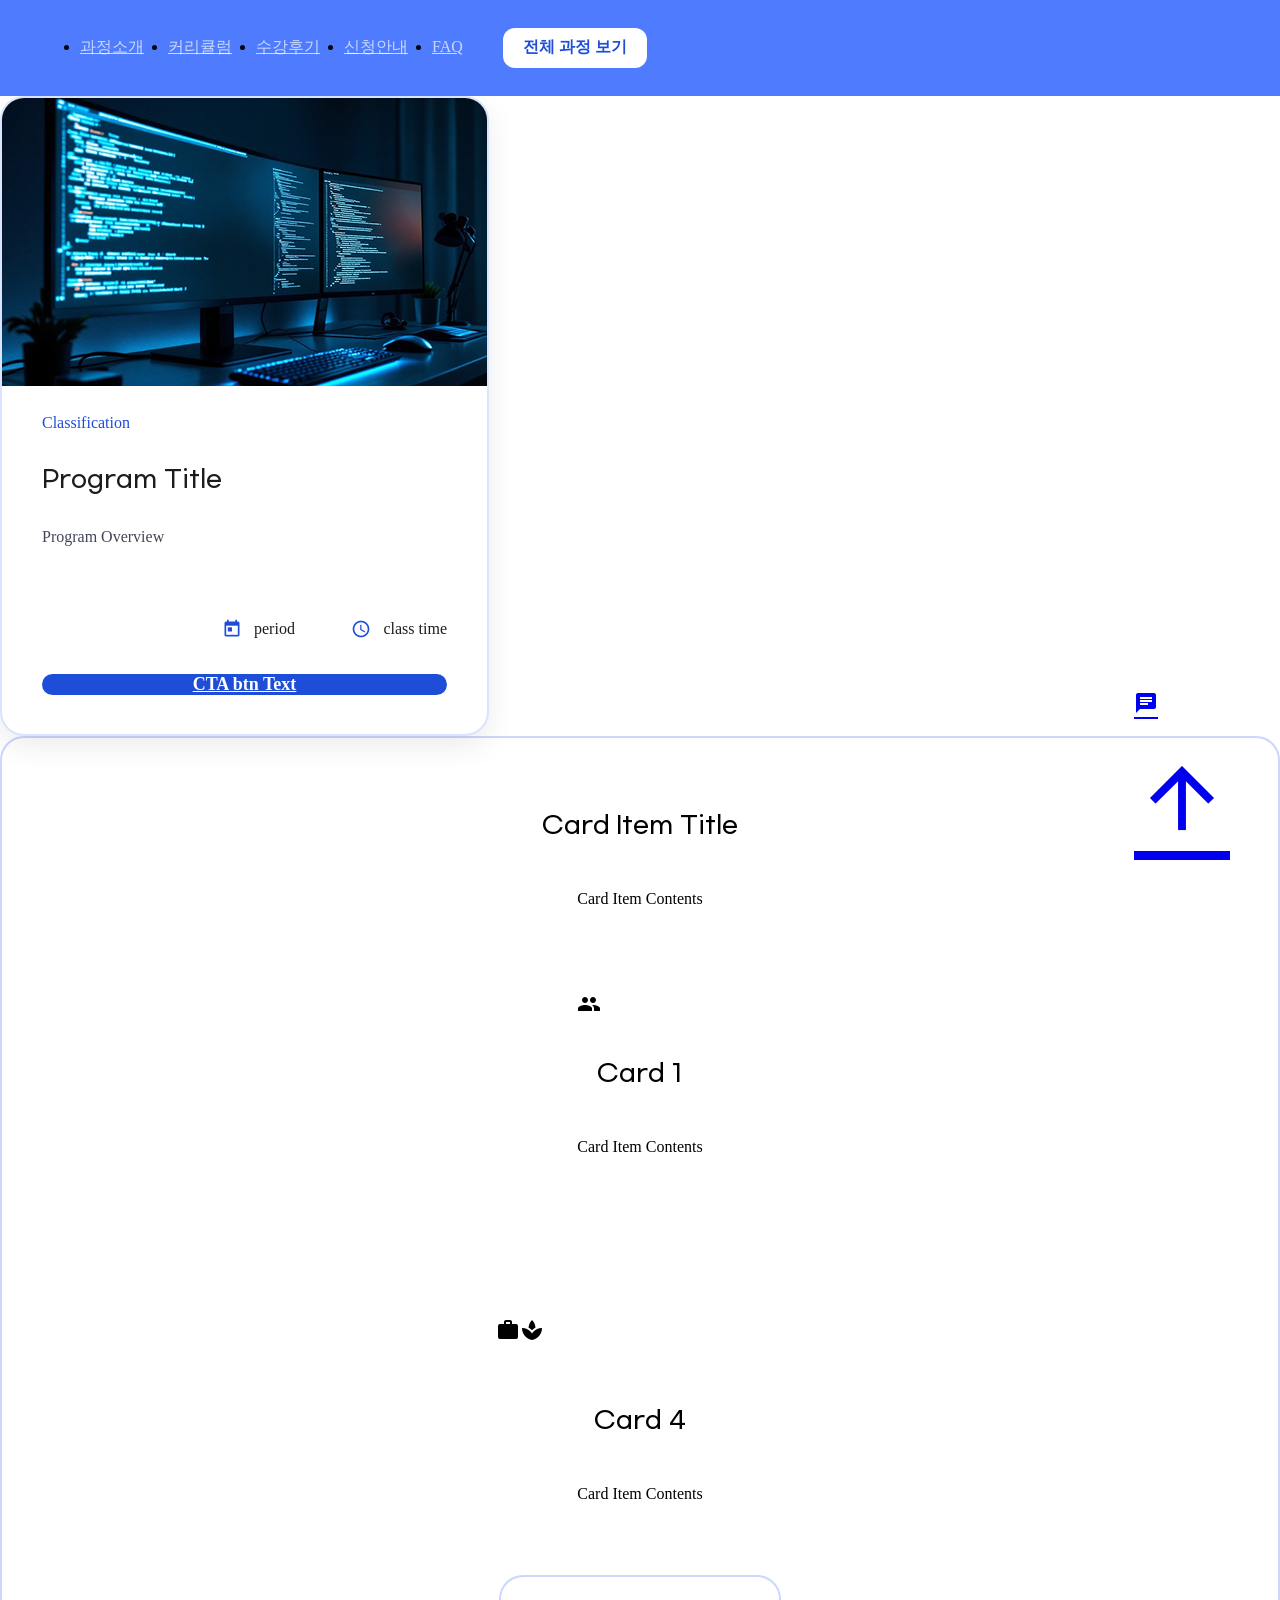
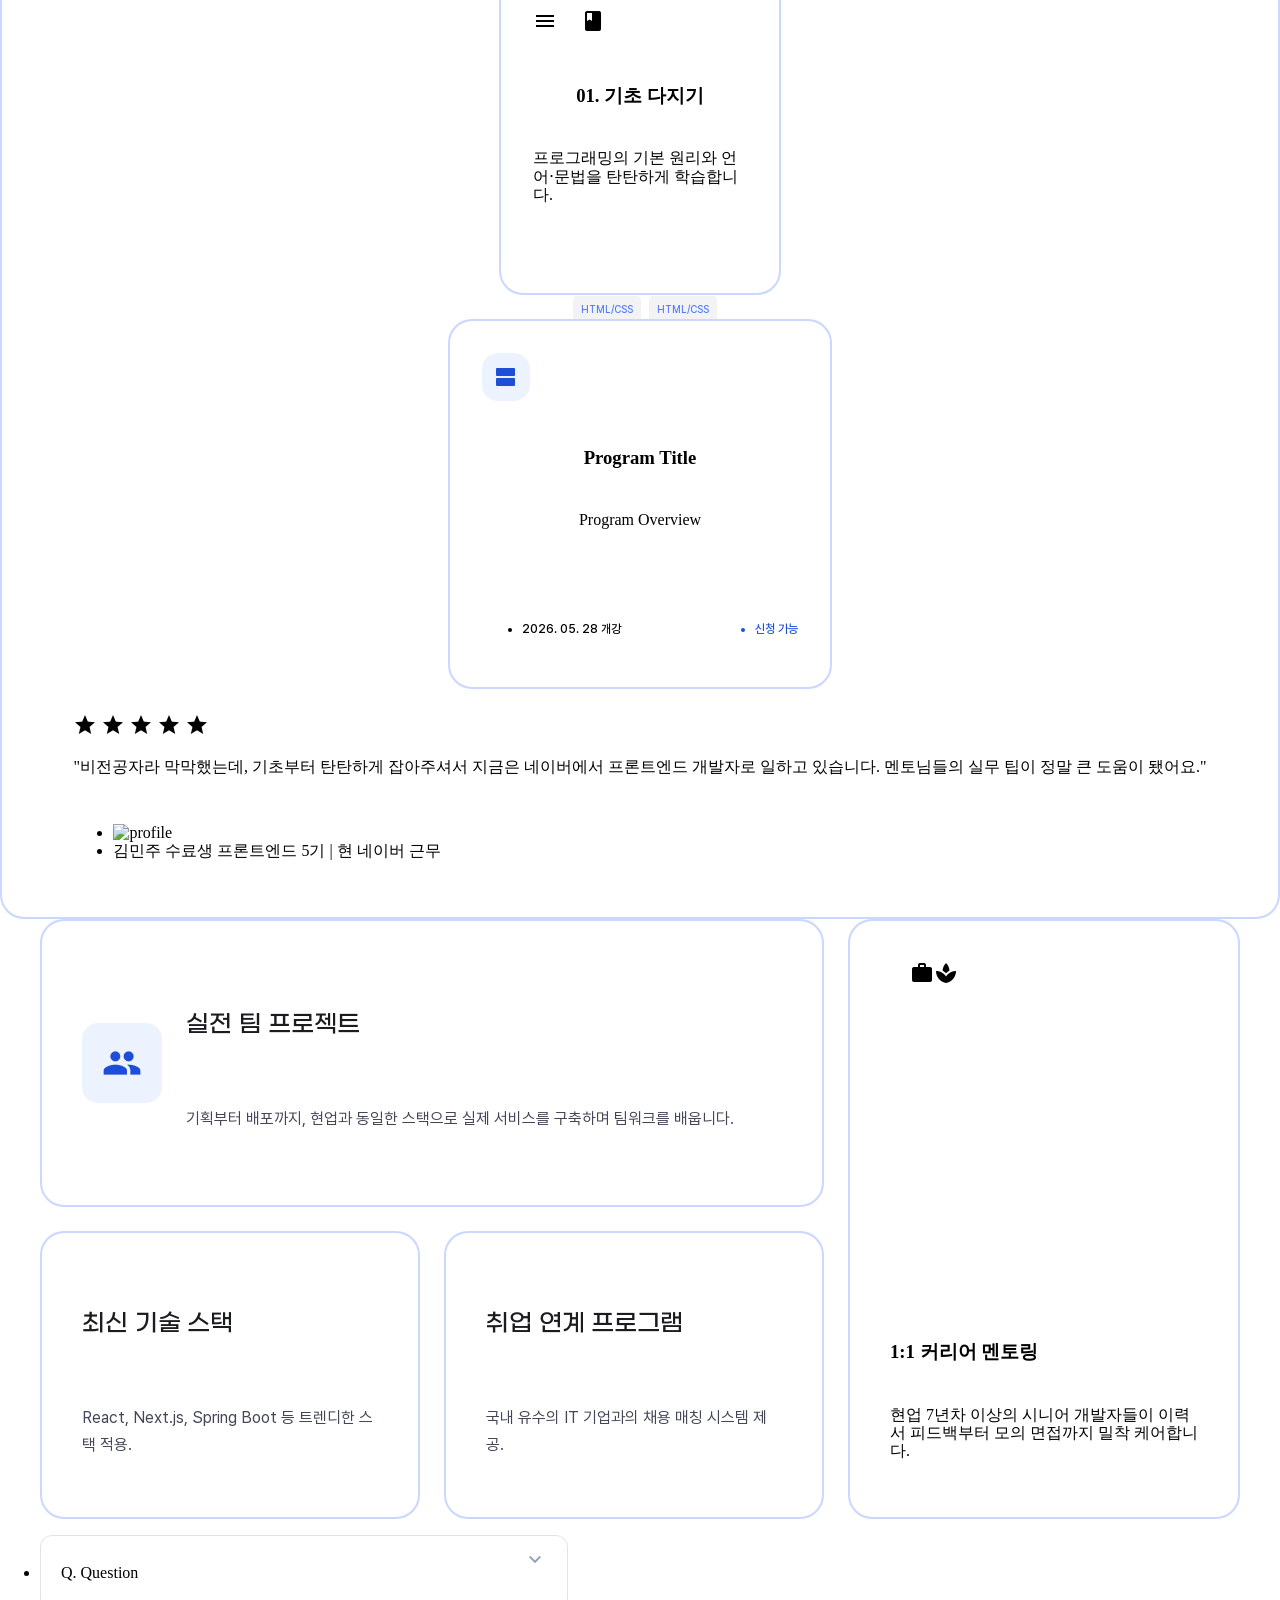
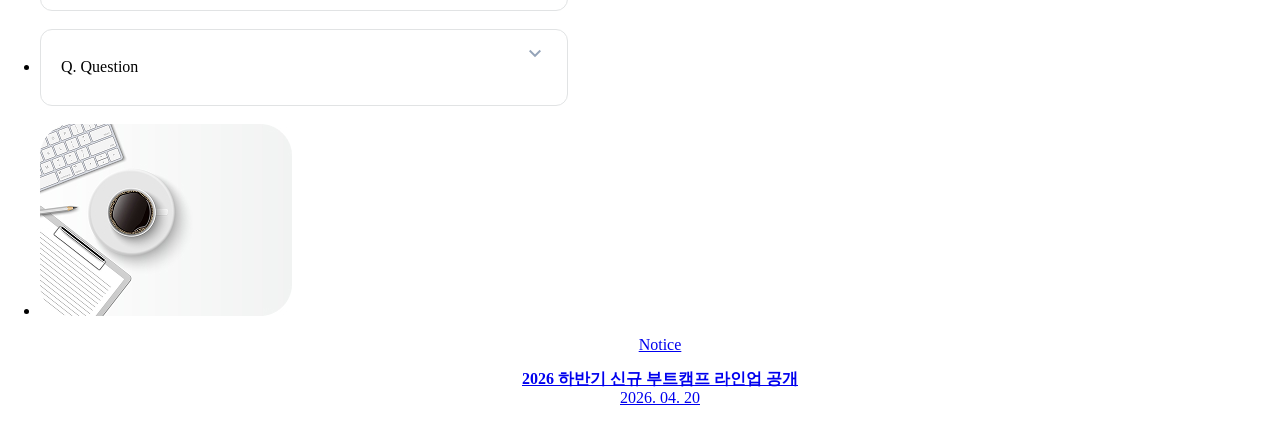
==== commit bb485865: "fix: 필터 라디오 -> 버튼, 고정버튼 zindex 추가" ====
--- a/common.html
+++ b/common.html
@@ -3,10 +3,7 @@
   <head>
     <meta charset="UTF-8" />
     <meta name="viewport" content="width=device-width, initial-scale=1.0" />
-    <link
-      href="https://fonts.googleapis.com/icon?family=Material+Icons"
-      rel="stylesheet"
-    />
+    <link href="https://fonts.googleapis.com/icon?family=Material+Icons" rel="stylesheet" />
     <link rel="stylesheet" href="css/normalize.css" />
     <link rel="stylesheet" href="css/reset.css" />
     <link rel="stylesheet" href="css/variables.css" />
@@ -120,9 +117,7 @@
           </div>
           <div class="text-group">
             <h3>01. 기초 다지기</h3>
-            <p class="description">
-              프로그래밍의 기본 원리와 언어⋅문법을 탄탄하게 학습합니다.
-            </p>
+            <p class="description">프로그래밍의 기본 원리와 언어⋅문법을 탄탄하게 학습합니다.</p>
           </div>
           <div class="list-group">
             <ul>
@@ -163,19 +158,15 @@
           <div class="student-content">
             <div class="text-group">
               <p class="testimonial-description">
-                "비전공자라 막막했는데, 기초부터 탄탄하게 잡아주셔서 지금은
-                네이버에서 프론트엔드 개발자로 일하고 있습니다. 멘토님들의 실무
-                팁이 정말 큰 도움이 됐어요."
+                "비전공자라 막막했는데, 기초부터 탄탄하게 잡아주셔서 지금은 네이버에서 프론트엔드 개발자로 일하고
+                있습니다. 멘토님들의 실무 팁이 정말 큰 도움이 됐어요."
               </p>
             </div>
 
             <div class="rating-comment">
               <ul>
                 <li>
-                  <img
-                    src="https://dummyimage.com/48x48/000/fff.png"
-                    alt="profile"
-                  />
+                  <img src="https://dummyimage.com/48x48/000/fff.png" alt="profile" />
                 </li>
                 <li>
                   김민주 수료생
@@ -191,16 +182,11 @@
       <section class="differentiator-section">
         <div class="container horizontal gap-m card-tall">
           <div class="card-grid outer-card-box box vertical gap-m grow-2">
-            <article
-              class="horizontal-card-item box horizontal card grow-1 align-center"
-            >
+            <article class="horizontal-card-item box horizontal card grow-1 align-center">
               <span class="material-icons">group</span>
               <div class="text-box box vertical gap-s">
                 <h3>실전 팀 프로젝트</h3>
-                <p>
-                  기획부터 배포까지, 현업과 동일한 스택으로 실제 서비스를
-                  구축하며 팀워크를 배웁니다.
-                </p>
+                <p>기획부터 배포까지, 현업과 동일한 스택으로 실제 서비스를 구축하며 팀워크를 배웁니다.</p>
               </div>
             </article>
             <div class="inner-card-box box horizontal gap-m grow-1">
@@ -210,24 +196,17 @@
               </article>
               <article class="card-item box vertical card grow-1 gap-s">
                 <h3 class="heading-m">취업 연계 프로그램</h3>
-                <p class="description">
-                  국내 유수의 IT 기업과의 채용 매칭 시스템 제공.
-                </p>
+                <p class="description">국내 유수의 IT 기업과의 채용 매칭 시스템 제공.</p>
               </article>
             </div>
           </div>
-          <article
-            class="verticlal-card-item box vertical card grow-1 justify-between"
-          >
+          <article class="verticlal-card-item box vertical card grow-1 justify-between">
             <div class="icon-box box horizontal justify-end">
               <span class="material-icons">workspace_premium</span>
             </div>
             <div class="text-box box vertical gap-xs">
               <h3>1:1 커리어 멘토링</h3>
-              <p>
-                현업 7년차 이상의 시니어 개발자들이 이력서 피드백부터 모의
-                면접까지 밀착 케어합니다.
-              </p>
+              <p>현업 7년차 이상의 시니어 개발자들이 이력서 피드백부터 모의 면접까지 밀착 케어합니다.</p>
             </div>
           </article>
         </div>
@@ -291,9 +270,7 @@
 
             <div class="text-group">
               <p class="news-label">Notice</p>
-              <strong class="news-title"
-                >2026 하반기 신규 부트캠프 라인업 공개</strong
-              >
+              <strong class="news-title">2026 하반기 신규 부트캠프 라인업 공개</strong>
               <span class="news-date">2026. 04. 20</span>
             </div>
           </a>
--- a/css/variables.css
+++ b/css/variables.css
@@ -61,8 +61,14 @@
    GRADIENT
   ========================= */
 
-  --glass-effect: linear-gradient(45deg, #1e4ed8b3 0%, #1e4ed866 25%, #1e4ed840 50%, #1e4ed81a 75%, #1e4ed80d 95%);
-
+  --glass-effect: linear-gradient(
+    45deg,
+    rgba(30, 78, 216, 0.7) 0%,
+    rgba(30, 78, 216, 0.4) 25%,
+    rgba(30, 78, 216, 0.25) 50%,
+    rgba(30, 78, 216, 0.1) 75%,
+    rgba(30, 78, 216, 0.05) 95%
+  );
   /* =========================
    SHADOW
   ========================= */
--- a/css/components.css
+++ b/css/components.css
@@ -233,7 +233,7 @@
 }
 
 .card-tall {
-  min-height: 600px;
+  height: 600px;
 }
 
 .card-extra-tall {
@@ -601,6 +601,7 @@
   display: flex;
   flex-direction: column;
   gap: 30px;
+  z-index: 2;
 }
 
 /* =======================
--- a/css/common.css
+++ b/css/common.css
@@ -71,9 +71,13 @@
   margin: 0 auto;
 }
 
-hr.container {
+hr.divider {
+  width: 100%;
   max-width: 960px;
-  color: var(--main-black);
+  height: 1px;
+  background: var(--medium-gray);
+  opacity: 0.6;
+  border: 0;
 }
 
 /* top 이동시 스크롤 부드럽게 - 배정호 */
--- a/css/index.css
+++ b/css/index.css
@@ -4,15 +4,17 @@
 
 header {
   width: 100%;
+  min-height: 96px;
+  display: flex;
+  align-items: center;
+  position: sticky;
+  top: 0;
+  z-index: 100;
+  background: var(--secondary);
+}
+
+header .header-inner {
   height: 96px;
-  display: flex;
-  align-items: center;
-  background: var(--secondary);
-  overflow: hidden;
-}
-
-header .header-inner {
-  height: 52px;
   display: flex;
   margin: 0 auto;
   justify-content: space-between;
@@ -32,8 +34,9 @@
 }
 
 nav a {
+  display: inline-block;
   color: var(--white-alpha-70);
-  text-decoration: none;
+  border-bottom: 2px solid transparent;
   transition: 0.2s ease;
 }
 
@@ -41,9 +44,10 @@
   color: var(--white);
 }
 
-nav a.active {
+.intro:active,
+.intro:focus {
   color: var(--white);
-  padding-bottom: 3px;
+  transform: translateY(-3px);
   border-bottom: 2px solid var(--white);
 }
 
@@ -55,18 +59,18 @@
 header .btn-sub {
   padding: 10px 20px;
   border-radius: 12px;
-  background: var(--main-button);
-  color: var(--title-black);
+  background: var(--white);
+  color: var(--primary);
 }
 
 header .btn-sub:hover {
-  background: var(--main-hover);
-  color: var(--title-black);
+  background: var(--white-hover);
+  color: var(--primary);
 }
 
 header .btn-sub:active {
-  background: var(--main-active);
-  color: var(--title-black);
+  background: var(--white-active);
+  color: var(--primary);
 }
 
 /* header 종료 */
@@ -332,17 +336,362 @@
 
 /* #endregion */
 
+/* #region Program */
+
+/* 프로그램 그룹 - 오예은 작업 */
+.vertical {
+  display: flex;
+  flex-direction: column;
+}
+.horizontal {
+  display: flex;
+  flex-direction: row;
+}
+
+.programs-section-group {
+  background: var(--white);
+  margin-top: 96px;
+  margin-bottom: 96px;
+  gap: 96px;
+}
+.programs-section-group .program-section {
+  align-items: center;
+  gap: 32px;
+}
+.section-header-box {
+  align-items: center;
+  width: 100%;
+  text-align: center;
+}
+.all-courses-list {
+  gap: 24px;
+}
+.curriculum-list-list {
+  gap: 24px;
+}
+.programs-section-group .section-title-item {
+  font: var(--heading-l);
+  color: var(--title-black);
+}
+
+.programs-section-group .section-description-item {
+  font: var(--heading-s);
+  color: var(--main-black);
+}
+
+.programs-section-group .program-card-wrapper-box {
+  gap: 24px;
+}
+/* 대표 인기 코스 섹션 - 이미지 카드 */
+.image-card-big-item {
+  display: inline-flex;
+  flex-direction: column;
+  justify-content: space-between;
+
+  height: 640px;
+
+  background: #fff;
+  border: 2px solid #dbe4ff;
+  border-radius: 24px;
+
+  overflow: hidden;
+
+  box-shadow: 0 10px 30px rgba(0, 0, 0, 0.08);
+
+  box-sizing: border-box;
+}
+
+/* 이미지 */
+.image-card-big-item .image-frame-box {
+  width: 100%;
+  height: 288px;
+
+  flex-shrink: 0;
+  overflow: hidden;
+}
+
+.image-card-big-item .image-frame-box img {
+  width: 100%;
+  height: 100%;
+
+  object-fit: cover;
+  display: block;
+}
+
+/* 컨텐츠 */
+.image-card-big-item .content-box {
+  display: flex;
+  flex-direction: column;
+  justify-content: space-between;
+
+  height: 344px;
+
+  padding: 24px 40px 40px;
+
+  box-sizing: border-box;
+}
+
+/* 텍스트 그룹 */
+.image-card-big-item .text-group-box {
+  display: flex;
+  flex-direction: column;
+
+  gap: 24px;
+}
+
+/* 프로그램 정보 */
+.image-card-big-item .program-information-box {
+  display: flex;
+  flex-direction: column;
+
+  width: 405px;
+}
+
+/* 분류 */
+.image-card-big-item .badge-item {
+  font: var(--body-m);
+
+  color: var(--primary);
+}
+
+/* 제목 */
+.image-card-big-item .program-title-item {
+  font: var(--heading-m);
+
+  color: var(--title-black);
+}
+
+/* 설명 */
+.image-card-big-item .clip-overtext-box {
+  display: block;
+
+  width: 405px;
+  height: 63px;
+
+  flex-shrink: 0;
+}
+
+.image-card-big-item .clip-overtext-box .text-wrapper-item {
+  margin: 0;
+
+  font: var(--body-m);
+
+  color: var(--main-black);
+}
+
+/* 추가 정보 */
+.image-card-big-item .additional-information-list {
+  display: flex;
+  justify-content: space-between;
+  align-items: center;
+
+  width: 405px;
+
+  padding: 0;
+  margin: 0;
+
+  list-style: none;
+}
+
+/* 기간 / 시간 */
+.image-card-big-item .period-item,
+.image-card-big-item .class-time-item {
+  display: flex;
+  align-items: center;
+  height: 27px;
+
+  gap: 12px;
+
+  font-size: 16px;
+  color: var(--title-black);
+}
+
+/* 아이콘 */
+.image-card-big-item .material-icons {
+  font-size: 20px;
+  color: var(--primary);
+}
+
+/* 버튼 */
+.image-card-big-item .cta-button-main-item {
+  display: flex;
+  justify-content: center;
+  align-items: center;
+
+  width: 405px;
+  height: 64px;
+
+  border: none;
+  border-radius: 12px;
+
+  background: var(--primary);
+  color: var(--white);
+
+  font-size: 18px;
+  font-weight: 600;
+
+  cursor: pointer;
+}
+/* 커리큘럼 섹션 - 아이콘 카드 */
+.icon-vertical-card-tag {
+  display: flex;
+  flex-direction: column;
+  justify-content: space-between;
+  align-items: flex-start;
+  width: 282px;
+  height: 320px;
+  border: 2px solid var(--secondary-alpha-30);
+  border-radius: 24px;
+  background: var(--white);
+  padding: 32px;
+  gap: var(--line-height-27);
+  box-sizing: border-box;
+}
+.icon-vertical-card-tag-blue {
+  display: flex;
+  flex-direction: column;
+  justify-content: space-between;
+  align-items: flex-start;
+  width: 282px;
+  height: 320px;
+  border: 2px solid var(--secondary-alpha-30);
+  border-radius: 24px;
+  background: var(--bright-blue);
+  padding: 32px;
+  gap: var(--line-height-27);
+  box-sizing: border-box;
+}
+.icon-box-small {
+  width: 48px;
+  height: 48px;
+  color: var(--primary);
+  background: var(--secondary-alpha-10);
+  border-radius: 16px;
+  display: flex;
+  align-items: center;
+  justify-content: center;
+}
+.icon-vertical-card-tag-blue .icon-box-small-blue {
+  width: 48px;
+  height: 48px;
+  color: var(--white);
+  background: var(--white-alpha-20);
+  border-radius: 16px;
+  display: flex;
+  align-items: center;
+  justify-content: center;
+}
+
+.icon-vertical-card-tag .text-group {
+  display: flex;
+  flex-direction: column;
+  justify-content: center;
+  gap: 8px;
+}
+.icon-vertical-card-tag-blue .text-group-blue {
+  display: flex;
+  flex-direction: column;
+  justify-content: center;
+  gap: 8px;
+}
+.icon-vertical-card-tag-blue .text-group-blue h3 {
+  color: var(--white);
+}
+.icon-vertical-card-tag-blue .text-group-blue p {
+  color: var(--white-alpha-70);
+}
+
+.icon-box-small .material-icons {
+  font-size: 24px;
+}
+
+.icon-vertical-card-tag .list-group ul {
+  display: flex;
+  flex-wrap: wrap;
+  gap: 8px;
+}
+.icon-vertical-card-tag-blue .list-group-blue ul {
+  display: flex;
+  flex-wrap: wrap;
+  gap: 8px;
+}
+
+.icon-vertical-card-tag .list-group li {
+  padding: 0 8px;
+  background: var(--main-button-alpha-50);
+  border-radius: 4px;
+  font: var(--caption-s);
+  color: var(--secondary);
+  display: flex;
+  align-items: center;
+  justify-content: center;
+}
+.icon-vertical-card-tag-blue .list-group-blue li {
+  padding: 0 8px;
+  background: var(--main-button-alpha-50);
+  border-radius: 4px;
+  font: var(--caption-s);
+  color: var(--white);
+  display: flex;
+  align-items: center;
+  justify-content: center;
+}
+
+/* 전체 교육 과정 섹션 - 아이콘 카드 */
+.icon-vertical-card {
+  display: flex;
+  flex-direction: column;
+  justify-content: space-between;
+  width: 384px;
+  min-height: 288px;
+  border: 2px solid var(--secondary-alpha-30);
+  border-radius: 24px;
+  background: var(--white);
+  padding: 32px;
+  gap: var(--line-height-27);
+  box-sizing: border-box;
+}
+
+.icon-vertical-card .text-group {
+  display: flex;
+  flex-direction: column;
+  gap: 8px;
+}
+
+.icon-vertical-card .list-status ul {
+  display: flex;
+  justify-content: space-between;
+  align-items: center;
+  font: var(--caption-m);
+}
+.icon-vertical-card .list-status-black ul {
+  display: flex;
+  justify-content: space-between;
+  align-items: center;
+  font: var(--caption-m);
+}
+
+.icon-vertical-card .list-status ul li:nth-child(2) {
+  color: var(--primary);
+}
+.icon-vertical-card .list-status-black ul li:nth-child(2) {
+  color: var(--main-black);
+}
+/* 프로그램 그룹 끝 - 오예은 작업 */
+
+/* #endregion */
+
 /* #region Support */
 
 /* =======================
 신뢰 그룹 스타일 - 김해나
 ======================= */
-.trust-section hr {
+/* .trust-section hr {
   width: 100%;
   height: 2px;
   border: none;
   background: var(--gray);
-}
+} */
 
 .text-group {
   display: flex;
@@ -384,15 +733,45 @@
 
 .trust-section .data-list strong {
   display: block;
+  font-weight: var(--weight-bold);
 }
 
 /* 차별화 요소 섹션 */
 
-.differentiator-section .verticlal-card-item .card-icon-big {
+.differentiator-section .container.horizontal.card-tall {
+  display: grid;
+  grid-template-columns: 2fr 1fr;
+  grid-gap: 24px;
+  height: 600px;
+  align-items: stretch;
+}
+.differentiator-section .outer-card-box {
+  display: grid;
+  grid-template-rows: 1fr 1fr;
+  grid-gap: 24px;
+}
+.differentiator-section .inner-card-box {
+  display: grid;
+  grid-template-columns: 1fr 1fr;
+  grid-gap: 24px;
+}
+
+.differentiator-section .inner-card-box .card-item {
+  flex-direction: column;
+  justify-content: center;
+  align-items: flex-start;
+}
+
+.differentiator-section .vertical-card-item {
+  flex: none;
+  padding: 40px;
+}
+.differentiator-section .vertical-card-item .card-icon-big {
   color: var(--white-alpha-60);
-}
-
-.differentiator-section .verticlal-card-item p {
+  opacity: 0.5;
+}
+
+.differentiator-section .vertical-card-item p {
   color: var(--white-alpha-70);
 }
 
@@ -416,16 +795,20 @@
 .employment-status-section .employment-status-column {
   display: flex;
   align-items: center;
-  width: 992px;
-  padding: 64px 104px;
+  justify-content: center;
+  width: 100%;
+  max-width: 992px;
+  padding: 30px 0;
+  gap: 80px;
 }
 
 .employment-status-section .employment-status-column:first-child {
   justify-content: space-between;
-}
-
-.employment-status-section .employment-status-column:not(:first-child) {
-  justify-content: space-around;
+  padding-top: 64px;
+}
+
+.employment-status-section .employment-status-column:last-child {
+  padding-bottom: 64px;
 }
 
 .employment-status-section .logo-box img {
@@ -484,6 +867,10 @@
   margin-bottom: 96px;
 }
 
+.testimonial-section .testimonial-cta {
+  padding: 10px 32px;
+}
+
 /* 지원자격 섹션 */
 
 .requirements-section .container section {
@@ -491,6 +878,7 @@
 }
 
 .requirements-section .requirements-intro {
+  max-width: 600px;
   box-sizing: border-box;
   padding-right: 56px;
 }
@@ -519,8 +907,13 @@
 .requirements-card-layout p {
   font: var(--body-m-plus-400);
 }
+.requirements-card-layout article {
+  justify-content: start;
+  max-height: 192px;
+}
 .requirements-card li {
   font: var(--caption-m);
+  line-height: 20px;
 }
 
 /* FAQ & NEWS 섹션 */
@@ -711,6 +1104,7 @@
 /* title */
 .footer-nav h3 {
   font: var(--heading-x-x-s);
+  line-height: 24px;
   color: var(--near-black);
   text-transform: capitalize;
 }
@@ -732,26 +1126,34 @@
 /* link */
 .footer-nav a {
   font: var(--body-m-400);
+  line-height: 20px;
   color: var(--dark-gray);
   text-decoration: none;
-  transition: 0.2s ease;
 }
 
 .footer-nav a:hover {
   color: var(--primary);
 }
 
-/* follow */
-.footer-nav li.horizontal {
+/* follow us */
+.footer-top .footer-nav:last-child li.horizontal {
   align-items: center;
   gap: 8px;
 }
 
-.footer-nav li.horizontal .material-icons {
-  font-size: 20px;
+.footer-top .footer-nav:last-child a {
+  line-height: 20px;
+}
+
+.footer-top .footer-nav:last-child .material-icons {
+  font-size: 16px;
+  line-height: 100%;
   color: var(--dark-gray);
 }
 
+.footer-top .footer-nav:last-child li:nth-child(2) .material-icons {
+  letter-spacing: -0.5px;
+}
 /* divider */
 footer hr {
   width: 100%;
@@ -782,7 +1184,6 @@
   font: var(--caption-m);
   color: var(--medium-gray);
   text-decoration: none;
-  transition: 0.2s ease;
 }
 
 .legal-links a:hover {
@@ -813,8 +1214,17 @@
   background: var(--button-container);
 }
 
-/* =======================
-고정 버튼 종료
-======================= */
+.top-button a {
+  font-size: 96px;
+}
+.programs-section {
+  display: flex;
+  flex-direction: column;
+  gap: 32px;
+}
+.program-card-wrapper {
+  display: flex;
+  flex-direction: row;
+}
 
 /* #endregion */
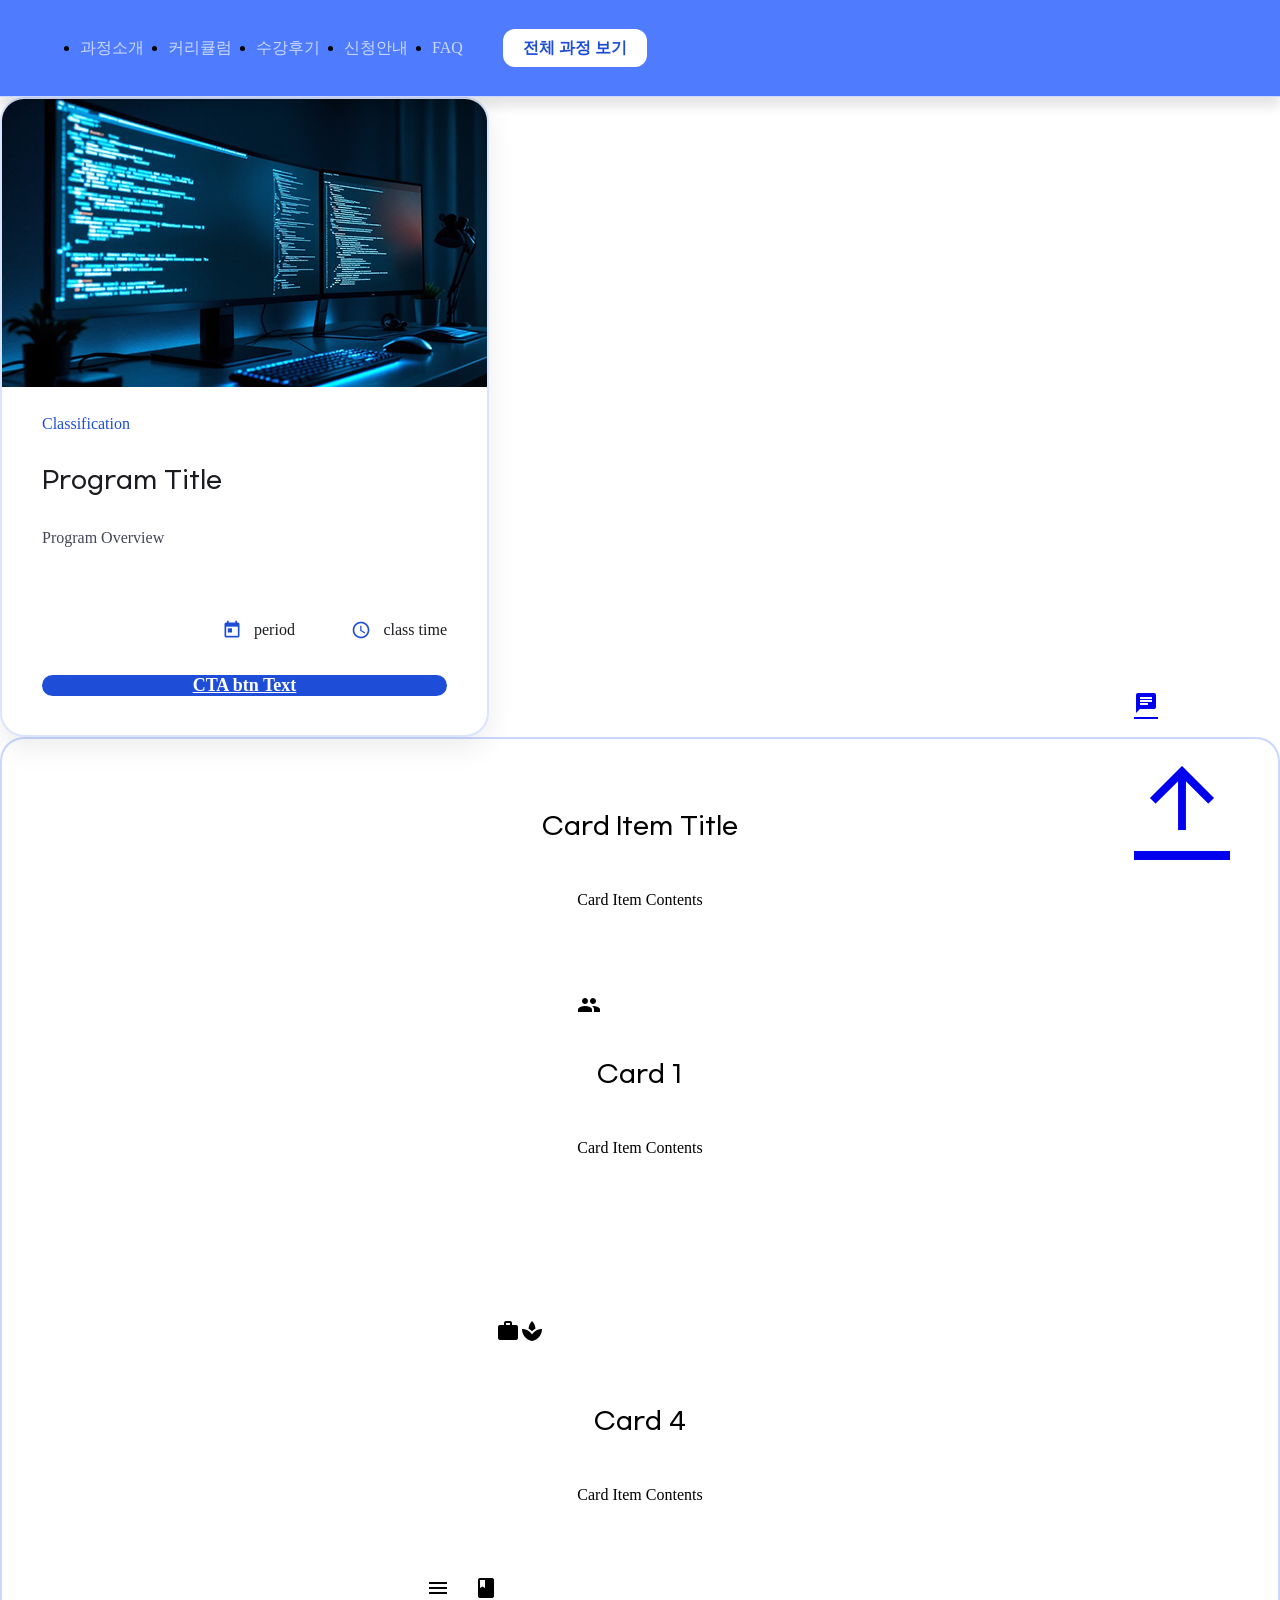
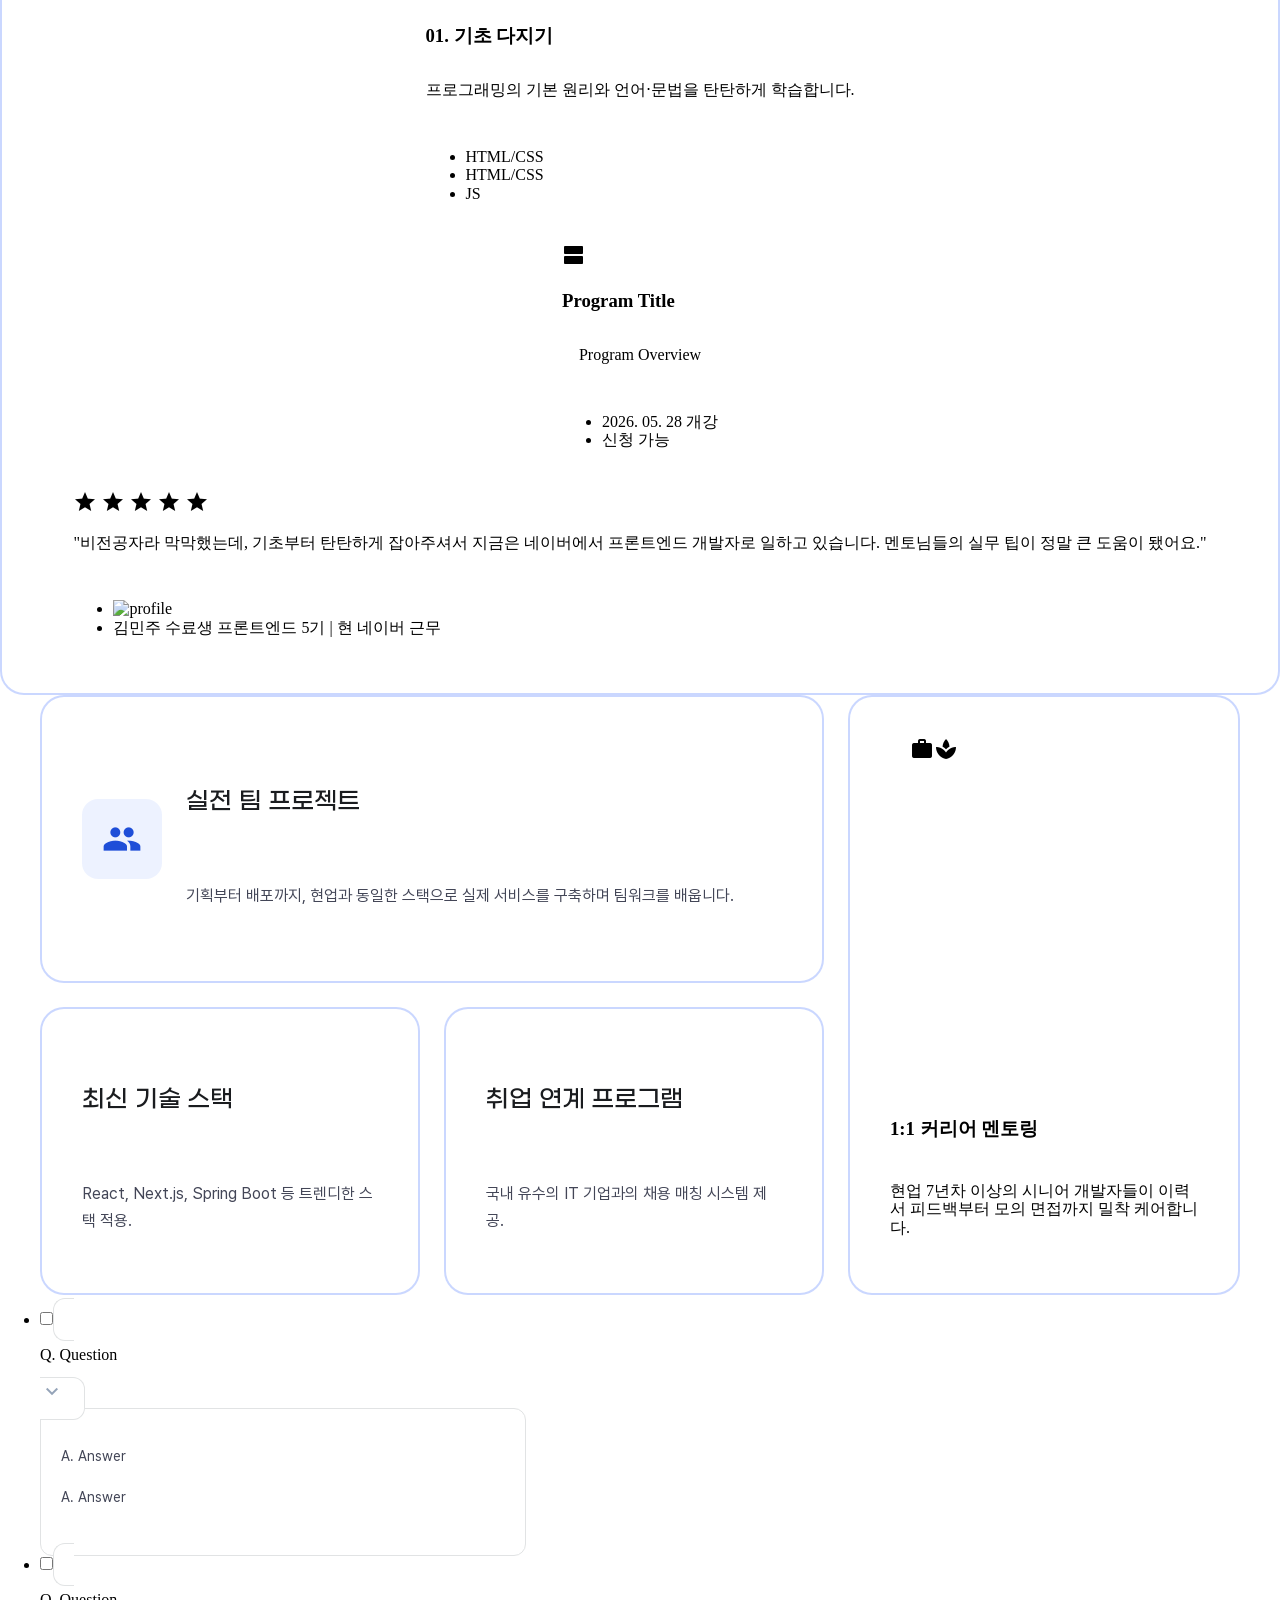
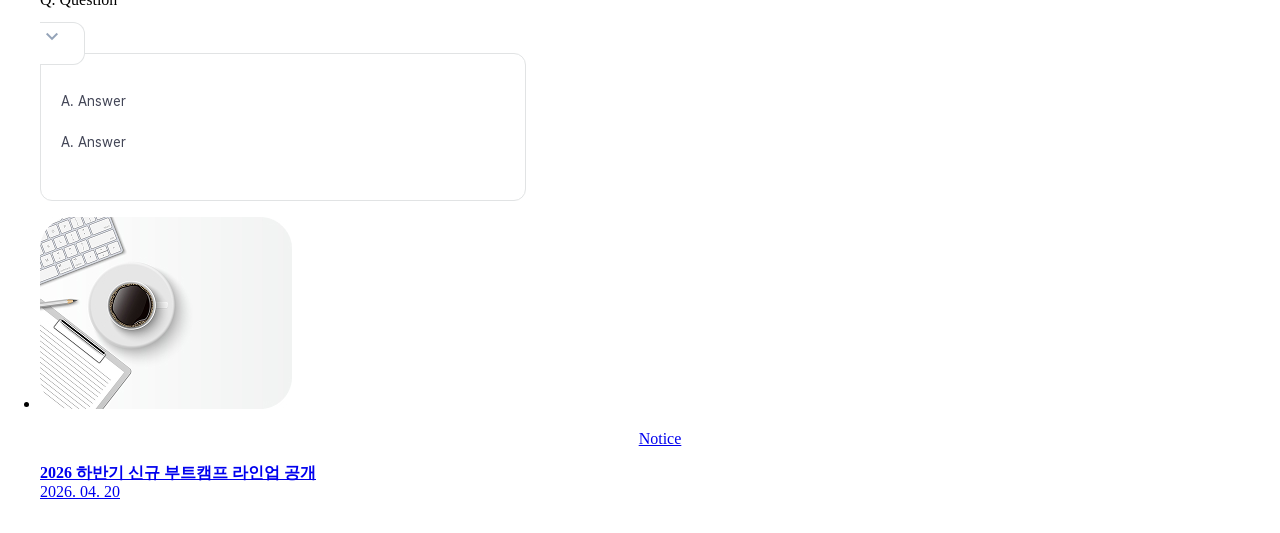
==== commit 78d1ce61: "Merge pull request #159 from raspbsb/fix-error fix: error" ====
--- a/common.html
+++ b/common.html
@@ -158,8 +158,8 @@
           <div class="student-content">
             <div class="text-group">
               <p class="testimonial-description">
-                "비전공자라 막막했는데, 기초부터 탄탄하게 잡아주셔서 지금은 네이버에서 프론트엔드 개발자로 일하고
-                있습니다. 멘토님들의 실무 팁이 정말 큰 도움이 됐어요."
+                "비전공자라 막막했는데, 기초부터 탄탄하게 잡아주셔서 지금은 네이버에서 프론트엔드
+                개발자로 일하고 있습니다. 멘토님들의 실무 팁이 정말 큰 도움이 됐어요."
               </p>
             </div>
 
@@ -186,7 +186,10 @@
               <span class="material-icons">group</span>
               <div class="text-box box vertical gap-s">
                 <h3>실전 팀 프로젝트</h3>
-                <p>기획부터 배포까지, 현업과 동일한 스택으로 실제 서비스를 구축하며 팀워크를 배웁니다.</p>
+                <p>
+                  기획부터 배포까지, 현업과 동일한 스택으로 실제 서비스를 구축하며 팀워크를
+                  배웁니다.
+                </p>
               </div>
             </article>
             <div class="inner-card-box box horizontal gap-m grow-1">
@@ -206,7 +209,9 @@
             </div>
             <div class="text-box box vertical gap-xs">
               <h3>1:1 커리어 멘토링</h3>
-              <p>현업 7년차 이상의 시니어 개발자들이 이력서 피드백부터 모의 면접까지 밀착 케어합니다.</p>
+              <p>
+                현업 7년차 이상의 시니어 개발자들이 이력서 피드백부터 모의 면접까지 밀착 케어합니다.
+              </p>
             </div>
           </article>
         </div>
--- a/css/components.css
+++ b/css/components.css
@@ -499,15 +499,7 @@
 .accordion {
   width: 486px;
   height: auto;
-  display: flex;
-  flex-direction: column;
   gap: 16px;
-}
-
-.accordion-input {
-  position: absolute;
-  opacity: 0;
-  pointer-events: none;
 }
 
 .accordion-question {
@@ -515,16 +507,16 @@
   height: auto;
   padding: 12px 20px;
   cursor: pointer;
+  gap: 32px;
+
+  box-sizing: border-box;
   border: 1px solid var(--gray);
   border-radius: var(--radius-s-plus);
-  display: flex;
-  justify-content: space-between;
   background: var(--white);
 }
 
 .accordion-question .question-text {
   font: var(--body-m-plus-400);
-  min-width: 422px;
   overflow: hidden;
   white-space: nowrap; /* 줄바꿈 금지 */
   text-overflow: ellipsis; /* ... 표시 */
@@ -537,19 +529,14 @@
 
 .accordion-answer {
   width: 100%;
-  max-height: 0;
-  padding: 0 20px;
+  box-sizing: border-box;
+  padding: 20px 20px 30px 20px;
   overflow: hidden;
-  opacity: 0;
+  gap: 32px;
 
   border: 1px solid var(--gray);
   border-radius: var(--radius-s-plus);
-  display: flex;
-  flex-direction: column;
-  gap: 32px;
   background: var(--white);
-
-  transition: 0.5s;
 }
 
 .accordion-answer p {
@@ -563,22 +550,16 @@
   font: var(--body-m-400);
 }
 
-.accordion-input:checked ~ .accordion-question {
+.accordion-item[open] .accordion-question {
   background: var(--super-light-gray);
 }
 
-.accordion-input:checked ~ .accordion-answer {
-  max-height: 1000px;
-  padding: 24px 20px;
-  opacity: 1;
-}
-
-.accordion-input:checked + .accordion-question .material-icons {
+.accordion-item[open] .accordion-question .material-icons {
   transform: rotate(180deg);
   color: var(--title-black);
 }
 
-.accordion-input:checked + .accordion-question p {
+.accordion-item[open] .accordion-question p {
   font: var(--body-m-plus-500);
 }
 
--- a/css/index.css
+++ b/css/index.css
@@ -3,30 +3,40 @@
 /* header작성 - 이민호 작성 */
 
 header {
-  width: 100%;
-  min-height: 96px;
-  display: flex;
-  align-items: center;
   position: sticky;
   top: 0;
   z-index: 100;
+
+  width: 100%;
+  height: 96px;
+
+  display: flex;
+  align-items: center;
+
   background: var(--secondary);
-}
-
+  border-bottom: 1px solid var(--white-alpha-70);
+  box-shadow: 0 10px 10px 0 rgba(0, 0, 0, 0.1);
+}
+
+/* header inner */
 header .header-inner {
-  height: 96px;
-  display: flex;
+  height: 52px;
+
+  display: flex;
+  justify-content: space-between;
+  align-items: center;
+
   margin: 0 auto;
-  justify-content: space-between;
-  align-items: center;
-}
-
+}
+
+/* logo */
 .logo img {
   display: block;
   width: 180px;
   height: 24px;
 }
 
+/* nav */
 nav .list {
   display: flex;
   align-items: center;
@@ -35,30 +45,26 @@
 
 nav a {
   display: inline-block;
+
+  font: var(--label-m-500);
   color: var(--white-alpha-70);
-  border-bottom: 2px solid transparent;
+  text-decoration: none;
+
   transition: 0.2s ease;
 }
 
-nav a:hover {
+/* active */
+nav .intro {
+  padding-bottom: 4px;
+
+  font: var(--label-m-700);
   color: var(--white);
-}
-
-.intro:active,
-.intro:focus {
-  color: var(--white);
-  transform: translateY(-3px);
-  border-bottom: 2px solid var(--white);
-}
-
-header .btn {
-  height: 52px;
-  transition: 0.2s ease;
-}
-
+
+  border-bottom: 3px solid var(--white);
+}
+
+/* button */
 header .btn-sub {
-  padding: 10px 20px;
-  border-radius: 12px;
   background: var(--white);
   color: var(--primary);
 }
@@ -72,7 +78,6 @@
   background: var(--white-active);
   color: var(--primary);
 }
-
 /* header 종료 */
 
 /* #endregion */
@@ -100,22 +105,18 @@
 .hero-section {
   width: 100%;
   background-color: var(--white);
-  /* ★ 헤더 밑으로 내리기: 상단 패딩을 160px~180px 정도로 넉넉히 줍니다 */
-  padding: 180px 0 100px 0;
+  padding: 96px 0;
   overflow: visible;
-}
-
-.hero-section .hero-container.horizontal {
-  max-width: 1200px;
-  margin: 0 auto;
   align-items: center;
   justify-content: space-between;
   gap: 78px;
 }
 
 /* 4. 왼쪽 텍스트 박스 */
-.hero-section .hero-content-box.vertical {
+.hero-section .hero-content-box {
   width: 553px;
+  min-width: 553px;
+  flex-shrink: 0;
   gap: 32px;
   position: relative;
   z-index: 10;
@@ -264,10 +265,6 @@
   /* ★ 피그마 Linear 70% 반영 그라데이션 (Overlay) */
   background: var(--glass-effect);
 
-  /* 뒤 배경 블러 효과 (사진을 유리판처럼 흐릿하게 만듦) */
-  backdrop-filter: blur(20px);
-  -webkit-backdrop-filter: blur(20px);
-
   /* 유리 질감을 더해주는 은은한 테두리 */
   border: 1px solid var(--medium-gray);
   pointer-events: none;
@@ -339,14 +336,6 @@
 /* #region Program */
 
 /* 프로그램 그룹 - 오예은 작업 */
-.vertical {
-  display: flex;
-  flex-direction: column;
-}
-.horizontal {
-  display: flex;
-  flex-direction: row;
-}
 
 .programs-section-group {
   background: var(--white);
@@ -358,17 +347,11 @@
   align-items: center;
   gap: 32px;
 }
-.section-header-box {
-  align-items: center;
-  width: 100%;
-  text-align: center;
-}
-.all-courses-list {
-  gap: 24px;
-}
-.curriculum-list-list {
-  gap: 24px;
-}
+.programs-section-group .section-header-box {
+  align-items: center;
+  width: 100%;
+}
+
 .programs-section-group .section-title-item {
   font: var(--heading-l);
   color: var(--title-black);
@@ -379,161 +362,134 @@
   color: var(--main-black);
 }
 
-.programs-section-group .program-card-wrapper-box {
-  gap: 24px;
-}
 /* 대표 인기 코스 섹션 - 이미지 카드 */
-.image-card-big-item {
+.programs-section-group .image-card-big-item {
   display: inline-flex;
   flex-direction: column;
   justify-content: space-between;
-
   height: 640px;
-
   background: #fff;
   border: 2px solid #dbe4ff;
   border-radius: 24px;
-
   overflow: hidden;
-
   box-shadow: 0 10px 30px rgba(0, 0, 0, 0.08);
-
   box-sizing: border-box;
 }
 
 /* 이미지 */
-.image-card-big-item .image-frame-box {
+.programs-section-group .image-card-big-item .image-frame-box {
   width: 100%;
   height: 288px;
-
   flex-shrink: 0;
   overflow: hidden;
 }
 
-.image-card-big-item .image-frame-box img {
+.programs-section-group .image-card-big-item .image-frame-box img {
   width: 100%;
   height: 100%;
-
   object-fit: cover;
   display: block;
 }
 
 /* 컨텐츠 */
-.image-card-big-item .content-box {
-  display: flex;
-  flex-direction: column;
-  justify-content: space-between;
-
+.programs-section-group .image-card-big-item .content-box {
+  display: flex;
+  flex-direction: column;
+  justify-content: space-between;
   height: 344px;
-
   padding: 24px 40px 40px;
-
   box-sizing: border-box;
 }
 
 /* 텍스트 그룹 */
-.image-card-big-item .text-group-box {
-  display: flex;
-  flex-direction: column;
-
-  gap: 24px;
+.programs-section-group .image-card-big-item .text-group-box {
+  display: flex;
+  flex-direction: column;
+  gap: 36px;
 }
 
 /* 프로그램 정보 */
-.image-card-big-item .program-information-box {
-  display: flex;
-  flex-direction: column;
-
+.programs-section-group .image-card-big-item .program-information-box {
+  display: flex;
+  flex-direction: column;
   width: 405px;
 }
 
 /* 분류 */
-.image-card-big-item .badge-item {
-  font: var(--body-m);
-
+.programs-section-group .image-card-big-item .badge-item {
+  font: var(--body-m-400);
   color: var(--primary);
 }
 
 /* 제목 */
-.image-card-big-item .program-title-item {
+.programs-section-group .image-card-big-item .program-title-item {
   font: var(--heading-m);
-
   color: var(--title-black);
 }
 
 /* 설명 */
-.image-card-big-item .clip-overtext-box {
+.programs-section-group .image-card-big-item .clip-overtext-box {
   display: block;
-
   width: 405px;
-  height: 63px;
-
   flex-shrink: 0;
 }
 
-.image-card-big-item .clip-overtext-box .text-wrapper-item {
+.programs-section-group .image-card-big-item .clip-overtext-box .text-wrapper-item {
   margin: 0;
-
-  font: var(--body-m);
-
+  font: var(--body-m-plus-400);
   color: var(--main-black);
 }
 
 /* 추가 정보 */
-.image-card-big-item .additional-information-list {
-  display: flex;
-  justify-content: space-between;
-  align-items: center;
-
+.programs-section-group .image-card-big-item .additional-information-list {
+  display: flex;
+  justify-content: space-between;
+  align-items: center;
   width: 405px;
-
   padding: 0;
   margin: 0;
-
   list-style: none;
 }
 
+.programs-section-group .additional-information-list {
+  font: var(--body-m-plus-400);
+}
+
 /* 기간 / 시간 */
-.image-card-big-item .period-item,
-.image-card-big-item .class-time-item {
+.programs-section-group .image-card-big-item .period-item,
+.programs-section-group .image-card-big-item .class-time-item {
   display: flex;
   align-items: center;
   height: 27px;
-
   gap: 12px;
-
   font-size: 16px;
-  color: var(--title-black);
+  color: var(--body-m-plus-400);
 }
 
 /* 아이콘 */
-.image-card-big-item .material-icons {
+.programs-section-group .image-card-big-item .material-icons {
   font-size: 20px;
   color: var(--primary);
 }
 
 /* 버튼 */
-.image-card-big-item .cta-button-main-item {
-  display: flex;
-  justify-content: center;
-  align-items: center;
-
+.programs-section-group .image-card-big-item .cta-button-main-item {
+  display: flex;
+  justify-content: center;
+  align-items: center;
   width: 405px;
   height: 64px;
-
   border: none;
   border-radius: 12px;
-
+  font: var(--label-l);
   background: var(--primary);
   color: var(--white);
-
   font-size: 18px;
   font-weight: 600;
-
   cursor: pointer;
 }
 /* 커리큘럼 섹션 - 아이콘 카드 */
-.icon-vertical-card-tag {
+.programs-section-group .icon-vertical-card-tag {
   display: flex;
   flex-direction: column;
   justify-content: space-between;
@@ -543,11 +499,11 @@
   border: 2px solid var(--secondary-alpha-30);
   border-radius: 24px;
   background: var(--white);
-  padding: 32px;
+  padding: 30px;
   gap: var(--line-height-27);
   box-sizing: border-box;
 }
-.icon-vertical-card-tag-blue {
+.programs-section-group .icon-vertical-card-tag-blue {
   display: flex;
   flex-direction: column;
   justify-content: space-between;
@@ -557,11 +513,11 @@
   border: 2px solid var(--secondary-alpha-30);
   border-radius: 24px;
   background: var(--bright-blue);
-  padding: 32px;
+  padding: 30px;
   gap: var(--line-height-27);
   box-sizing: border-box;
 }
-.icon-box-small {
+.programs-section-group .icon-box-small {
   width: 48px;
   height: 48px;
   color: var(--primary);
@@ -571,7 +527,7 @@
   align-items: center;
   justify-content: center;
 }
-.icon-vertical-card-tag-blue .icon-box-small-blue {
+.programs-section-group .icon-vertical-card-tag-blue .icon-box-small-blue {
   width: 48px;
   height: 48px;
   color: var(--white);
@@ -582,41 +538,51 @@
   justify-content: center;
 }
 
-.icon-vertical-card-tag .text-group {
+.programs-section-group .program-text-group {
   display: flex;
   flex-direction: column;
   justify-content: center;
   gap: 8px;
 }
-.icon-vertical-card-tag-blue .text-group-blue {
+.programs-section-group .program-text-group h3 {
+  font: var(--heading-s);
+  color: var(--title-black);
+}
+.programs-section-group .program-text-group .description {
+  font: var(--body-m-400);
+  color: var(--main-black);
+}
+.programs-section-group .icon-vertical-card-tag-blue .program-text-group-blue {
   display: flex;
   flex-direction: column;
   justify-content: center;
   gap: 8px;
 }
-.icon-vertical-card-tag-blue .text-group-blue h3 {
+.programs-section-group .icon-vertical-card-tag-blue .program-text-group-blue h3 {
+  font: var(--heading-s);
   color: var(--white);
 }
-.icon-vertical-card-tag-blue .text-group-blue p {
+.programs-section-group .icon-vertical-card-tag-blue .program-text-group-blue .description {
+  font: var(--body-m-400);
   color: var(--white-alpha-70);
 }
 
-.icon-box-small .material-icons {
+.programs-section-group .icon-box-small .material-icons {
   font-size: 24px;
 }
 
-.icon-vertical-card-tag .list-group ul {
+.programs-section-group .icon-vertical-card-tag .list-group ul {
   display: flex;
   flex-wrap: wrap;
   gap: 8px;
 }
-.icon-vertical-card-tag-blue .list-group-blue ul {
+.programs-section-group .icon-vertical-card-tag-blue .list-group-blue ul {
   display: flex;
   flex-wrap: wrap;
   gap: 8px;
 }
 
-.icon-vertical-card-tag .list-group li {
+.programs-section-group .icon-vertical-card-tag .list-group li {
   padding: 0 8px;
   background: var(--main-button-alpha-50);
   border-radius: 4px;
@@ -626,7 +592,7 @@
   align-items: center;
   justify-content: center;
 }
-.icon-vertical-card-tag-blue .list-group-blue li {
+.programs-section-group .icon-vertical-card-tag-blue .list-group-blue li {
   padding: 0 8px;
   background: var(--main-button-alpha-50);
   border-radius: 4px;
@@ -638,7 +604,7 @@
 }
 
 /* 전체 교육 과정 섹션 - 아이콘 카드 */
-.icon-vertical-card {
+.programs-section-group .icon-vertical-card {
   display: flex;
   flex-direction: column;
   justify-content: space-between;
@@ -652,30 +618,57 @@
   box-sizing: border-box;
 }
 
-.icon-vertical-card .text-group {
+.programs-section-group .icon-vertical-card .program-text-group {
   display: flex;
   flex-direction: column;
   gap: 8px;
 }
-
-.icon-vertical-card .list-status ul {
-  display: flex;
-  justify-content: space-between;
-  align-items: center;
+.programs-section-group .cate-btn {
+  height: 43px;
+  padding: 8px 24px;
+  font: var(--body-m-plus-500);
+  color: var(--main-black);
+  background: var(--main-button);
+  border-radius: 50px;
+}
+.programs-section-group .cate-btn-blue {
+  height: 43px;
+  padding: 8px 24px;
+  font: var(--body-m-plus-500);
+  color: var(--white);
+  background: var(--primary);
+  border-radius: 50px;
+}
+
+.programs-section-group .icon-vertical-card .list-status ul {
+  display: flex;
+  justify-content: space-between;
+  align-items: center;
+}
+.programs-section-group .icon-vertical-card .list-status-black ul {
+  display: flex;
+  justify-content: space-between;
+  align-items: center;
+}
+.programs-section-group .icon-vertical-card .list-status ul li:nth-child(1) {
   font: var(--caption-m);
-}
-.icon-vertical-card .list-status-black ul {
-  display: flex;
-  justify-content: space-between;
-  align-items: center;
+  color: var(--main-black);
+}
+.programs-section-group .icon-vertical-card .list-status ul li:nth-child(2) {
+  font: var(--body-m-500);
+  color: var(--primary);
+}
+.programs-section-group .icon-vertical-card .list-status-black ul li:nth-child(1) {
   font: var(--caption-m);
-}
-
-.icon-vertical-card .list-status ul li:nth-child(2) {
-  color: var(--primary);
-}
-.icon-vertical-card .list-status-black ul li:nth-child(2) {
-  color: var(--main-black);
+  color: var(--main-black);
+}
+.programs-section-group .icon-vertical-card .list-status-black ul li:nth-child(2) {
+  font: var(--body-m-500);
+  color: var(--main-black);
+}
+.programs-section-group .section-footer-box {
+  width: 178px;
+  padding: 10px 32px;
 }
 /* 프로그램 그룹 끝 - 오예은 작업 */
 
@@ -697,8 +690,13 @@
   display: flex;
   flex-direction: column;
   justify-content: center;
-  align-items: center;
+  /* align-items: center; */
   margin-bottom: 32px;
+}
+
+.text-group > h2,
+.text-group > p {
+  text-align: center;
 }
 
 .trust-section .text-group .data-box {
@@ -719,7 +717,7 @@
 }
 
 .trust-section .data-list li {
-  flex: 1;
+  /* flex: 1; */
   display: flex;
   flex-direction: column;
   justify-content: center;
@@ -727,9 +725,9 @@
   align-items: center;
 }
 
-.trust-section .data-list li:not(:last-child) {
+/* .trust-section .data-list li:not(:last-child) {
   border-right: 1px solid rgba(225, 227, 228, 0.6);
-}
+} */
 
 .trust-section .data-list strong {
   display: block;
@@ -1042,152 +1040,125 @@
 
 /* footer */
 footer {
-  background: var(--super-light-gray);
-}
-
-/* container */
+  width: 100%;
+  background: var(--white);
+}
+
 footer .container {
-  padding: 64px 0 48px;
+  gap: 48px;
+  padding: 80px 0 0;
 }
 
 /* top */
 .footer-top {
   justify-content: space-between;
   align-items: flex-start;
-  gap: 48px;
 }
 
 /* brand */
 .footer-brand {
-  width: 264px;
   gap: 24px;
 }
 
-/* logo */
 .footer-brand .logo {
   align-items: center;
   gap: 8px;
 }
 
 .footer-brand .logo .material-icons {
-  font-size: 24px;
+  font-size: 32px;
+  line-height: 1;
   color: var(--primary);
 }
 
 .footer-brand .logo h2 {
-  font: var(--heading-x-x-s);
+  font: var(--title-s);
   color: var(--title-black);
 }
 
-/* text */
 .footer-brand p {
-  font: var(--body-m-400);
-  color: var(--dark-gray);
-}
-
-/* icons */
+  max-width: 280px;
+  font: var(--body-s);
+  color: var(--main-black);
+}
+
 .footer-brand .icons {
-  gap: 6px;
+  display: flex;
+  align-items: center;
+  gap: 16px;
 }
 
 .footer-brand .icons .material-icons {
   font-size: 24px;
+  line-height: 1;
   color: var(--medium-gray);
+  cursor: pointer;
 }
 
 /* nav */
 .footer-nav {
-  width: 264px;
   gap: 24px;
 }
 
-/* title */
 .footer-nav h3 {
-  font: var(--heading-x-x-s);
-  line-height: 24px;
-  color: var(--near-black);
-  text-transform: capitalize;
-}
-
-/* list */
-footer ul {
-  padding: 0;
-  margin: 0;
-}
-
-footer li {
-  list-style: none;
-}
-
-.footer-nav .list {
+  font: var(--label-m-700);
+  color: var(--title-black);
+}
+
+.footer-nav ul {
   gap: 16px;
 }
 
-/* link */
+.footer-nav li {
+  font: var(--body-s);
+  color: var(--main-black);
+}
+
 .footer-nav a {
-  font: var(--body-m-400);
-  line-height: 20px;
-  color: var(--dark-gray);
+  color: inherit;
   text-decoration: none;
 }
 
-.footer-nav a:hover {
-  color: var(--primary);
-}
-
 /* follow us */
-.footer-top .footer-nav:last-child li.horizontal {
+.follow-us li a {
+  display: flex;
   align-items: center;
   gap: 8px;
 }
 
-.footer-top .footer-nav:last-child a {
-  line-height: 20px;
-}
-
-.footer-top .footer-nav:last-child .material-icons {
+.follow-us .material-icons {
   font-size: 16px;
-  line-height: 100%;
-  color: var(--dark-gray);
-}
-
-.footer-top .footer-nav:last-child li:nth-child(2) .material-icons {
-  letter-spacing: -0.5px;
-}
+  line-height: 1;
+}
+
 /* divider */
 footer hr {
   width: 100%;
-  height: 2px;
-  margin: 48px 0;
-  border: none;
-  background: var(--gray);
+  border: 0;
+  border-top: 2px solid var(--gray);
 }
 
 /* bottom */
 .footer-bottom {
   justify-content: space-between;
   align-items: center;
-}
-
-/* copy */
-.footer-bottom p {
-  font: var(--caption-m);
-  color: var(--medium-gray);
-}
-
-/* legal */
-.legal-links {
-  gap: 32px;
-}
-
+
+  padding: 48px 0;
+}
+
+.footer-bottom p,
 .legal-links a {
   font: var(--caption-m);
   color: var(--medium-gray);
+}
+
+.legal-links {
+  align-items: center;
+  gap: 32px;
+}
+
+.legal-links a {
   text-decoration: none;
-}
-
-.legal-links a:hover {
-  color: var(--primary);
 }
 /* =======================
 Footer 종료
